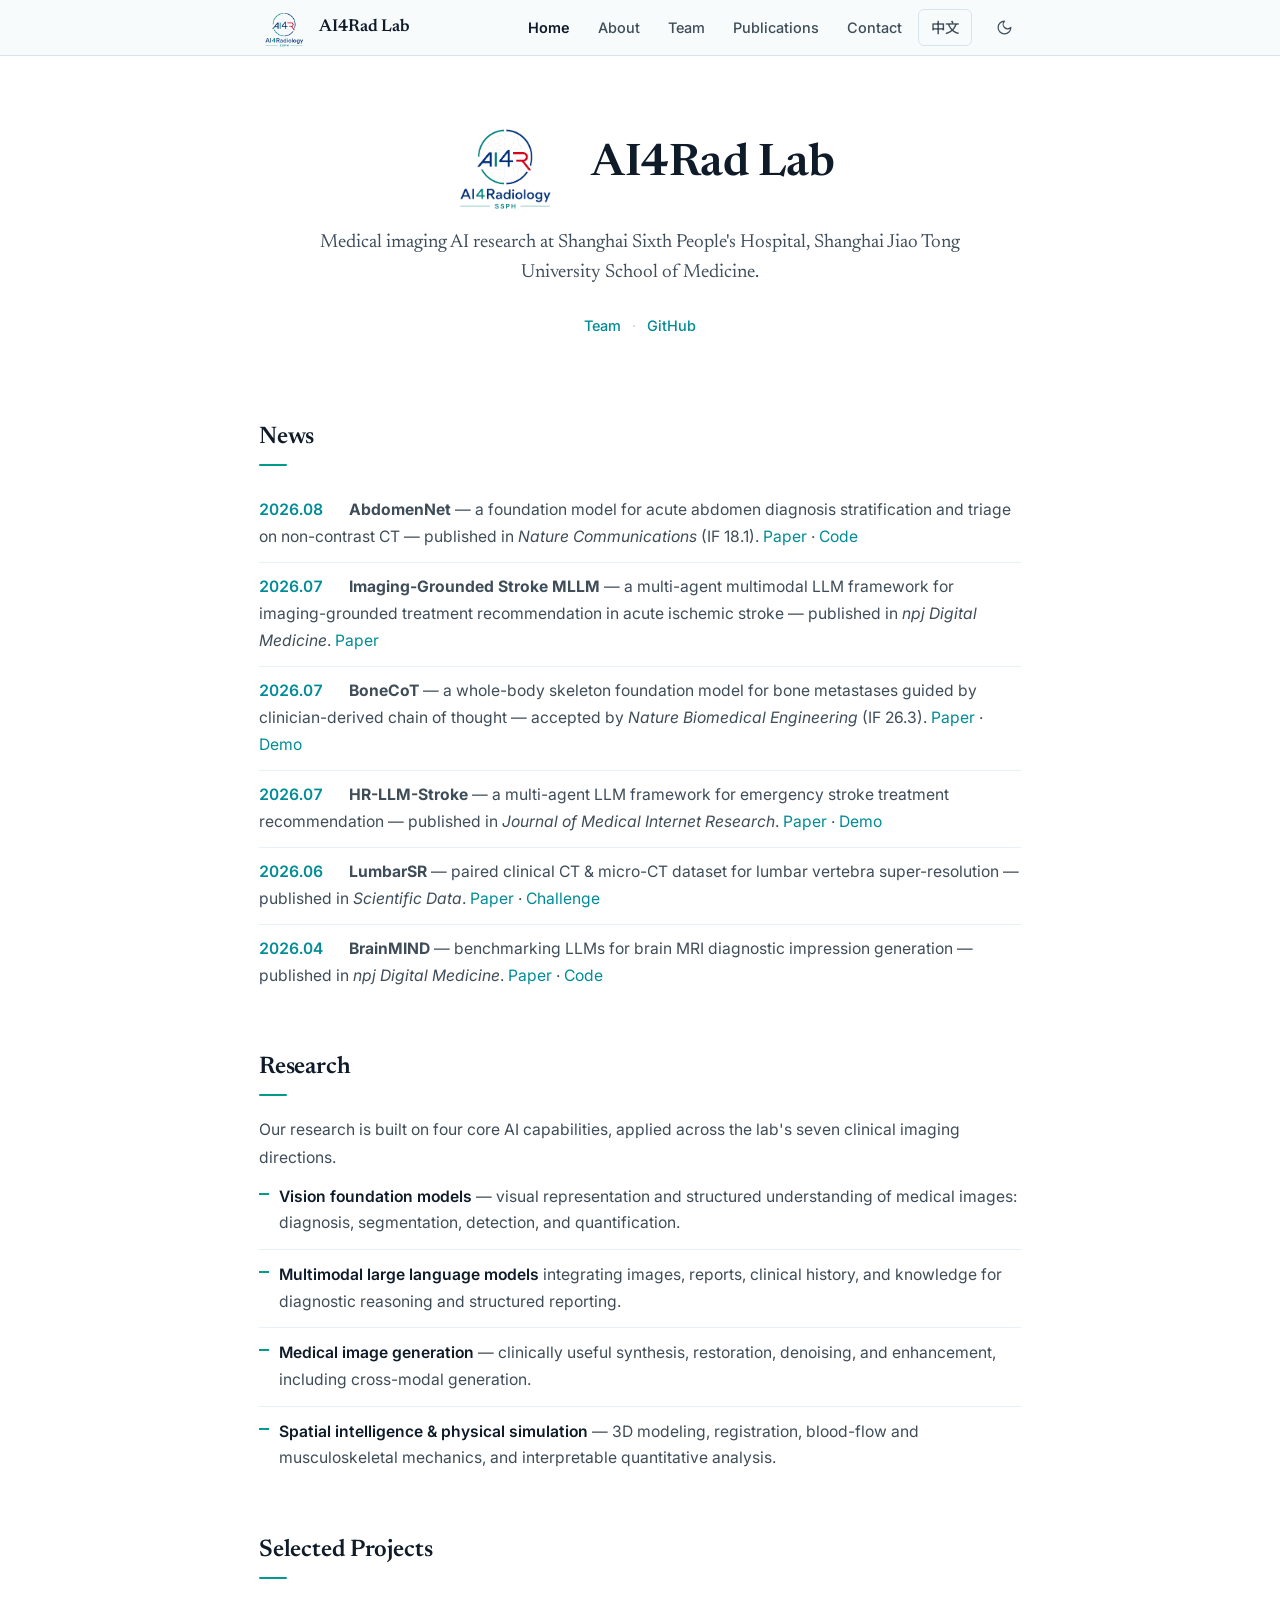
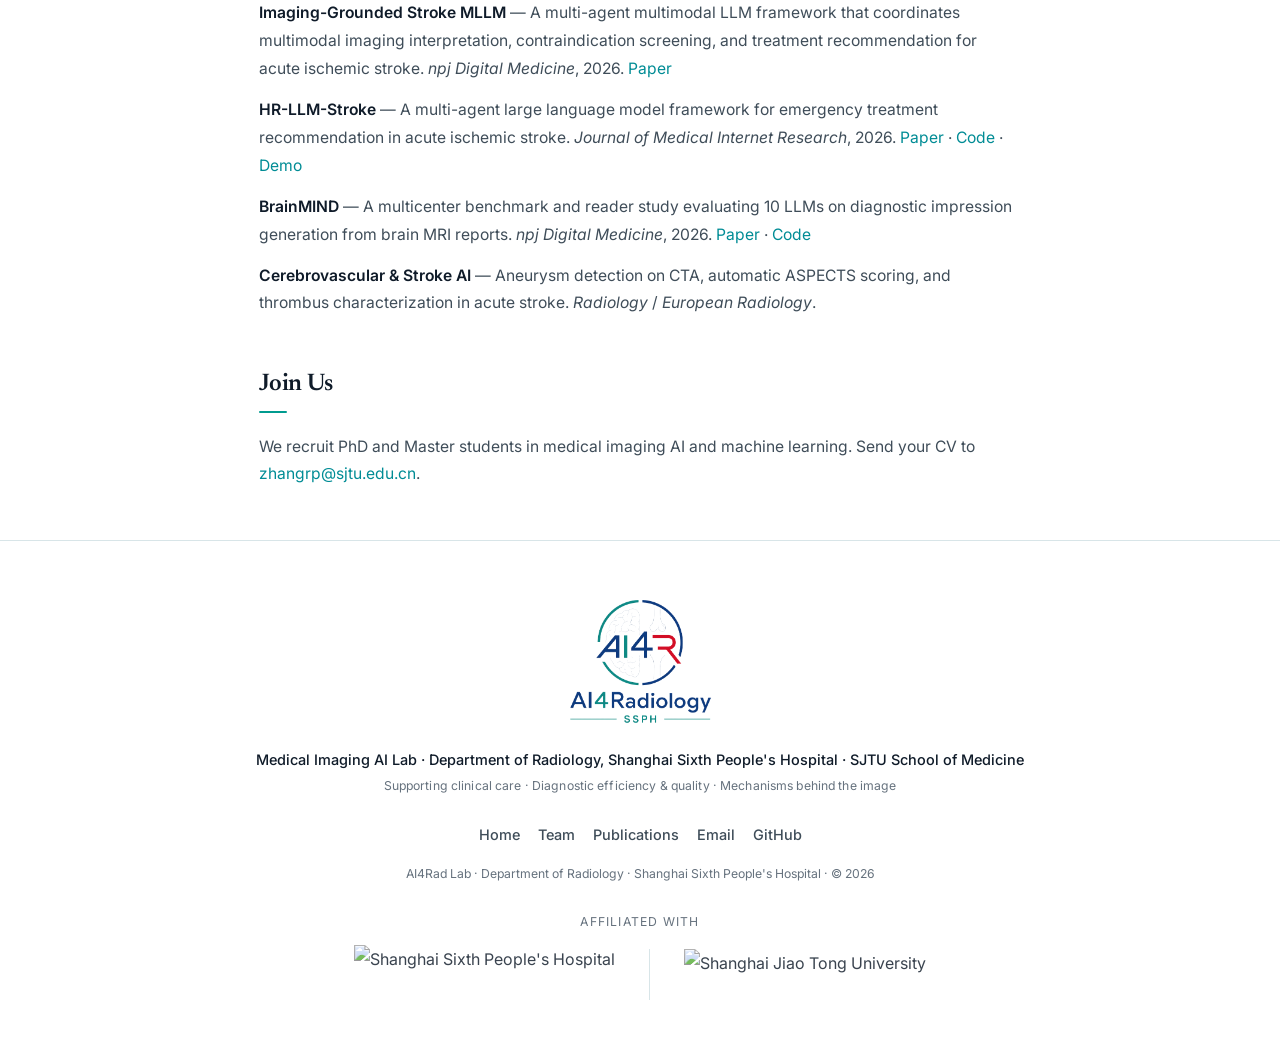
==== index.html @ 8f120c8c "Fix Nature Communications impact factor and homepage news entry The IF 15.7 figure was the outdated " ====
<!DOCTYPE html>
<html lang="en" data-theme="light">
<head>
  <meta charset="UTF-8">
  <meta name="viewport" content="width=device-width, initial-scale=1">
  <meta name="description" content="AI4Rad Lab — Medical Imaging AI research at Shanghai Sixth People's Hospital, Shanghai Jiao Tong University School of Medicine.">
  <title>AI4Rad Lab · Medical Imaging AI</title>
  <link rel="preconnect" href="https://fonts.googleapis.com">
  <link rel="preconnect" href="https://fonts.gstatic.com" crossorigin>
  <link href="https://fonts.googleapis.com/css2?family=Newsreader:opsz,wght@6..72,400;6..72,500;6..72,600&family=Inter:wght@400;500;600&family=Noto+Sans+SC:wght@400;500;600&family=Noto+Serif+SC:wght@500;600;700&display=swap" rel="stylesheet">
  <link rel="icon" href="images/brand/team-logo.png">
  <link rel="stylesheet" href="css/style.css">
</head>
<body>
  <nav class="nav">
    <div class="nav__inner">
      <a href="./" class="nav__brand">
        <img src="images/brand/team-logo.png" alt="AI4Rad" class="nav__brand-logo">
        <span class="nav__brand-text">AI4Rad Lab</span>
      </a>
      <div class="nav__links">
        <a href="./" class="nav__link active">Home</a>
        <a href="./about.html" class="nav__link">About</a>
        <a href="./team.html" class="nav__link">Team</a>
        <a href="./publications.html" class="nav__link">Publications</a>
        <a href="./contact.html" class="nav__link">Contact</a>
        <a href="./index_ch.html" class="nav__link--lang">中文</a>
      </div>
      <button class="nav__theme-btn" id="themeToggle" aria-label="Toggle dark mode" title="Toggle dark mode"></button>
    </div>
  </nav>

  <main class="wrapper">
    <section class="hero reveal">
      <div class="hero__brandrow">
        <img class="hero__emblem" src="images/brand/team-logo.png" alt="AI4Rad">
        <h1 class="hero__title">AI4Rad Lab</h1>
      </div>
      <p class="hero__subtitle">Medical imaging AI research at Shanghai Sixth People's Hospital, Shanghai Jiao Tong University School of Medicine.</p>
      <p class="hero__links">
        <a href="./team.html">Team</a>
        <span class="hero__sep">·</span>
        <a href="https://github.com/AI4Rad-SSPH" target="_blank" rel="noopener">GitHub</a>
      </p>
    </section>

    <section class="reveal">
      <h2 class="section-title">News</h2>
      <ul class="news-list-plain">
        <li><span class="news-date">2026.08</span> <strong>AbdomenNet</strong> — a foundation model for acute abdomen diagnosis stratification and triage on non-contrast CT — published in <em>Nature Communications</em> (IF 18.1). <a href="https://doi.org/10.1038/s41467-026-76634-w" target="_blank" rel="noopener">Paper</a> · <a href="https://github.com/FrankZhangRp/Acute_abdomen" target="_blank" rel="noopener">Code</a></li>
        <li><span class="news-date">2026.07</span> <strong>Imaging-Grounded Stroke MLLM</strong> — a multi-agent multimodal LLM framework for imaging-grounded treatment recommendation in acute ischemic stroke — published in <em>npj Digital Medicine</em>. <a href="https://www.nature.com/articles/s41746-026-03066-7" target="_blank" rel="noopener">Paper</a></li>
        <li><span class="news-date">2026.07</span> <strong>BoneCoT</strong> — a whole-body skeleton foundation model for bone metastases guided by clinician-derived chain of thought — accepted by <em>Nature Biomedical Engineering</em> (IF 26.3). <a href="https://doi.org/10.1038/s41551-026-01736-1" target="_blank" rel="noopener">Paper</a> · <a href="https://frankzhangrp.github.io/BoneCoT/" target="_blank" rel="noopener">Demo</a></li>
        <li><span class="news-date">2026.07</span> <strong>HR-LLM-Stroke</strong> — a multi-agent LLM framework for emergency stroke treatment recommendation — published in <em>Journal of Medical Internet Research</em>. <a href="https://www.jmir.org/2026/1/e96304" target="_blank" rel="noopener">Paper</a> · <a href="https://frankzhangrp.github.io/HR-LLM-Stroke/" target="_blank" rel="noopener">Demo</a></li>
        <li><span class="news-date">2026.06</span> <strong>LumbarSR</strong> — paired clinical CT &amp; micro-CT dataset for lumbar vertebra super-resolution — published in <em>Scientific Data</em>. <a href="https://www.nature.com/articles/s41597-026-07748-5" target="_blank" rel="noopener">Paper</a> · <a href="https://github.com/FrankZhangRp/LumbarSR-Challenge" target="_blank" rel="noopener">Challenge</a></li>
        <li><span class="news-date">2026.04</span> <strong>BrainMIND</strong> — benchmarking LLMs for brain MRI diagnostic impression generation — published in <em>npj Digital Medicine</em>. <a href="https://www.nature.com/articles/s41746-026-02380-4" target="_blank" rel="noopener">Paper</a> · <a href="https://github.com/FrankZhangRp/BrainMIND" target="_blank" rel="noopener">Code</a></li>
      </ul>
    </section>

    <section class="reveal">
      <h2 class="section-title">Research</h2>
      <p class="text-body">Our research is built on four core AI capabilities, applied across the lab's seven clinical imaging directions.</p>
      <ul class="text-list">
        <li><strong>Vision foundation models</strong> — visual representation and structured understanding of medical images: diagnosis, segmentation, detection, and quantification.</li>
        <li><strong>Multimodal large language models</strong> integrating images, reports, clinical history, and knowledge for diagnostic reasoning and structured reporting.</li>
        <li><strong>Medical image generation</strong> — clinically useful synthesis, restoration, denoising, and enhancement, including cross-modal generation.</li>
        <li><strong>Spatial intelligence &amp; physical simulation</strong> — 3D modeling, registration, blood-flow and musculoskeletal mechanics, and interpretable quantitative analysis.</li>
      </ul>
    </section>

    <section class="reveal">
      <h2 class="section-title">Selected Projects</h2>
      <div class="text-list">
        <p><strong>Imaging-Grounded Stroke MLLM</strong> — A multi-agent multimodal LLM framework that coordinates multimodal imaging interpretation, contraindication screening, and treatment recommendation for acute ischemic stroke. <em>npj Digital Medicine</em>, 2026. <a href="https://www.nature.com/articles/s41746-026-03066-7" target="_blank" rel="noopener">Paper</a></p>
        <p><strong>HR-LLM-Stroke</strong> — A multi-agent large language model framework for emergency treatment recommendation in acute ischemic stroke. <em>Journal of Medical Internet Research</em>, 2026. <a href="https://www.jmir.org/2026/1/e96304" target="_blank" rel="noopener">Paper</a> · <a href="https://github.com/FrankZhangRp/HR-LLM-Stroke" target="_blank" rel="noopener">Code</a> · <a href="https://frankzhangrp.github.io/HR-LLM-Stroke/" target="_blank" rel="noopener">Demo</a></p>
        <p><strong>BrainMIND</strong> — A multicenter benchmark and reader study evaluating 10 LLMs on diagnostic impression generation from brain MRI reports. <em>npj Digital Medicine</em>, 2026. <a href="https://www.nature.com/articles/s41746-026-02380-4" target="_blank" rel="noopener">Paper</a> · <a href="https://github.com/FrankZhangRp/BrainMIND" target="_blank" rel="noopener">Code</a></p>
        <p><strong>Cerebrovascular &amp; Stroke AI</strong> — Aneurysm detection on CTA, automatic ASPECTS scoring, and thrombus characterization in acute stroke. <em>Radiology</em> / <em>European Radiology</em>.</p>
      </div>
    </section>

    <section class="reveal">
      <h2 class="section-title">Join Us</h2>
      <p class="text-body">We recruit PhD and Master students in medical imaging AI and machine learning. Send your CV to <a href="mailto:zhangrp@sjtu.edu.cn">zhangrp@sjtu.edu.cn</a>.</p>
    </section>
  </main>

  <footer class="footer">
    <div class="footer__brand">
      <img src="images/brand/team-logo.png" alt="AI4Rad Lab" class="footer__brandlogo">
      <p class="footer__brand-cap"><span class="footer__brand-intro">Medical Imaging AI Lab · Department of Radiology, Shanghai Sixth People's Hospital · SJTU School of Medicine</span><span class="footer__brand-vision">Supporting clinical care · Diagnostic efficiency &amp; quality · Mechanisms behind the image</span></p>
    </div>
    <div class="footer__links">
      <a href="./">Home</a>
      <a href="./team.html">Team</a>
      <a href="https://scholar.google.com/citations?user=zj4WqewAAAAJ" target="_blank" rel="noopener">Publications</a>
      <a href="mailto:zhangrp@sjtu.edu.cn">Email</a>
      <a href="https://github.com/AI4Rad-SSPH" target="_blank" rel="noopener">GitHub</a>
    </div>
    <p class="footer__meta">AI4Rad Lab · Department of Radiology · Shanghai Sixth People's Hospital · &copy; 2026</p>
    <div class="footer__affil">
      <span class="footer__affil-cap">Affiliated with</span>
      <div class="footer__affil-logos">
        <img src="images/brand/ssph-med-logo.svg" alt="Shanghai Sixth People's Hospital" class="a-ssph">
        <span class="footer__affil-sep" aria-hidden="true"></span>
        <img src="images/brand/sjtu-logo-en.svg" alt="Shanghai Jiao Tong University" class="a-sjtu">
      </div>
    </div>
  </footer>

  <script src="js/main.js"></script>
</body>
</html>
---- css/style.css ----
:root {
  /* AI4Rad restrained identity — reduced palette */
  --ai4rad-teal: #009b8f; --ai4rad-teal-dark: #008c95; --ai4rad-teal-soft: #e3f3f1;
  --ai4rad-blue: #00529b; --ai4rad-blue-dark: #003f88;
  --ai4rad-red: #c9102e; --ai4rad-ink: #0f1b29; --ai4rad-paper: #ffffff;
  --text-primary: var(--ai4rad-ink);
  --text-secondary: #3f4d59;
  --text-muted: #66727e;
  --bg-page: var(--ai4rad-paper);
  --bg-card: #ffffff;
  --border: #d8e5e8;
  --border-light: #e8f2f4;
  --radius-sm: 6px; --radius-md: 10px; --radius-lg: 14px;
  --shadow-sm: 0 1px 2px rgba(17,32,51,0.04);
  --shadow-md: 0 4px 10px rgba(17,32,51,0.05);
  --nav-height: 56px;
  --content-max: 720px;
  /* Typography: serif display (Newsreader) for headings — editorial, academic feel;
     neutral sans (Inter) for body; Noto Sans/Serif SC paired for consistent CJK. */
  --font-body: 'Inter', 'Noto Sans SC', 'PingFang SC', 'Hiragino Sans GB', 'Microsoft YaHei', sans-serif;
  --font-display: 'Newsreader', 'Noto Serif SC', 'Songti SC', serif;
  --font-serif: 'Newsreader', 'Noto Serif SC', 'Songti SC', serif;
  --nav-bg: rgba(247,251,252,0.96);

  /* ── Fluid type scale ─────────────────────────────────────────────
     One source of truth for every text size. Each token fluidly scales
     from a phone-portrait floor to a 4K ceiling via clamp(min, vw, max),
     so phone → 1080p → 2K → 4K share ONE logic with no per-selector or
     per-page breakpoint overrides. Anchors: floor ≈ 375px, ceiling ≈ 2560px.
        token        phone → desktop → 2K → 4K (approx px)
        --fs-hero     29 → 51 → 56 → 67     hero / page titles
        --fs-h1       30 → 39 → 45 → 50     profile name
        --fs-h2       18 → 24 → 30 → 37     section titles
        --fs-h3       16 → 18 → 20 → 25     card / group titles
        --fs-lead     15 → 18 → 22 → 27     hero subtitle / lead text
        --fs-body     16 → 16 → 19 → 22     base reading size
        --fs-copy     14 → 16 → 18 → 21     body copy in lists
        --fs-meta     13 → 14 → 16 → 18     meta / caption lines
        --fs-micro    12 → 12 → 14 → 15     tiny labels / chips         */
  --fs-hero:  clamp(1.8rem, 1.40rem + 1.75vw, 4.2rem);
  --fs-h1:    clamp(1.9rem, 1.55rem + 1.45vw, 3.1rem);
  --fs-h2:    clamp(1.15rem, 0.70rem + 1.00vw, 2.3rem);
  --fs-h3:    clamp(1rem, 0.78rem + 0.42vw, 1.55rem);
  --fs-lead:  clamp(0.95rem, 0.66rem + 0.66vw, 1.66rem);
  --fs-body:  clamp(1rem, 0.62rem + 0.47vw, 1.375rem);
  --fs-copy:  clamp(0.9rem, 0.66rem + 0.40vw, 1.3rem);
  --fs-meta:  clamp(0.84rem, 0.72rem + 0.23vw, 1.1rem);
  --fs-micro: clamp(0.72rem, 0.62rem + 0.18vw, 0.95rem);

  /* Fluid spacing — vertical rhythm + gutters scale with the viewport too. */
  --space-section: clamp(40px, 1.6rem + 2.0vw, 96px);
  --gutter: clamp(20px, 1rem + 1vw, 40px);
}

[data-theme="dark"] {
  --text-primary: #e8f4f2;
  --text-secondary: #9aaba6;
  --text-muted: #6e807b;
  --bg-page: #0b1418;
  --bg-card: #141f23;
  --border: #233439;
  --border-light: #1a272b;
  --shadow-sm: 0 1px 2px rgba(0,0,0,0.3);
  --shadow-md: 0 4px 10px rgba(0,0,0,0.3);
  --nav-bg: rgba(11,20,24,0.96);
}

*, *::before, *::after { box-sizing: border-box; margin: 0; padding: 0; }
html { scroll-behavior: smooth; scroll-padding-top: calc(var(--nav-height) + 24px); }
body {
  font-family: var(--font-body); font-size: var(--fs-body); line-height: 1.78; color: var(--text-primary);
  background: var(--bg-page); -webkit-font-smoothing: antialiased; text-rendering: optimizeLegibility;
  padding-top: var(--nav-height);
}

a { color: var(--ai4rad-teal-dark); text-decoration: none; transition: color 0.2s; }
[data-theme="dark"] a { color: #4ad4c8; }
a:hover { color: var(--ai4rad-blue); }
[data-theme="dark"] a:hover { color: #6ee4da; }

::selection { background: rgba(0,142,155,0.16); }

/* Navigation — minimal */
.nav {
  position: fixed; top: 0; left: 0; right: 0; height: var(--nav-height);
  background: var(--nav-bg); border-bottom: 1px solid var(--border);
  z-index: 1000; display: flex; align-items: center; justify-content: center;
}
.nav__inner { display: flex; align-items: center; gap: 12px; max-width: var(--content-max); width: 100%; padding: 0 var(--gutter); }
.nav__brand { margin-right: auto; display: flex; align-items: center; gap: 10px; }
/* team-logo.png is a pure icon (no wordmark), so keep it compact and show the
   lab name as a text label next to it. */
.nav__brand-logo { height: 30px; width: auto; flex-shrink: 0; }
.nav__brand-text { font-family: var(--font-display); font-size: clamp(0.95rem, 0.88rem + 0.25vw, 1.35rem); font-weight: 600; color: var(--text-primary); letter-spacing: -0.01em; white-space: nowrap; }
.nav__links { display: flex; align-items: center; gap: 4px; }
.nav__link { padding: 5px 12px; font-size: var(--fs-meta); font-weight: 500; color: var(--text-secondary); border-radius: var(--radius-sm); transition: color 0.2s; white-space: nowrap; }
.nav__link:hover { color: var(--text-primary); background: transparent; }
.nav__link.active { color: var(--text-primary); font-weight: 600; }
.nav__link--lang { padding: 5px 12px; font-size: var(--fs-meta); font-weight: 500; color: var(--text-secondary); border-radius: var(--radius-sm); border: 1px solid var(--border); transition: all 0.2s; white-space: nowrap; }
.nav__link--lang:hover { color: var(--text-primary); border-color: var(--text-secondary); background: transparent; }
.nav__theme-btn { background: none; border: none; cursor: pointer; font-size: 1.1rem; padding: 4px 8px; border-radius: var(--radius-sm); transition: background 0.2s; line-height: 1; margin-left: 4px; color: var(--text-secondary); }
.nav__theme-btn:hover { background: var(--border-light); }

.wrapper { max-width: var(--content-max); margin: 0 auto; padding: 0 var(--gutter); }

/* Unified vertical rhythm: every section after the hero shares one scalable gap. */
.wrapper > section + section { margin-top: var(--space-section); }

/* Hero — minimal */
.hero { padding: clamp(40px, 5vw, 104px) 0 clamp(20px, 2.5vw, 52px); text-align: center; }
.hero__brandrow { display: flex; align-items: center; justify-content: center; gap: clamp(16px, 2.5vw, 26px); margin-bottom: 18px; }
.hero__emblem { height: clamp(64px, 7vw, 160px); width: auto; flex-shrink: 0; }
.hero__title { font-family: var(--font-display); font-size: var(--fs-hero); font-weight: 600; line-height: 1.1; letter-spacing: -0.01em; color: var(--text-primary); text-align: left; }
.hero__subtitle { font-family: var(--font-serif); font-size: var(--fs-lead); color: var(--text-secondary); max-width: 36em; margin: 0 auto; line-height: 1.62; font-weight: 400; }
.hero__links { margin-top: 24px; font-size: var(--fs-meta); color: var(--text-muted); display: flex; flex-wrap: wrap; justify-content: center; gap: 11px; }
.hero__links a { font-weight: 500; }
.hero__sep { color: #c2cfd3; }

/* Section titles — minimal */
.section-title { font-family: var(--font-display); font-size: var(--fs-h2); font-weight: 600; color: var(--text-primary); margin-bottom: 20px; letter-spacing: -0.005em; line-height: 1.25; }
.section-title::after { content: ''; display: block; width: 28px; height: 2px; background: var(--ai4rad-teal); border-radius: 2px; margin-top: 12px; }

.text-body { color: var(--text-secondary); font-size: var(--fs-copy); line-height: 1.78; }

/* Text lists */
.text-list { list-style: none; padding: 0; margin: 0; }
.text-list li { position: relative; padding: 12px 0 12px 20px; color: var(--text-secondary); font-size: var(--fs-copy); line-height: 1.7; border-bottom: 1px solid var(--border-light); }
.text-list li:last-child { border-bottom: none; }
.text-list li::before { content: ''; position: absolute; left: 0; top: 21px; width: 10px; height: 2px; background: var(--ai4rad-teal); }
.text-list p { color: var(--text-secondary); font-size: var(--fs-copy); line-height: 1.78; margin: 0 0 13px; }
.text-list p:last-child { margin-bottom: 0; }
.text-list strong, .text-list p strong { color: var(--text-primary); font-weight: 600; }

.news-list-plain { list-style: none; padding: 0; margin: 0; }
.news-list-plain li { padding: 11px 0; color: var(--text-secondary); font-size: var(--fs-copy); line-height: 1.72; border-bottom: 1px solid var(--border-light); }
.news-list-plain li:last-child { border-bottom: none; }
.news-date { display: inline-block; min-width: 72px; font-weight: 600; color: var(--ai4rad-teal-dark); margin-right: 14px; font-feature-settings: 'tnum'; }

/* Footer — minimal */
.footer { margin-top: var(--space-section); padding: clamp(44px, 3vw, 68px) 0 clamp(52px, 3.4vw, 68px); border-top: 1px solid var(--border); text-align: center; background: var(--bg-page); }
.footer__brand { margin-bottom: 26px; }
.footer__brandlogo { height: clamp(96px, 11vw, 280px); width: auto; max-width: 100%; opacity: 0.95; }
.footer__brand-cap { margin-top: 14px; line-height: 1.6; color: var(--text-secondary); }
.footer__brand-cap strong { color: var(--text-primary); font-weight: 600; }
/* Two-line lockup: institution intro on top, smaller keyword vision below. */
.footer__brand-intro { display: block; font-size: var(--fs-meta); font-weight: 500; color: var(--text-primary); }
.footer__brand-vision { display: block; margin-top: 5px; font-size: var(--fs-micro); color: var(--text-muted); letter-spacing: 0.01em; }
.footer__links { display: flex; justify-content: center; gap: 18px; margin-bottom: 16px; flex-wrap: wrap; }
.footer__links a { font-size: var(--fs-meta); color: var(--text-secondary); font-weight: 500; }
.footer__links a:hover { color: var(--text-primary); }
.footer__meta { font-size: var(--fs-micro); color: var(--text-muted); margin-bottom: 26px; }
/* Affiliations: row layout, logos scaled by their native aspect ratio so the
   wide SSPH wordmark and the SJTU lockup sit on a shared baseline. */
.footer__affil { display: flex; flex-direction: column; align-items: center; gap: 12px; }
.footer__affil-cap { font-size: var(--fs-micro); text-transform: uppercase; letter-spacing: 0.1em; color: var(--text-muted); }
.footer__affil-logos { display: flex; align-items: center; justify-content: center; flex-wrap: wrap; gap: clamp(20px, 3vw, 34px); }
.footer__affil img { width: auto; opacity: 0.82; display: block; }
/* SSPH wordmark is very wide (~4:1) — cap by height so it reads; SJTU lockup
   is wider than tall — keep it a touch shorter to balance the SSPH wordmark. */
.footer__affil .a-ssph { height: clamp(46px, 4.6vw, 88px); }
.footer__affil .a-sjtu { height: clamp(40px, 4.0vw, 74px); }
.footer__affil-sep { width: 1px; height: clamp(46px, 4vw, 76px); background: var(--border); flex-shrink: 0; }
[data-theme="dark"] .footer__brandlogo { filter: brightness(1.1); }
[data-theme="dark"] .footer__affil img { opacity: 0.75; }

/* Reveal on scroll */
.reveal { opacity: 0; transform: translateY(14px); transition: opacity 0.5s ease, transform 0.5s ease; }
.reveal.visible { opacity: 1; transform: translateY(0); }

/* =============== Team roster (rendered by js/main.js renderTeam) =============== */

.section-label { display: flex; align-items: center; gap: 14px; margin-bottom: 22px; }
.section-label__text { font-family: var(--font-display); font-size: var(--fs-h2); font-weight: 600; color: var(--text-primary); white-space: nowrap; letter-spacing: -0.01em; }
.section-label__line { flex: 1; height: 1px; background: var(--border); }

.leader-card { display: flex; align-items: center; gap: 26px; padding: 22px 0; border-bottom: 1px solid var(--border-light); }
.leader-card:last-of-type { border-bottom: none; }
.leader-card__avatar { width: clamp(96px, 8vw, 132px); aspect-ratio: 1; border-radius: 50%; overflow: hidden; background: var(--border-light); flex-shrink: 0; }
.leader-card__avatar img { width: 100%; height: 100%; object-fit: cover; }
.leader-card__name { font-family: var(--font-display); font-size: var(--fs-h1); font-weight: 600; color: var(--text-primary); line-height: 1.2; }
.leader-card__name-en { font-weight: 400; font-size: var(--fs-lead); color: var(--text-secondary); margin-left: 8px; font-family: var(--font-body); }
.leader-card__tags { display: none; }
.leader-card__meta { font-size: var(--fs-copy); color: var(--text-secondary); line-height: 1.65; margin-top: 6px; }

.pi-card { display: flex; align-items: center; gap: 20px; padding: 18px 0; border-bottom: 1px solid var(--border-light); }
.pi-card:last-of-type { border-bottom: none; }
.pi-card__avatar { width: clamp(76px, 6.4vw, 108px); aspect-ratio: 1; border-radius: 50%; overflow: hidden; background: var(--border-light); flex-shrink: 0; }
.pi-card__avatar img { width: 100%; height: 100%; object-fit: cover; transition: opacity 0.2s; }
.pi-card__avatar a:hover img { opacity: 0.85; }
.pi-card__name { font-family: var(--font-display); font-size: var(--fs-h2); font-weight: 600; color: var(--text-primary); }
.pi-card__name-en, .pi-card__name-cn { font-weight: 400; font-size: var(--fs-copy); color: var(--text-secondary); margin-left: 8px; font-family: var(--font-body); }
.pi-card__meta { font-size: var(--fs-meta); color: var(--text-muted); margin-top: 4px; line-height: 1.6; }

.member-card { display: flex; align-items: center; gap: 14px; padding: 13px 0; border-bottom: 1px solid var(--border-light); background: transparent; border-radius: 0; }
.member-card:last-of-type { border-bottom: none; }
.member-card:hover { border-color: var(--border-light); box-shadow: none; }
.member-card__avatar { width: clamp(52px, 4.4vw, 76px); aspect-ratio: 1; border-radius: 50%; overflow: hidden; background: var(--border-light); flex-shrink: 0; }
.member-card__avatar img { width: 100%; height: 100%; object-fit: cover; }
.member-card__avatar a:hover img { opacity: 0.85; }
.member-card__info { flex: 1; min-width: 0; }
.member-card__name { font-weight: 600; font-size: var(--fs-h3); color: var(--text-primary); }
.member-card__name-en, .member-card__name-cn { font-weight: 400; font-size: var(--fs-meta); color: var(--text-secondary); }
.member-card__meta { font-size: var(--fs-meta); color: var(--text-muted); margin-top: 3px; line-height: 1.55; }

.member-grid { display: grid; grid-template-columns: repeat(auto-fill, minmax(300px, 1fr)); gap: 12px; }

.student-category { margin-top: var(--space-section); }
.student-category__sub { margin-bottom: 22px; }
.student-category__sub-label { font-size: var(--fs-meta); font-weight: 600; color: var(--text-muted); text-transform: uppercase; letter-spacing: 0.06em; margin-bottom: 12px; padding-left: 4px; }

.alumni-section .member-card { background: var(--bg-card); }
.alumni-section .member-card__avatar { opacity: 0.9; }

/* The member profile page (members/index.html) owns its own .mp-* styles inline,
   co-located with the only template that renders them. */

/* ============ Publication cards (shared by publications page + member page) ============ */
.pub-list { list-style: none; padding: 0; margin: 0; }
.pub-list--cards { display: grid; grid-template-columns: repeat(auto-fill, minmax(320px, 1fr)); gap: 18px; }
.pub-card { display: flex; flex-direction: column; gap: 10px; padding: 18px; background: var(--bg-card); border: 1px solid var(--border-light); border-radius: var(--radius-lg); transition: box-shadow 0.2s, border-color 0.2s; }
.pub-card:hover { box-shadow: var(--shadow-md); border-color: var(--border); }
.pub-card__media { width: 100%; aspect-ratio: 16/9; border-radius: var(--radius-md); overflow: hidden; background: var(--ai4rad-teal-soft); }
.pub-card__media img { width: 100%; height: 100%; object-fit: cover; display: block; }
.pub-card__body { display: flex; flex-direction: column; gap: 5px; flex: 1; }
.pub-title { font-size: var(--fs-copy); font-weight: 600; line-height: 1.45; color: var(--text-primary); }
.pub-title a { color: inherit; }
.pub-title a:hover { color: var(--ai4rad-teal-dark); }
.pub-authors { font-size: var(--fs-meta); color: var(--text-secondary); line-height: 1.55; }
.pub-author { color: inherit; border-bottom: 1px dotted var(--text-muted); text-decoration: none; }
.pub-author:hover { color: var(--ai4rad-teal-dark); border-bottom-color: var(--ai4rad-teal); }
.pub-author--me { font-weight: 700; color: var(--ai4rad-teal-dark); border-bottom: none; }
.pub-venue { font-size: var(--fs-meta); font-style: italic; color: var(--text-muted); }
.pub-featured { background: var(--ai4rad-teal-soft); padding: 1px 7px; border-radius: var(--radius-sm); font-weight: 600; font-size: 0.65rem; margin-right: 6px; color: var(--ai4rad-teal-dark); vertical-align: 1px; }
[data-theme="dark"] .pub-featured { background: #142327; color: #4ad4c8; }
.pub-tags { display: flex; flex-wrap: wrap; gap: 6px; margin-top: 8px; }
.pub-tag { display: inline-flex; align-items: center; min-height: 22px; padding: 2px 9px; border-radius: var(--radius-sm); border: 1px solid var(--border-light); color: var(--text-secondary); font-size: var(--fs-micro); font-weight: 700; line-height: 1.3; letter-spacing: 0.01em; }
.pub-tag--jcr { color: #b4470b; background: #fff1e1; border-color: transparent; }       /* Q1/Q2 — amber */
.pub-tag--if { color: #0f766e; background: #d3f3ee; border-color: transparent; }         /* IF — teal */
.pub-tag--cas { color: #0f766e; background: #d3f3ee; border-color: transparent; }
.pub-tag--ccf { color: var(--ai4rad-blue-dark); background: #e7f0fb; border-color: transparent; }
.pub-tag--award { color: var(--ai4rad-red); background: #fff0f3; border-color: transparent; }
.pub-tag--type { color: #6b5b95; background: #efebf7; border-color: transparent; }        /* Dataset/Review — purple */
[data-theme="dark"] .pub-tag { border-color: var(--border); }
[data-theme="dark"] .pub-tag--jcr { color: #ffb27a; background: #3a2410; }
[data-theme="dark"] .pub-tag--if, [data-theme="dark"] .pub-tag--cas { color: #4ad4c8; background: #102321; }
[data-theme="dark"] .pub-tag--ccf { color: #7db8ff; background: #102033; }
[data-theme="dark"] .pub-tag--award { color: #ff8fa3; background: #2b1118; }
[data-theme="dark"] .pub-tag--type { color: #c4b6e8; background: #221a33; }
.pub-links { display: flex; flex-wrap: wrap; gap: 8px 14px; margin-top: 8px; padding-top: 8px; border-top: 1px solid var(--border-light); }
.pub-link { font-size: var(--fs-meta); font-weight: 700; color: var(--ai4rad-teal-dark); padding: 2px 0; text-transform: uppercase; letter-spacing: 0.04em; }
.pub-link::before { content: ''; display: inline-block; width: 0.5em; }
.pub-link:hover { color: var(--text-primary); text-decoration: underline; }
.pub-abstract { font-size: var(--fs-meta); color: var(--text-secondary); line-height: 1.6; margin-top: 8px; padding-top: 8px; border-top: 1px solid var(--border-light); }
.pub-empty { text-align: center; color: var(--text-muted); padding: 60px 0; list-style: none; }

/* ============ Filters ============ */
.filters { display: flex; flex-direction: column; gap: 10px; margin: 8px 0 18px; }
.filter-row { display: flex; flex-wrap: wrap; align-items: center; gap: 6px; }
.filter-label { font-size: var(--fs-micro); font-weight: 600; color: var(--text-muted); text-transform: uppercase; letter-spacing: 0.06em; width: 56px; flex-shrink: 0; }
.chip { font-family: var(--font-body); font-size: var(--fs-meta); font-weight: 500; color: var(--text-secondary); background: var(--bg-card); border: 1px solid var(--border); padding: 4px 12px; border-radius: 999px; cursor: pointer; transition: all 0.15s; }
.chip:hover { border-color: var(--ai4rad-teal); color: var(--text-primary); }
.chip--active { background: var(--ai4rad-teal-dark); border-color: var(--ai4rad-teal-dark); color: #fff; }
[data-theme="dark"] .chip--active { background: #009b8f; border-color: #009b8f; }
.filter-search { flex: 1; min-width: 180px; font-family: var(--font-body); font-size: var(--fs-meta); padding: 7px 14px; border: 1px solid var(--border); border-radius: 999px; color: var(--text-primary); background: var(--bg-card); }
.filter-search:focus { outline: none; border-color: var(--ai4rad-teal); }
.filter-count { font-size: var(--fs-meta); color: var(--text-muted); margin: 0 0 14px; }

/* Avatar placeholder */
.avatar-ph { display: flex; align-items: center; justify-content: center; width: 100%; height: 100%; background: var(--ai4rad-teal-soft); color: var(--ai4rad-teal-dark); font-family: var(--font-display); font-weight: 600; letter-spacing: 0.01em; }
[data-theme="dark"] .avatar-ph { background: #142327; color: #4ad4c8; }
.member-card__avatar .avatar-ph { font-size: clamp(0.85rem, 0.7rem + 0.3vw, 1.2rem); }
.pi-card__avatar .avatar-ph { font-size: clamp(1.2rem, 0.9rem + 0.6vw, 1.7rem); }
.leader-card__avatar .avatar-ph { font-size: clamp(1.5rem, 1.1rem + 0.8vw, 2.2rem); }

/* Monochrome line-icon system */
.ic { display: inline-block; width: 1.2rem; height: 1.2rem; background-color: currentColor; -webkit-mask: var(--ic) center / contain no-repeat; mask: var(--ic) center / contain no-repeat; flex-shrink: 0; vertical-align: -0.18em; }
.ic--team { --ic: url("data:image/svg+xml,<svg xmlns='http://www.w3.org/2000/svg' viewBox='0 0 24 24' fill='none' stroke='%23000' stroke-width='1.7' stroke-linecap='round' stroke-linejoin='round'><path d='M16 21v-2a4 4 0 0 0-4-4H6a4 4 0 0 0-4 4v2'/><circle cx='9' cy='7' r='4'/><path d='M22 21v-2a4 4 0 0 0-3-3.87'/><path d='M16 3.13a4 4 0 0 1 0 7.75'/></svg>"); }
.ic--flask { --ic: url("data:image/svg+xml,<svg xmlns='http://www.w3.org/2000/svg' viewBox='0 0 24 24' fill='none' stroke='%23000' stroke-width='1.7' stroke-linecap='round' stroke-linejoin='round'><path d='M10 2v7.31'/><path d='M14 9.3V2'/><path d='M8.5 2h7'/><path d='M14 9.3a6.5 6.5 0 1 1-4 0'/><path d='M5.52 16h12.96'/></svg>"); }
.ic--play { --ic: url("data:image/svg+xml,<svg xmlns='http://www.w3.org/2000/svg' viewBox='0 0 24 24' fill='none' stroke='%23000' stroke-width='1.7' stroke-linecap='round' stroke-linejoin='round'><circle cx='12' cy='12' r='10'/><polygon points='10 8 16 12 10 16 10 8'/></svg>"); }
.ic--layers { --ic: url("data:image/svg+xml,<svg xmlns='http://www.w3.org/2000/svg' viewBox='0 0 24 24' fill='none' stroke='%23000' stroke-width='1.7' stroke-linecap='round' stroke-linejoin='round'><path d='M12.83 2.18a2 2 0 0 0-1.66 0L2.6 6.08a1 1 0 0 0 0 1.83l8.57 3.91a2 2 0 0 0 1.66 0l8.58-3.9a1 1 0 0 0 0-1.83Z'/><path d='m22 17.65-9.17 4.16a2 2 0 0 1-1.66 0L2 17.65'/><path d='m22 12.65-9.17 4.16a2 2 0 0 1-1.66 0L2 12.65'/></svg>"); }
.ic--eye { --ic: url("data:image/svg+xml,<svg xmlns='http://www.w3.org/2000/svg' viewBox='0 0 24 24' fill='none' stroke='%23000' stroke-width='1.7' stroke-linecap='round' stroke-linejoin='round'><path d='M2 12s3-7 10-7 10 7 10 7-3 7-10 7-10-7-10-7Z'/><circle cx='12' cy='12' r='3'/></svg>"); }
.ic--chat { --ic: url("data:image/svg+xml,<svg xmlns='http://www.w3.org/2000/svg' viewBox='0 0 24 24' fill='none' stroke='%23000' stroke-width='1.7' stroke-linecap='round' stroke-linejoin='round'><path d='M21 15a2 2 0 0 1-2 2H7l-4 4V5a2 2 0 0 1 2-2h14a2 2 0 0 1 2 2z'/></svg>"); }
.ic--spark { --ic: url("data:image/svg+xml,<svg xmlns='http://www.w3.org/2000/svg' viewBox='0 0 24 24' fill='none' stroke='%23000' stroke-width='1.7' stroke-linecap='round' stroke-linejoin='round'><path d='M9.94 14.5A2 2 0 0 0 8.5 13.06l-5.6-1.44a.5.5 0 0 1 0-.97L8.5 9.2a2 2 0 0 0 1.44-1.44l1.44-5.6a.5.5 0 0 1 .97 0l1.44 5.6A2 2 0 0 0 15.2 9.2l5.6 1.44a.5.5 0 0 1 0 .97l-5.6 1.44a2 2 0 0 0-1.44 1.44l-1.44 5.6a.5.5 0 0 1-.97 0z'/><path d='M20 3v4'/><path d='M22 5h-4'/></svg>"); }
.ic--cube { --ic: url("data:image/svg+xml,<svg xmlns='http://www.w3.org/2000/svg' viewBox='0 0 24 24' fill='none' stroke='%23000' stroke-width='1.7' stroke-linecap='round' stroke-linejoin='round'><path d='M21 8a2 2 0 0 0-1-1.73l-7-4a2 2 0 0 0-2 0l-7 4A2 2 0 0 0 3 8v8a2 2 0 0 0 1 1.73l7 4a2 2 0 0 0 2 0l7-4A2 2 0 0 0 21 16Z'/><path d='m3.3 7 8.7 5 8.7-5'/><path d='M12 22V12'/></svg>"); }
.ic--pulse { --ic: url("data:image/svg+xml,<svg xmlns='http://www.w3.org/2000/svg' viewBox='0 0 24 24' fill='none' stroke='%23000' stroke-width='1.7' stroke-linecap='round' stroke-linejoin='round'><path d='M22 12h-4l-3 9L9 3l-3 9H2'/></svg>"); }
.ic--github { --ic: url("data:image/svg+xml,<svg xmlns='http://www.w3.org/2000/svg' viewBox='0 0 24 24' fill='none' stroke='%23000' stroke-width='1.7' stroke-linecap='round' stroke-linejoin='round'><path d='M9 19c-5 1.5-5-2.5-7-3m14 6v-3.87a3.37 3.37 0 0 0-.94-2.61c3.14-.35 6.44-1.54 6.44-7A5.44 5.44 0 0 0 20 4.77 5.07 5.07 0 0 0 19.91 1S18.73.65 16 2.48a13.38 13.38 0 0 0-7 0C6.27.65 5.09 1 5.09 1A5.07 5.07 0 0 0 5 4.77a5.44 5.44 0 0 0-1.5 3.78c0 5.42 3.3 6.61 6.44 7A3.37 3.37 0 0 0 9 18.13V22'/></svg>"); }
.ic--cap { --ic: url("data:image/svg+xml,<svg xmlns='http://www.w3.org/2000/svg' viewBox='0 0 24 24' fill='none' stroke='%23000' stroke-width='1.7' stroke-linecap='round' stroke-linejoin='round'><path d='M21.42 10.92a1 1 0 0 0-.02-1.84L12.83 5.18a2 2 0 0 0-1.66 0L2.6 9.08a1 1 0 0 0 0 1.83l8.57 3.91a2 2 0 0 0 1.66 0z'/><path d='M22 10v6'/><path d='M6 12.5V16a6 3 0 0 0 12 0v-3.5'/></svg>"); }
.ic--mail { --ic: url("data:image/svg+xml,<svg xmlns='http://www.w3.org/2000/svg' viewBox='0 0 24 24' fill='none' stroke='%23000' stroke-width='1.7' stroke-linecap='round' stroke-linejoin='round'><rect width='20' height='16' x='2' y='4' rx='2'/><path d='m22 7-8.97 5.7a1.94 1.94 0 0 1-2.06 0L2 7'/></svg>"); }
.ic--brain { --ic: url("data:image/svg+xml,<svg xmlns='http://www.w3.org/2000/svg' viewBox='0 0 24 24' fill='none' stroke='%23000' stroke-width='1.7' stroke-linecap='round' stroke-linejoin='round'><path d='M9.5 2A2.5 2.5 0 0 1 12 4.5v15a2.5 2.5 0 0 1-4.96.44 2.5 2.5 0 0 1-2.96-3.08 3 3 0 0 1-.34-5.58 2.5 2.5 0 0 1 1.32-4.24 2.5 2.5 0 0 1 1.98-3A2.5 2.5 0 0 1 9.5 2Z'/><path d='M14.5 2A2.5 2.5 0 0 0 12 4.5v15a2.5 2.5 0 0 0 4.96.44 2.5 2.5 0 0 0 2.96-3.08 3 3 0 0 0 .34-5.58 2.5 2.5 0 0 0-1.32-4.24 2.5 2.5 0 0 0-1.98-3A2.5 2.5 0 0 0 14.5 2Z'/></svg>"); }
.ic--external { --ic: url("data:image/svg+xml,<svg xmlns='http://www.w3.org/2000/svg' viewBox='0 0 24 24' fill='none' stroke='%23000' stroke-width='1.7' stroke-linecap='round' stroke-linejoin='round'><path d='M18 13v6a2 2 0 0 1-2 2H5a2 2 0 0 1-2-2V8a2 2 0 0 1 2-2h6'/><polyline points='15 3 21 3 21 9'/><line x1='10' y1='14' x2='21' y2='3'/></svg>"); }
.ic--calendar { --ic: url("data:image/svg+xml,<svg xmlns='http://www.w3.org/2000/svg' viewBox='0 0 24 24' fill='none' stroke='%23000' stroke-width='1.7' stroke-linecap='round' stroke-linejoin='round'><rect width='18' height='18' x='3' y='4' rx='2'/><line x1='16' x2='16' y1='2' y2='6'/><line x1='8' x2='8' y1='2' y2='6'/><line x1='3' x2='21' y1='10' y2='10'/></svg>"); }
.ic--document { --ic: url("data:image/svg+xml,<svg xmlns='http://www.w3.org/2000/svg' viewBox='0 0 24 24' fill='none' stroke='%23000' stroke-width='1.7' stroke-linecap='round' stroke-linejoin='round'><path d='M14.5 2H6a2 2 0 0 0-2 2v16a2 2 0 0 0 2 2h12a2 2 0 0 0 2-2V7.5L14.5 2z'/><polyline points='14 2 14 8 20 8'/></svg>"); }
.ic--sun { --ic: url("data:image/svg+xml,<svg xmlns='http://www.w3.org/2000/svg' viewBox='0 0 24 24' fill='none' stroke='%23000' stroke-width='1.7' stroke-linecap='round' stroke-linejoin='round'><circle cx='12' cy='12' r='5'/><path d='M12 1v2'/><path d='M12 21v2'/><path d='M4.22 4.22l1.42 1.42'/><path d='M18.36 18.36l1.42 1.42'/><path d='M1 12h2'/><path d='M21 12h2'/><path d='M4.22 19.78l1.42-1.42'/><path d='M18.36 5.64l1.42-1.42'/></svg>"); }
.ic--moon { --ic: url("data:image/svg+xml,<svg xmlns='http://www.w3.org/2000/svg' viewBox='0 0 24 24' fill='none' stroke='%23000' stroke-width='1.7' stroke-linecap='round' stroke-linejoin='round'><path d='M12 3a6 6 0 0 0 9 9 9 9 0 1 1-9-9Z'/></svg>"); }

/* Theme toggle icon */
.nav__theme-icon { display: inline-block; width: 1.1rem; height: 1.1rem; color: var(--text-secondary); }

/* ============== Responsive layout ==============
   Type and most spacing scale fluidly through the clamp() tokens in :root, so
   these breakpoints carry LAYOUT only: the reading measure (--content-max),
   grid column counts, and how the nav / cards reflow on small screens. One
   ladder, no per-selector font sizing — phone → 1080p → 2K → 4K share it.
     ≤768      phone portrait     full-bleed, single column, compact nav
     769–1023  portrait tablet
     1024–1279 laptop             (default 720px measure)
     1280–1919 desktop / 1080p    wider measure
     1920–2559 2K (QHD)           wider measure + taller nav
     ≥2560     4K                 measure capped so lines stay readable    */

@media (max-width: 768px) {
  :root { --nav-height: 52px; --content-max: 100%; }
  /* Compact nav: the circular emblem already carries the wordmark, so drop the
     text label and let all four links + lang + theme fit the bar without
     wrapping (the wrap was overflowing the fixed-height nav onto the page). */
  .nav__brand-text { display: none; }
  .nav__brand-logo { height: 28px; max-width: 150px; }
  .nav__inner { gap: 5px; }
  .nav__link, .nav__link--lang { font-size: 0.7rem; padding: 4px 4px; }
  .nav__link--lang { padding: 4px 6px; }
  /* Links scroll horizontally if they can't all fit; the fade hints there's
     more (e.g. the 中文 toggle) just off the right edge. */
  .nav__links { gap: 2px; overflow-x: auto; -webkit-overflow-scrolling: touch; scrollbar-width: none; -webkit-mask-image: linear-gradient(90deg, #000 90%, transparent 100%); mask-image: linear-gradient(90deg, #000 90%, transparent 100%); }
  .nav__links::-webkit-scrollbar { display: none; }
  .leader-card, .pi-card { flex-direction: column; gap: 12px; text-align: center; }
  .leader-card__avatar, .pi-card__avatar { margin: 0 auto; }
  .member-grid { grid-template-columns: 1fr; }
  /* Keep footer marks modest on phones (the clamp floors are tuned for desktop). */
  .footer__brandlogo { height: 64px; }
  .footer__affil .a-ssph { height: 34px; }
  .footer__affil .a-sjtu { height: 28px; }
  .footer__affil-logos { gap: 20px; }
  .footer__affil-sep { height: 28px; }
}

/* Portrait tablet / small laptop (portrait iPad, Surface, etc.) */
@media (min-width: 769px) and (max-width: 1023px) {
  :root { --content-max: 680px; }
}

/* Desktop / 1080p — widen the reading measure */
@media (min-width: 1280px) {
  :root { --content-max: 820px; }
  .nav__brand-logo { height: 38px; }
}

/* 2K (QHD) — wider measure, taller nav */
@media (min-width: 1920px) {
  :root { --content-max: 940px; --nav-height: 66px; }
  .nav__brand-logo { height: 44px; }
}

/* 4K — cap the measure so line length stays readable */
@media (min-width: 2560px) {
  :root { --content-max: 1080px; }
  .nav__brand-logo { height: 52px; }
}

@media print { body { background: #fff; padding-top: 0; } .nav { display: none; } .reveal { opacity: 1; transform: none; } }
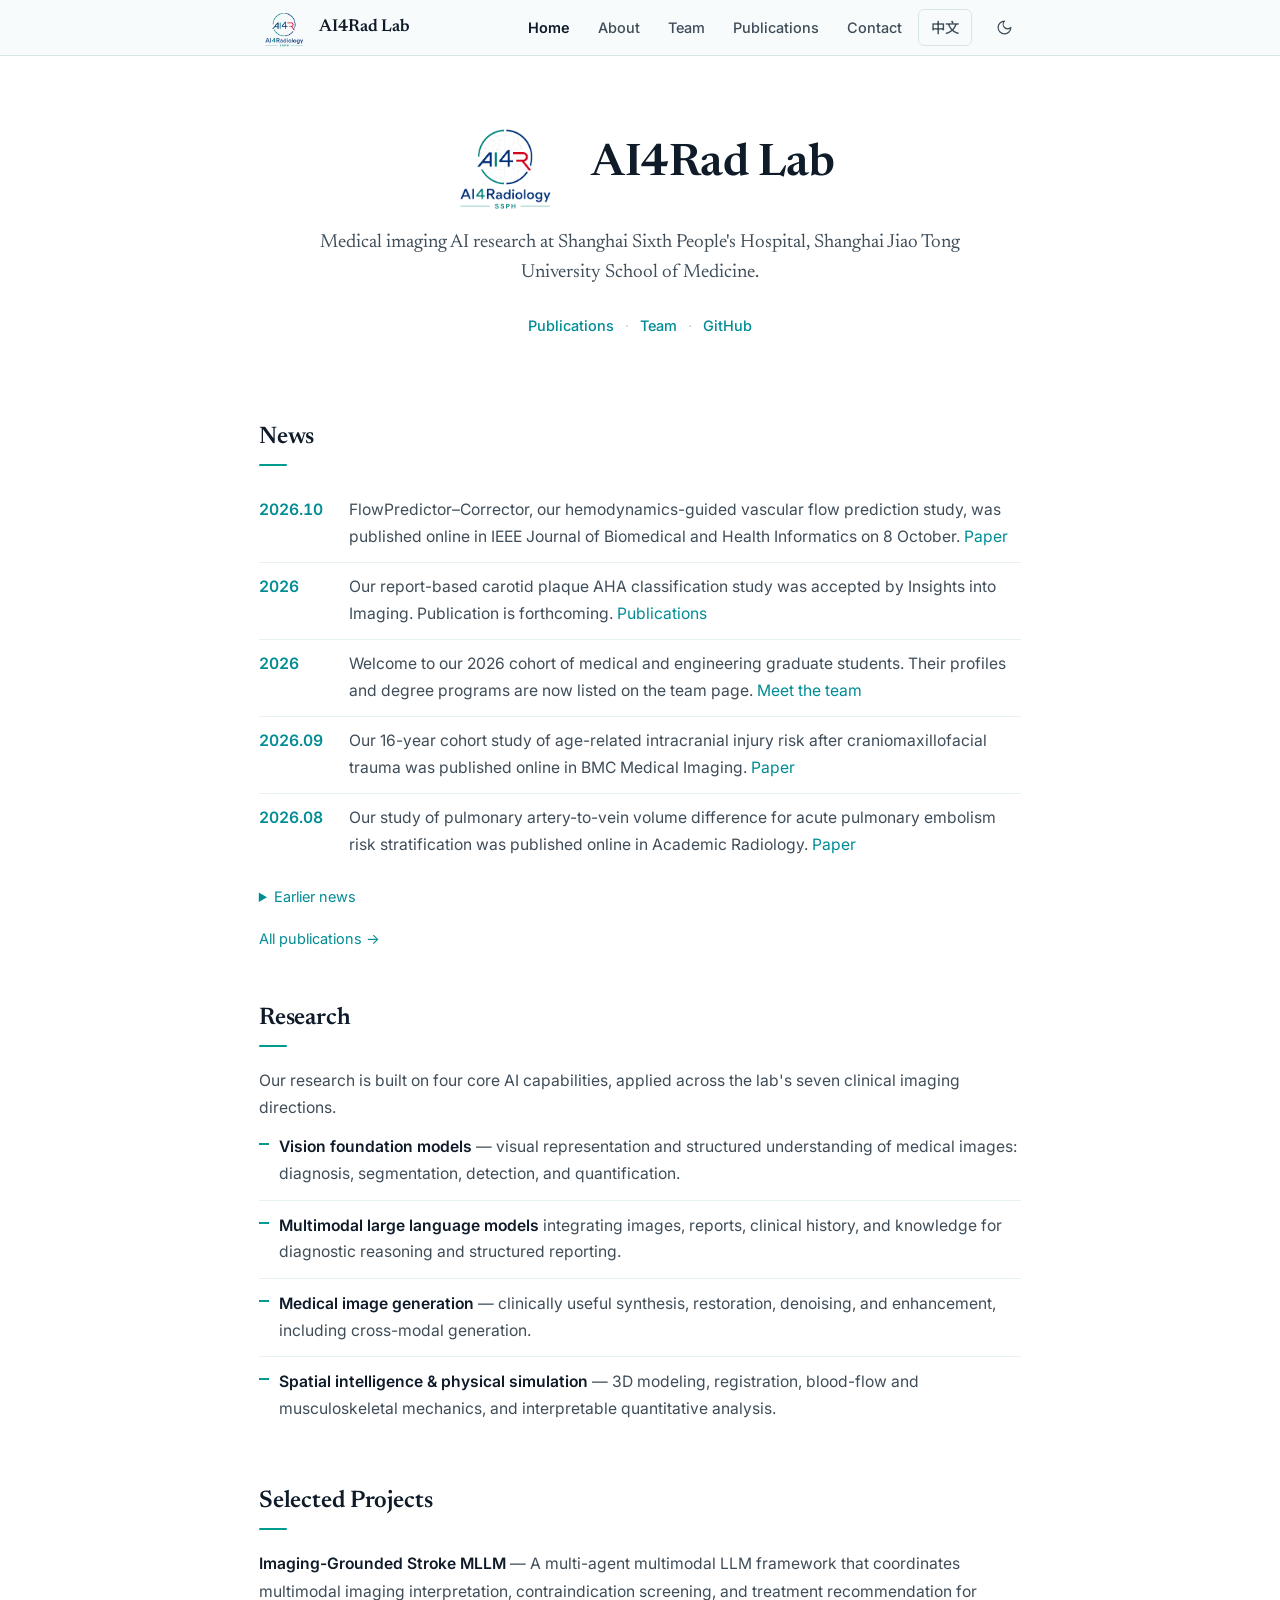
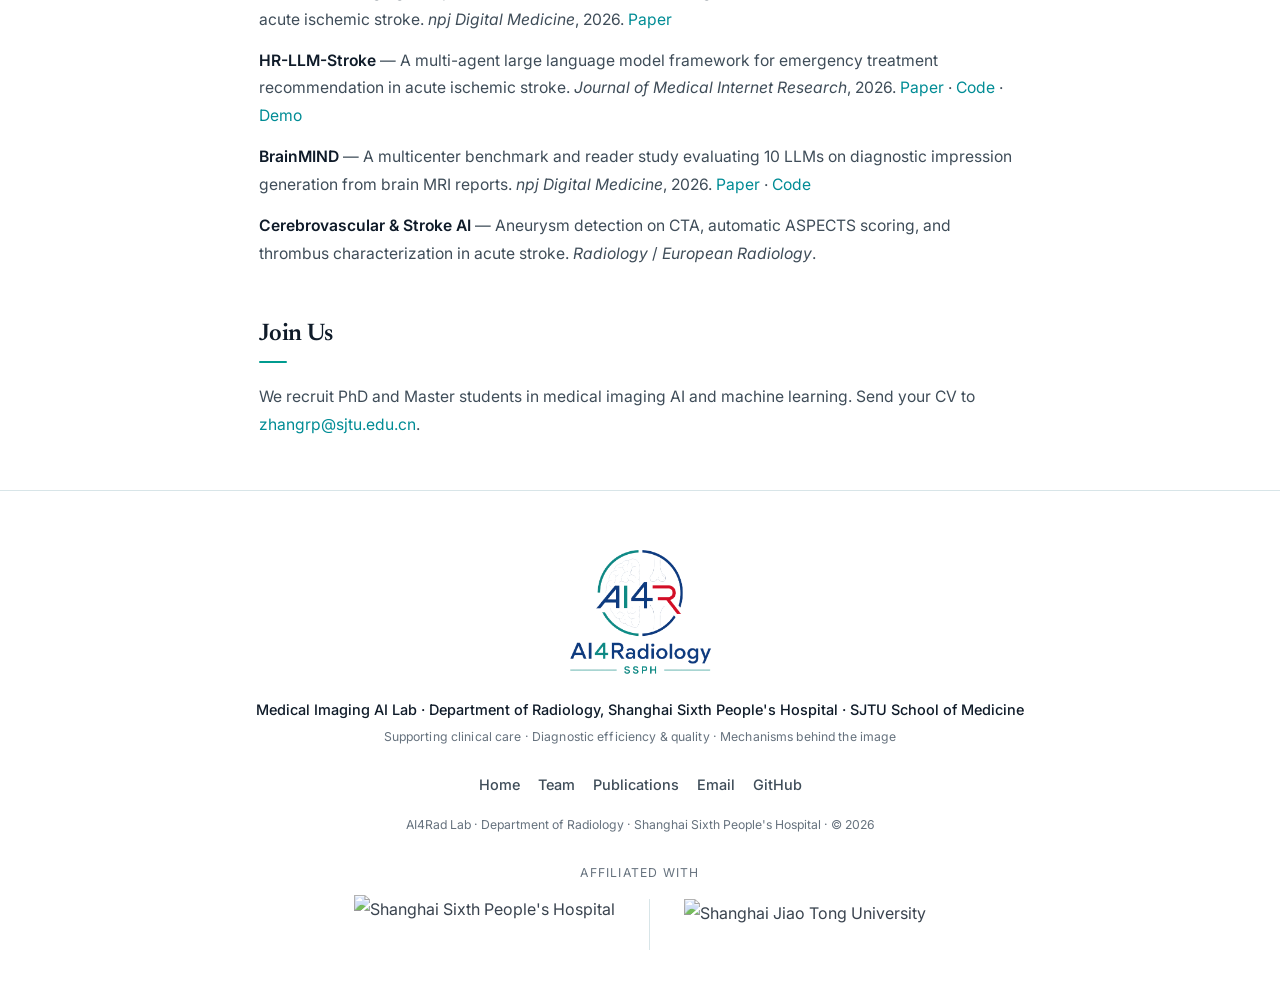
==== commit d074d555: "Keep the lab website current as the 2026 cohort joins and new studies appear Synchronize the admitte" ====
--- a/index.html
+++ b/index.html
@@ -9,7 +9,7 @@
   <link rel="preconnect" href="https://fonts.gstatic.com" crossorigin>
   <link href="https://fonts.googleapis.com/css2?family=Newsreader:opsz,wght@6..72,400;6..72,500;6..72,600&family=Inter:wght@400;500;600&family=Noto+Sans+SC:wght@400;500;600&family=Noto+Serif+SC:wght@500;600;700&display=swap" rel="stylesheet">
   <link rel="icon" href="images/brand/team-logo.png">
-  <link rel="stylesheet" href="css/style.css">
+  <link rel="stylesheet" href="css/style.css?v=20261009">
 </head>
 <body>
   <nav class="nav">
@@ -38,6 +38,8 @@
       </div>
       <p class="hero__subtitle">Medical imaging AI research at Shanghai Sixth People's Hospital, Shanghai Jiao Tong University School of Medicine.</p>
       <p class="hero__links">
+        <a href="./publications.html">Publications</a>
+        <span class="hero__sep">·</span>
         <a href="./team.html">Team</a>
         <span class="hero__sep">·</span>
         <a href="https://github.com/AI4Rad-SSPH" target="_blank" rel="noopener">GitHub</a>
@@ -46,14 +48,8 @@
 
     <section class="reveal">
       <h2 class="section-title">News</h2>
-      <ul class="news-list-plain">
-        <li><span class="news-date">2026.08</span> <strong>AbdomenNet</strong> — a foundation model for acute abdomen diagnosis stratification and triage on non-contrast CT — published in <em>Nature Communications</em> (IF 18.1). <a href="https://doi.org/10.1038/s41467-026-76634-w" target="_blank" rel="noopener">Paper</a> · <a href="https://github.com/FrankZhangRp/Acute_abdomen" target="_blank" rel="noopener">Code</a></li>
-        <li><span class="news-date">2026.07</span> <strong>Imaging-Grounded Stroke MLLM</strong> — a multi-agent multimodal LLM framework for imaging-grounded treatment recommendation in acute ischemic stroke — published in <em>npj Digital Medicine</em>. <a href="https://www.nature.com/articles/s41746-026-03066-7" target="_blank" rel="noopener">Paper</a></li>
-        <li><span class="news-date">2026.07</span> <strong>BoneCoT</strong> — a whole-body skeleton foundation model for bone metastases guided by clinician-derived chain of thought — accepted by <em>Nature Biomedical Engineering</em> (IF 26.3). <a href="https://doi.org/10.1038/s41551-026-01736-1" target="_blank" rel="noopener">Paper</a> · <a href="https://frankzhangrp.github.io/BoneCoT/" target="_blank" rel="noopener">Demo</a></li>
-        <li><span class="news-date">2026.07</span> <strong>HR-LLM-Stroke</strong> — a multi-agent LLM framework for emergency stroke treatment recommendation — published in <em>Journal of Medical Internet Research</em>. <a href="https://www.jmir.org/2026/1/e96304" target="_blank" rel="noopener">Paper</a> · <a href="https://frankzhangrp.github.io/HR-LLM-Stroke/" target="_blank" rel="noopener">Demo</a></li>
-        <li><span class="news-date">2026.06</span> <strong>LumbarSR</strong> — paired clinical CT &amp; micro-CT dataset for lumbar vertebra super-resolution — published in <em>Scientific Data</em>. <a href="https://www.nature.com/articles/s41597-026-07748-5" target="_blank" rel="noopener">Paper</a> · <a href="https://github.com/FrankZhangRp/LumbarSR-Challenge" target="_blank" rel="noopener">Challenge</a></li>
-        <li><span class="news-date">2026.04</span> <strong>BrainMIND</strong> — benchmarking LLMs for brain MRI diagnostic impression generation — published in <em>npj Digital Medicine</em>. <a href="https://www.nature.com/articles/s41746-026-02380-4" target="_blank" rel="noopener">Paper</a> · <a href="https://github.com/FrankZhangRp/BrainMIND" target="_blank" rel="noopener">Code</a></li>
-      </ul>
+      <div id="home-news"><p class="text-body">Loading the latest news…</p></div>
+      <p class="news-more"><a href="./publications.html">All publications →</a></p>
     </section>
 
     <section class="reveal">
@@ -91,7 +87,7 @@
     <div class="footer__links">
       <a href="./">Home</a>
       <a href="./team.html">Team</a>
-      <a href="https://scholar.google.com/citations?user=zj4WqewAAAAJ" target="_blank" rel="noopener">Publications</a>
+      <a href="./publications.html">Publications</a>
       <a href="mailto:zhangrp@sjtu.edu.cn">Email</a>
       <a href="https://github.com/AI4Rad-SSPH" target="_blank" rel="noopener">GitHub</a>
     </div>
@@ -106,6 +102,7 @@
     </div>
   </footer>
 
-  <script src="js/main.js"></script>
+  <script src="js/main.js?v=20261009"></script>
+  <script src="js/home.js?v=20261009"></script>
 </body>
 </html>
--- a/css/style.css
+++ b/css/style.css
@@ -132,9 +132,13 @@
 .text-list strong, .text-list p strong { color: var(--text-primary); font-weight: 600; }
 
 .news-list-plain { list-style: none; padding: 0; margin: 0; }
-.news-list-plain li { padding: 11px 0; color: var(--text-secondary); font-size: var(--fs-copy); line-height: 1.72; border-bottom: 1px solid var(--border-light); }
+.news-list-plain li { display: grid; grid-template-columns: 76px minmax(0, 1fr); gap: 14px; padding: 11px 0; color: var(--text-secondary); font-size: var(--fs-copy); line-height: 1.72; border-bottom: 1px solid var(--border-light); }
 .news-list-plain li:last-child { border-bottom: none; }
 .news-date { display: inline-block; min-width: 72px; font-weight: 600; color: var(--ai4rad-teal-dark); margin-right: 14px; font-feature-settings: 'tnum'; }
+.news-archive { margin-top: 14px; }
+.news-archive summary { cursor: pointer; color: var(--ai4rad-teal-dark); font-size: var(--fs-meta); }
+.news-more { margin-top: 16px; font-size: var(--fs-meta); }
+[data-theme="dark"] .news-date, [data-theme="dark"] .news-archive summary { color: #4ad4c8; }
 
 /* Footer — minimal */
 .footer { margin-top: var(--space-section); padding: clamp(44px, 3vw, 68px) 0 clamp(52px, 3.4vw, 68px); border-top: 1px solid var(--border); text-align: center; background: var(--bg-page); }
@@ -216,7 +220,7 @@
 
 /* ============ Publication cards (shared by publications page + member page) ============ */
 .pub-list { list-style: none; padding: 0; margin: 0; }
-.pub-list--cards { display: grid; grid-template-columns: repeat(auto-fill, minmax(320px, 1fr)); gap: 18px; }
+.pub-list--cards { display: grid; grid-template-columns: repeat(auto-fill, minmax(min(100%, 320px), 1fr)); gap: 18px; }
 .pub-card { display: flex; flex-direction: column; gap: 10px; padding: 18px; background: var(--bg-card); border: 1px solid var(--border-light); border-radius: var(--radius-lg); transition: box-shadow 0.2s, border-color 0.2s; }
 .pub-card:hover { box-shadow: var(--shadow-md); border-color: var(--border); }
 .pub-card__media { width: 100%; aspect-ratio: 16/9; border-radius: var(--radius-md); overflow: hidden; background: var(--ai4rad-teal-soft); }
@@ -230,6 +234,8 @@
 .pub-author:hover { color: var(--ai4rad-teal-dark); border-bottom-color: var(--ai4rad-teal); }
 .pub-author--me { font-weight: 700; color: var(--ai4rad-teal-dark); border-bottom: none; }
 .pub-venue { font-size: var(--fs-meta); font-style: italic; color: var(--text-muted); }
+.pub-status { font-size: var(--fs-micro); font-weight: 600; color: var(--ai4rad-teal-dark); }
+[data-theme="dark"] .pub-status { color: #4ad4c8; }
 .pub-featured { background: var(--ai4rad-teal-soft); padding: 1px 7px; border-radius: var(--radius-sm); font-weight: 600; font-size: 0.65rem; margin-right: 6px; color: var(--ai4rad-teal-dark); vertical-align: 1px; }
 [data-theme="dark"] .pub-featured { background: #142327; color: #4ad4c8; }
 .pub-tags { display: flex; flex-wrap: wrap; gap: 6px; margin-top: 8px; }
@@ -256,6 +262,8 @@
 /* ============ Filters ============ */
 .filters { display: flex; flex-direction: column; gap: 10px; margin: 8px 0 18px; }
 .filter-row { display: flex; flex-wrap: wrap; align-items: center; gap: 6px; }
+.filter-advanced summary { cursor: pointer; font-size: var(--fs-meta); color: var(--text-secondary); }
+.filter-advanced .filter-row { margin-top: 10px; }
 .filter-label { font-size: var(--fs-micro); font-weight: 600; color: var(--text-muted); text-transform: uppercase; letter-spacing: 0.06em; width: 56px; flex-shrink: 0; }
 .chip { font-family: var(--font-body); font-size: var(--fs-meta); font-weight: 500; color: var(--text-secondary); background: var(--bg-card); border: 1px solid var(--border); padding: 4px 12px; border-radius: 999px; cursor: pointer; transition: all 0.15s; }
 .chip:hover { border-color: var(--ai4rad-teal); color: var(--text-primary); }
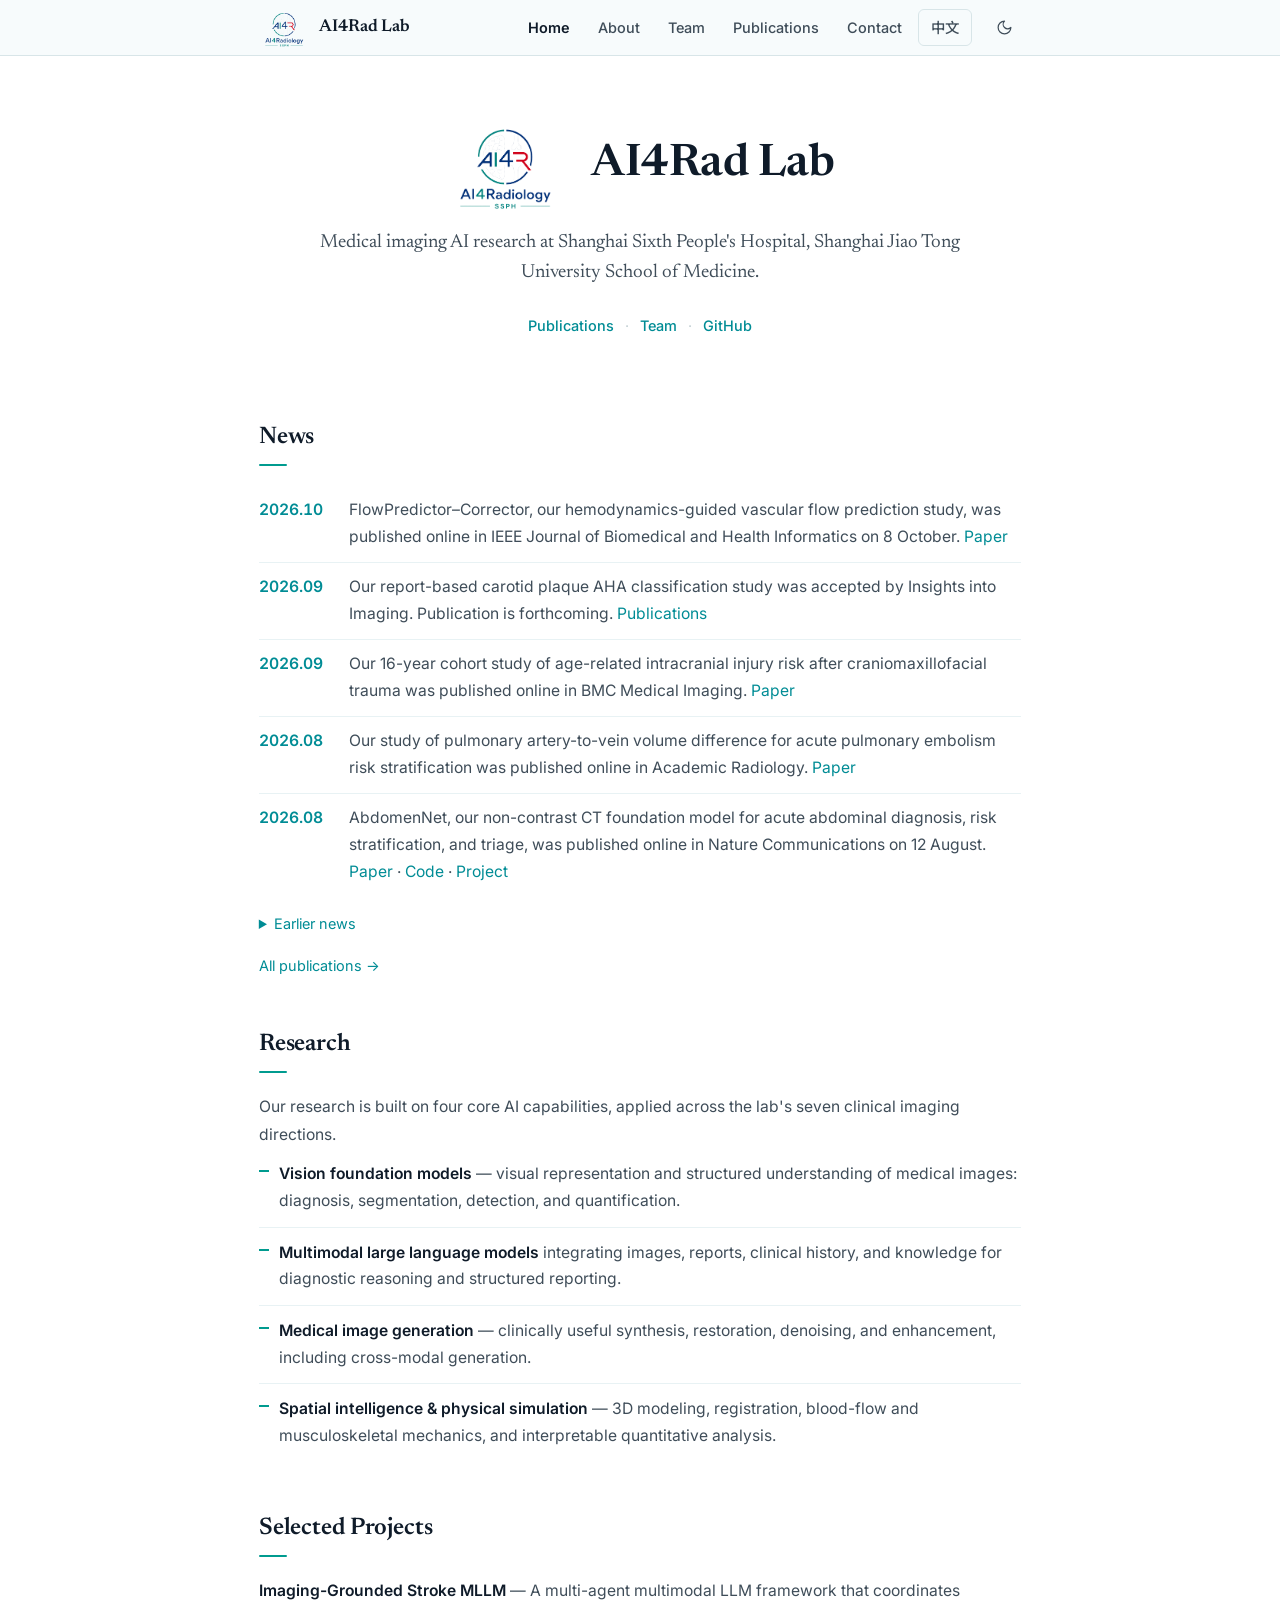
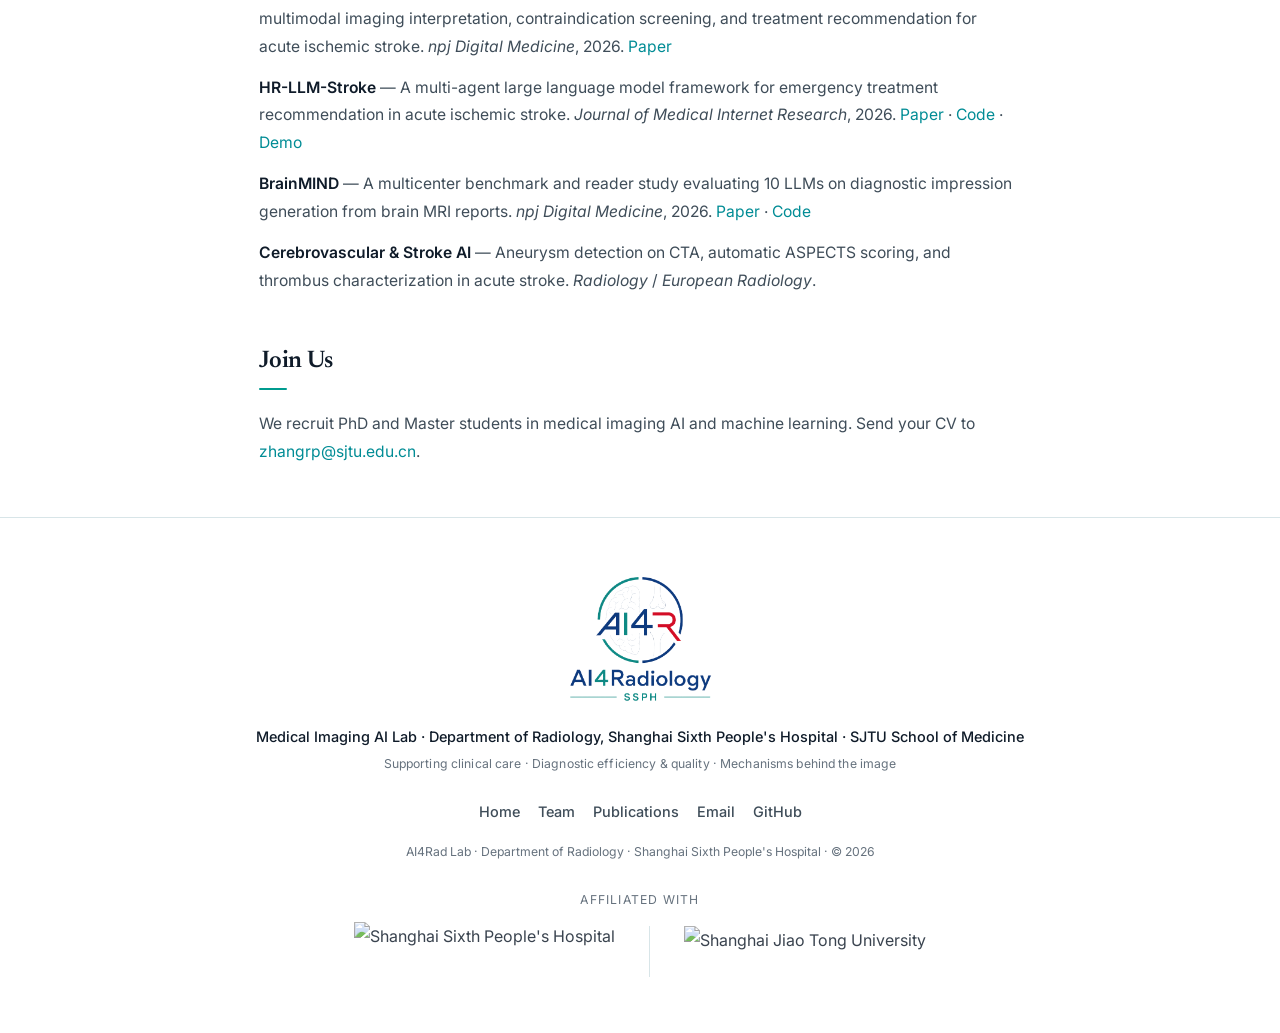
==== commit f96c4f5b: "Keep member research milestones current without crediting ordinary coauthors Join bilingual lab anno" ====
--- a/index.html
+++ b/index.html
@@ -103,6 +103,6 @@
   </footer>
 
   <script src="js/main.js?v=20261009"></script>
-  <script src="js/home.js?v=20261009"></script>
+  <script src="js/home.js?v=20261009-news"></script>
 </body>
 </html>
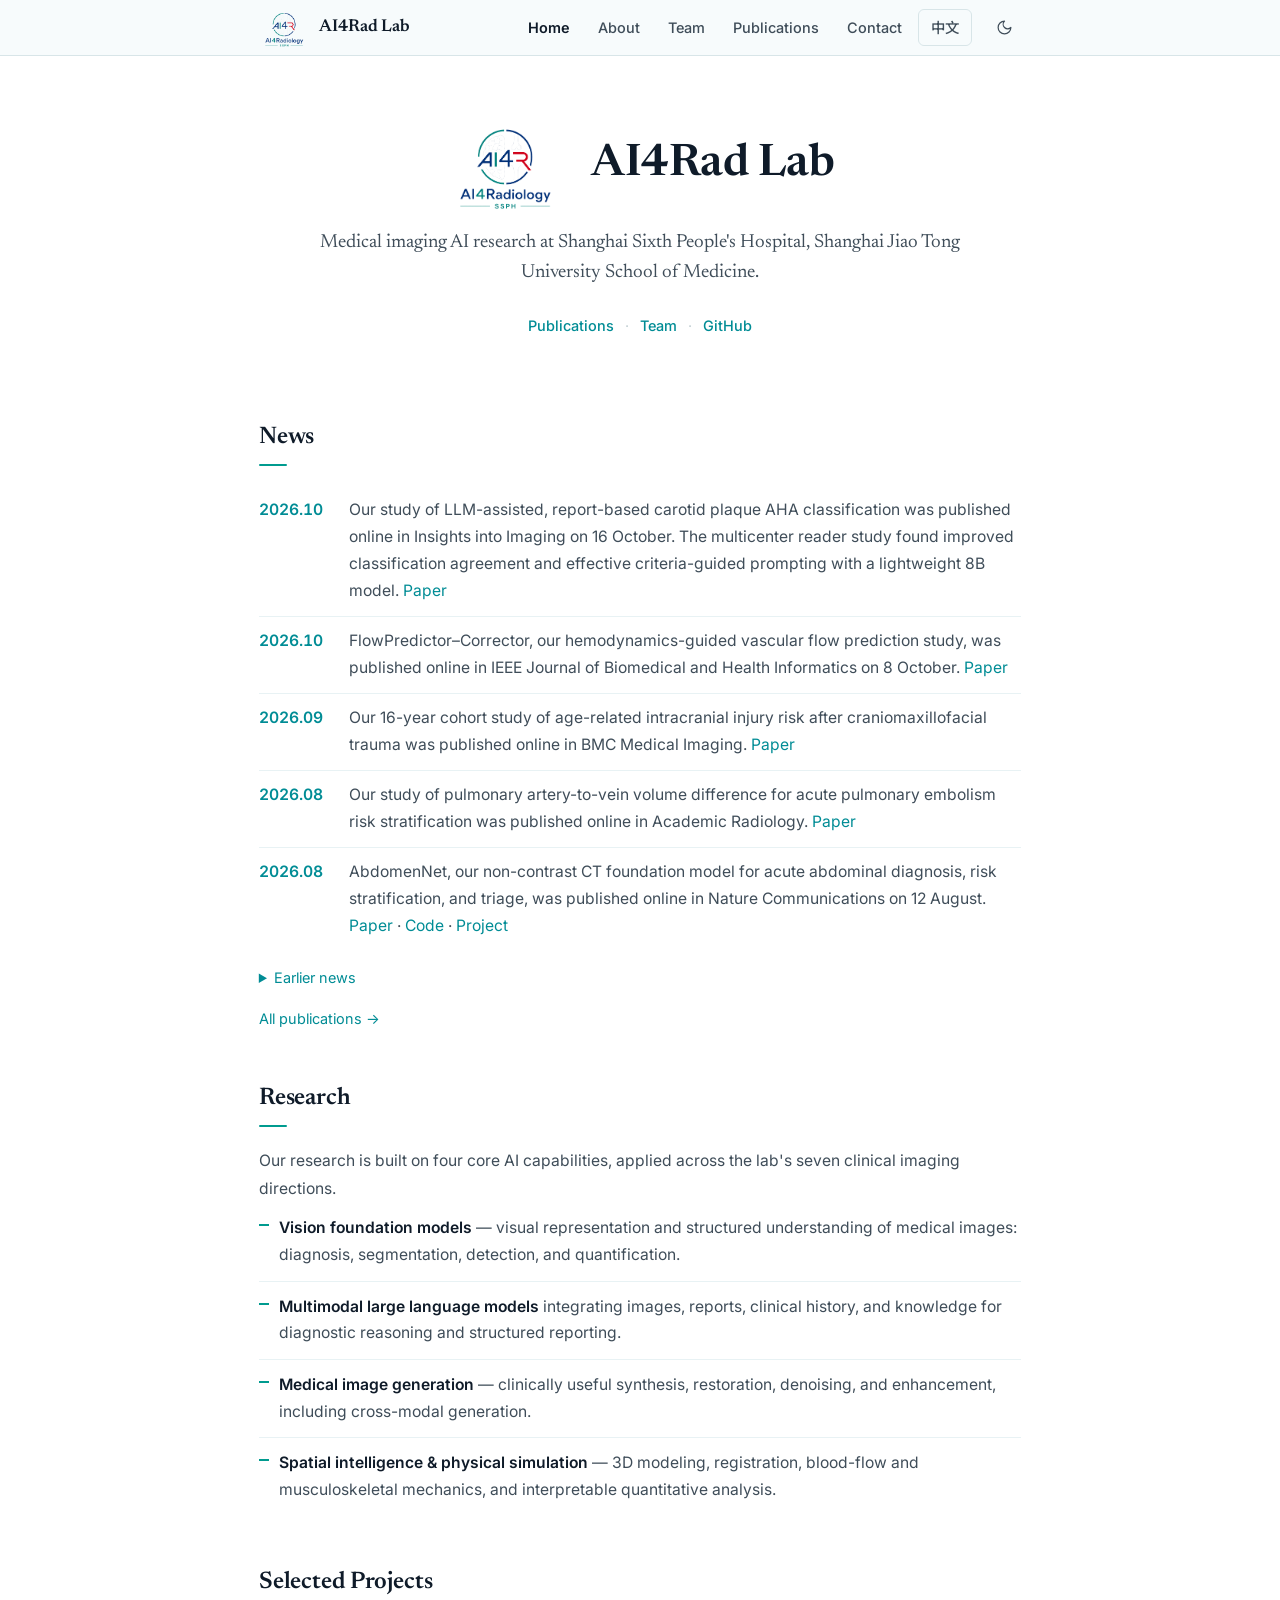
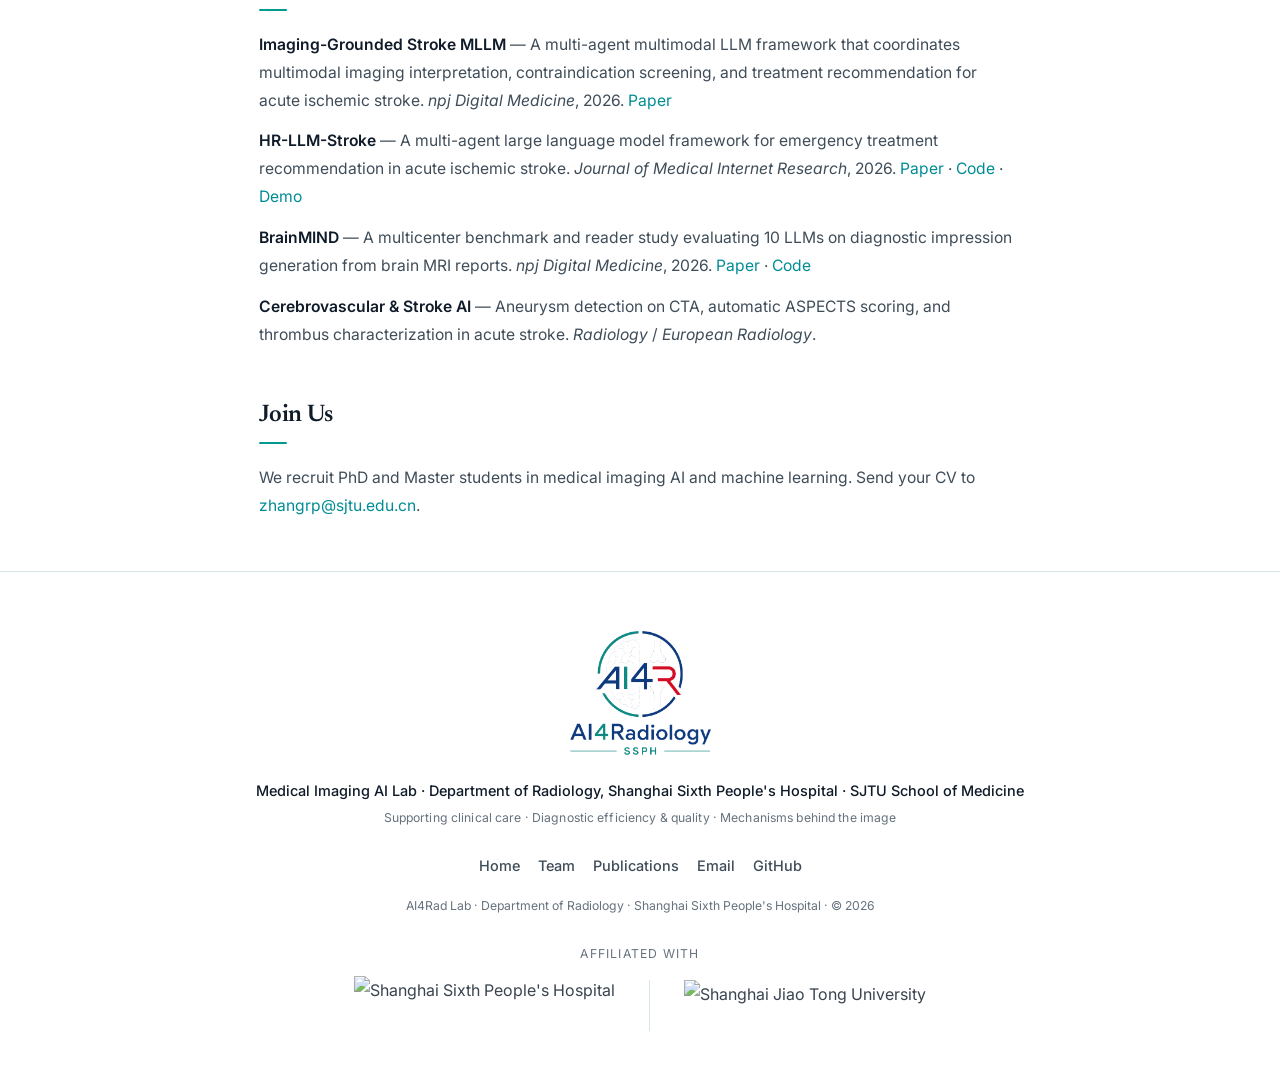
==== commit fab8a878: "Keep the carotid-plaque study current as the final article becomes available Replace the acceptance " ====
--- a/index.html
+++ b/index.html
@@ -103,6 +103,6 @@
   </footer>
 
   <script src="js/main.js?v=20261009"></script>
-  <script src="js/home.js?v=20261009-news"></script>
+  <script src="js/home.js?v=20261017-insights"></script>
 </body>
 </html>
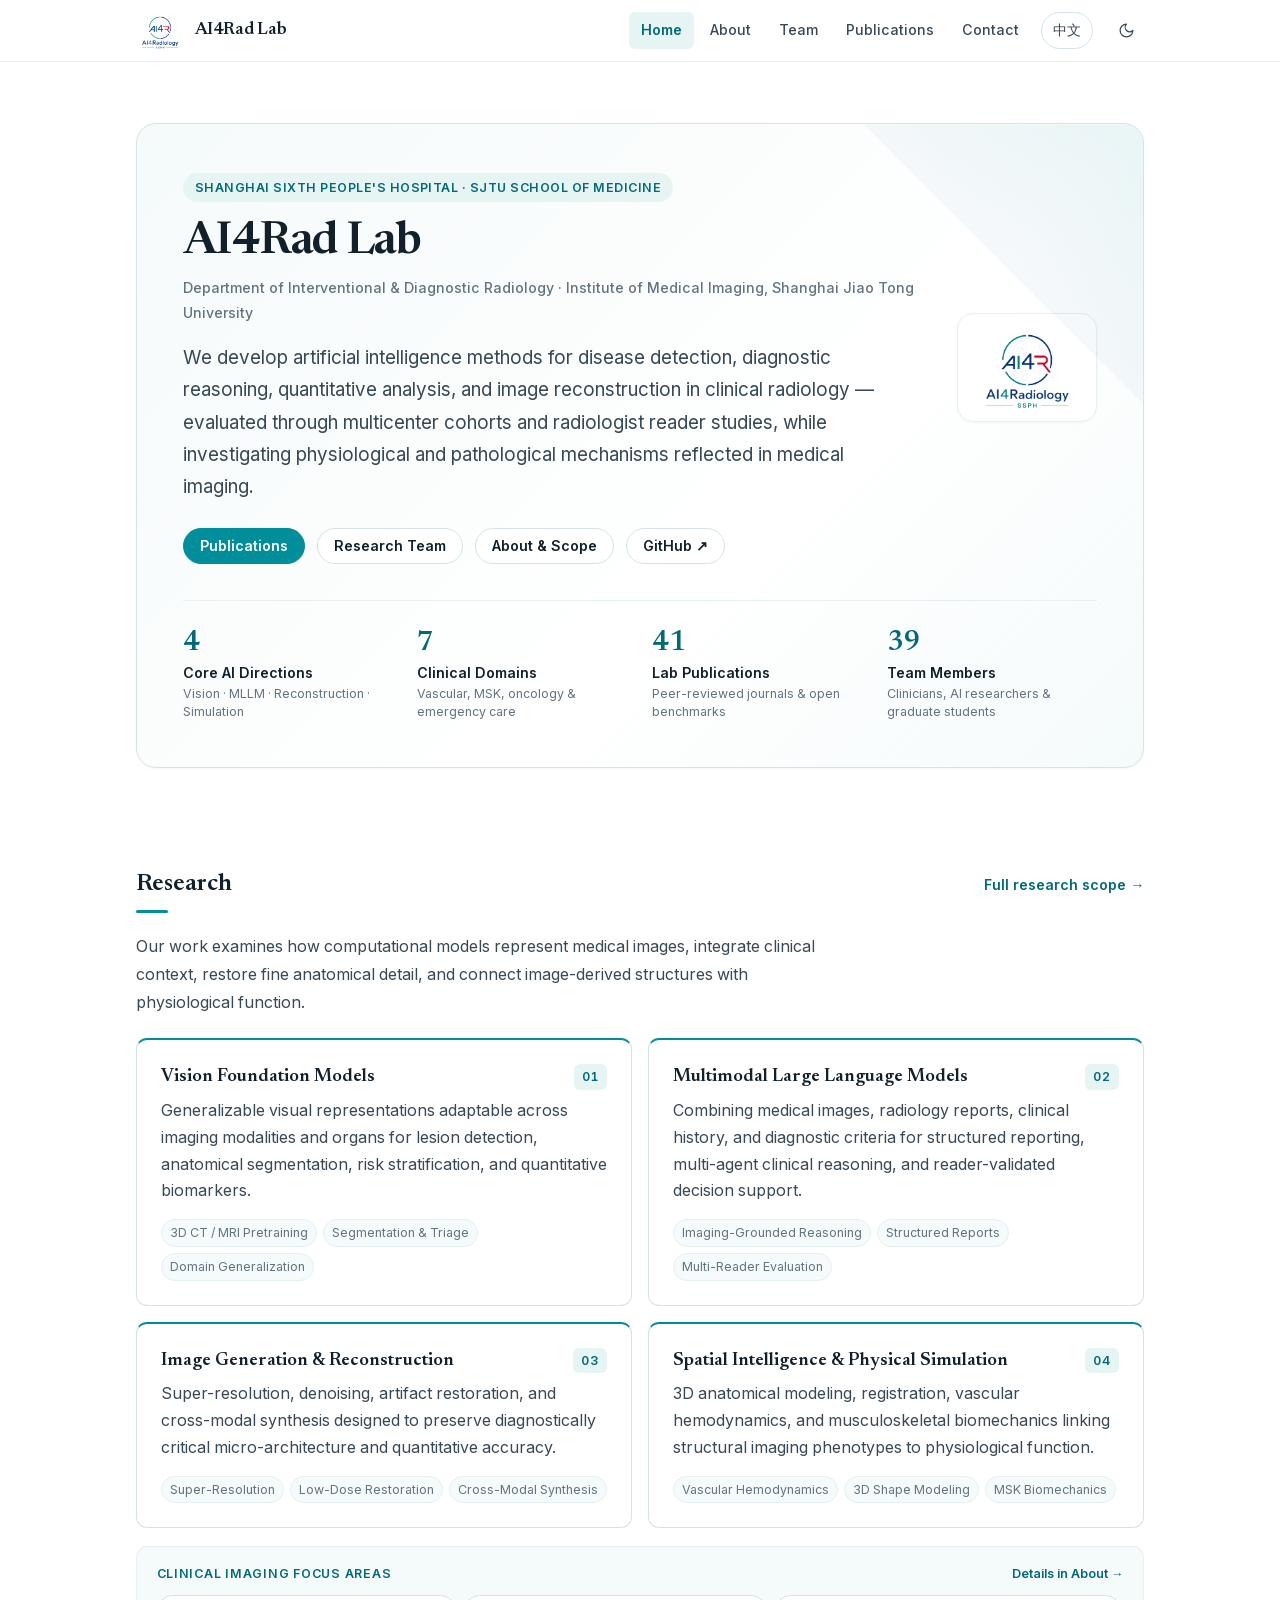
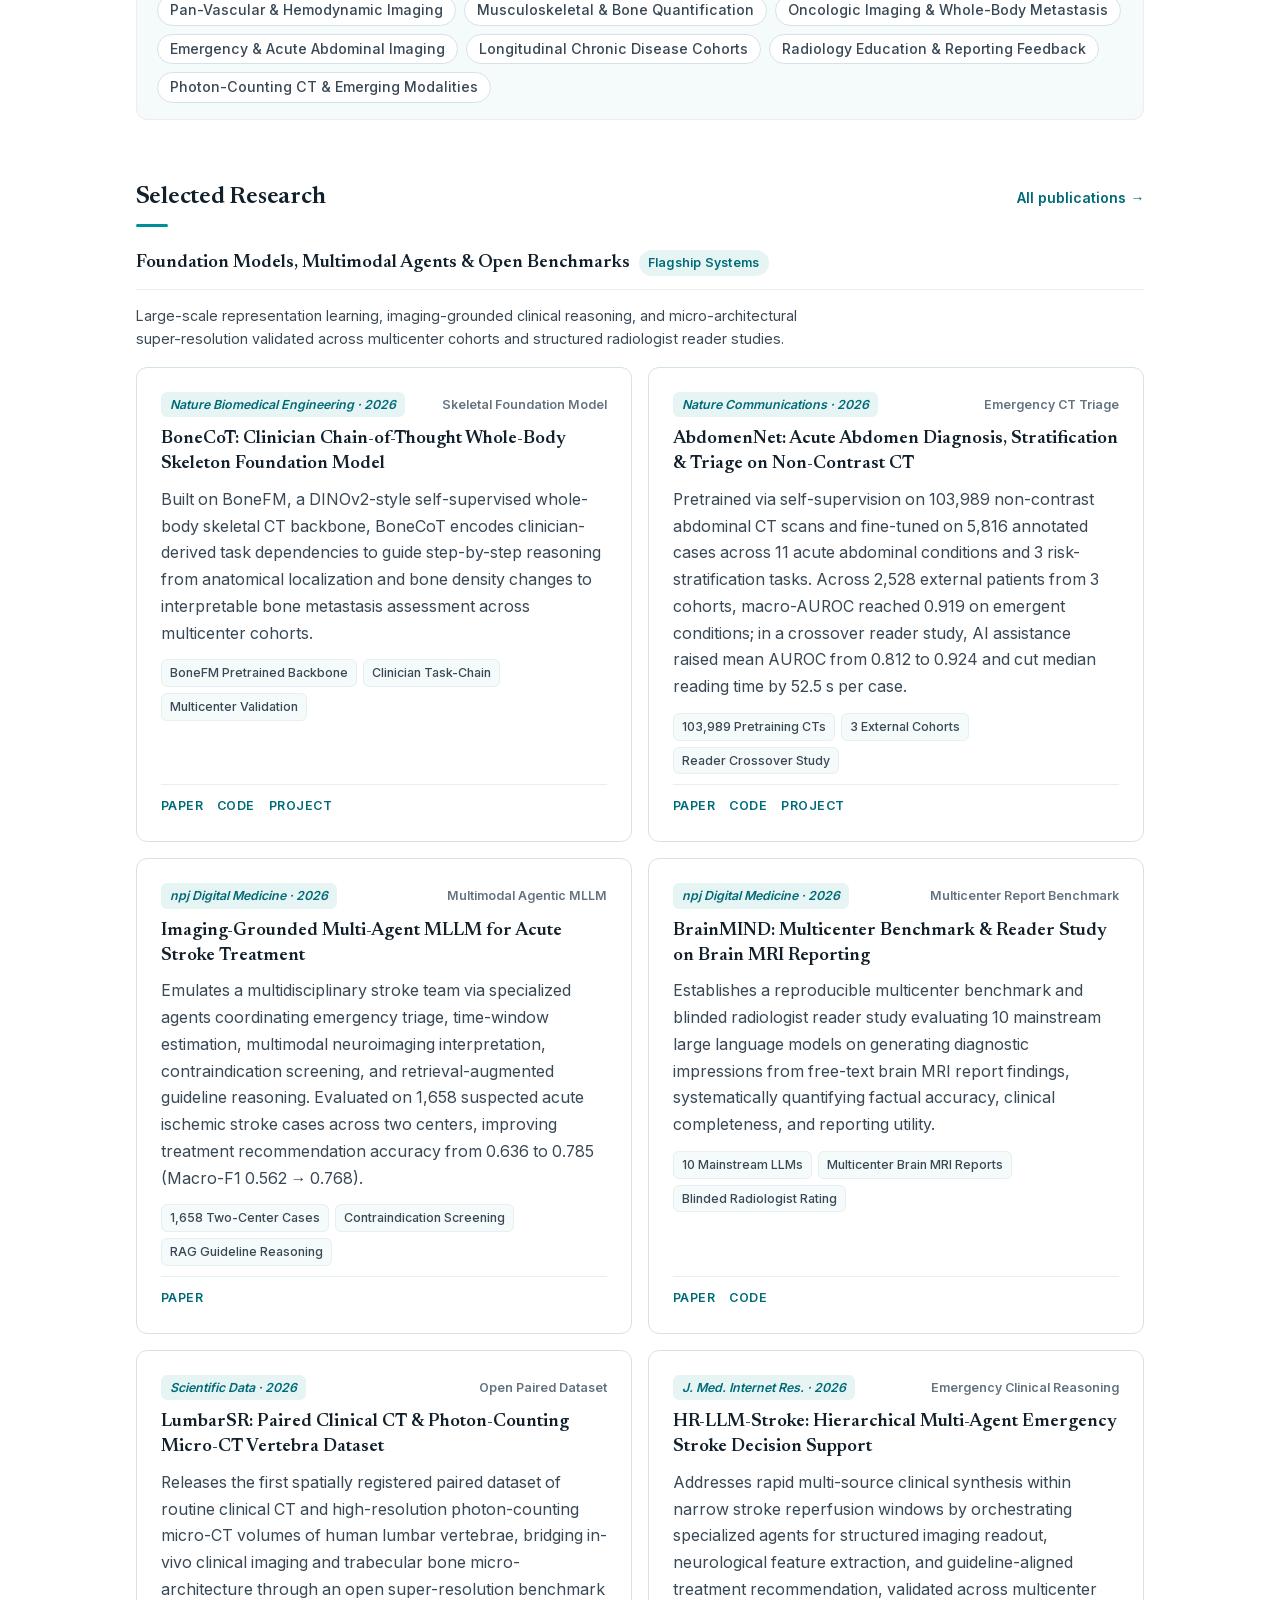
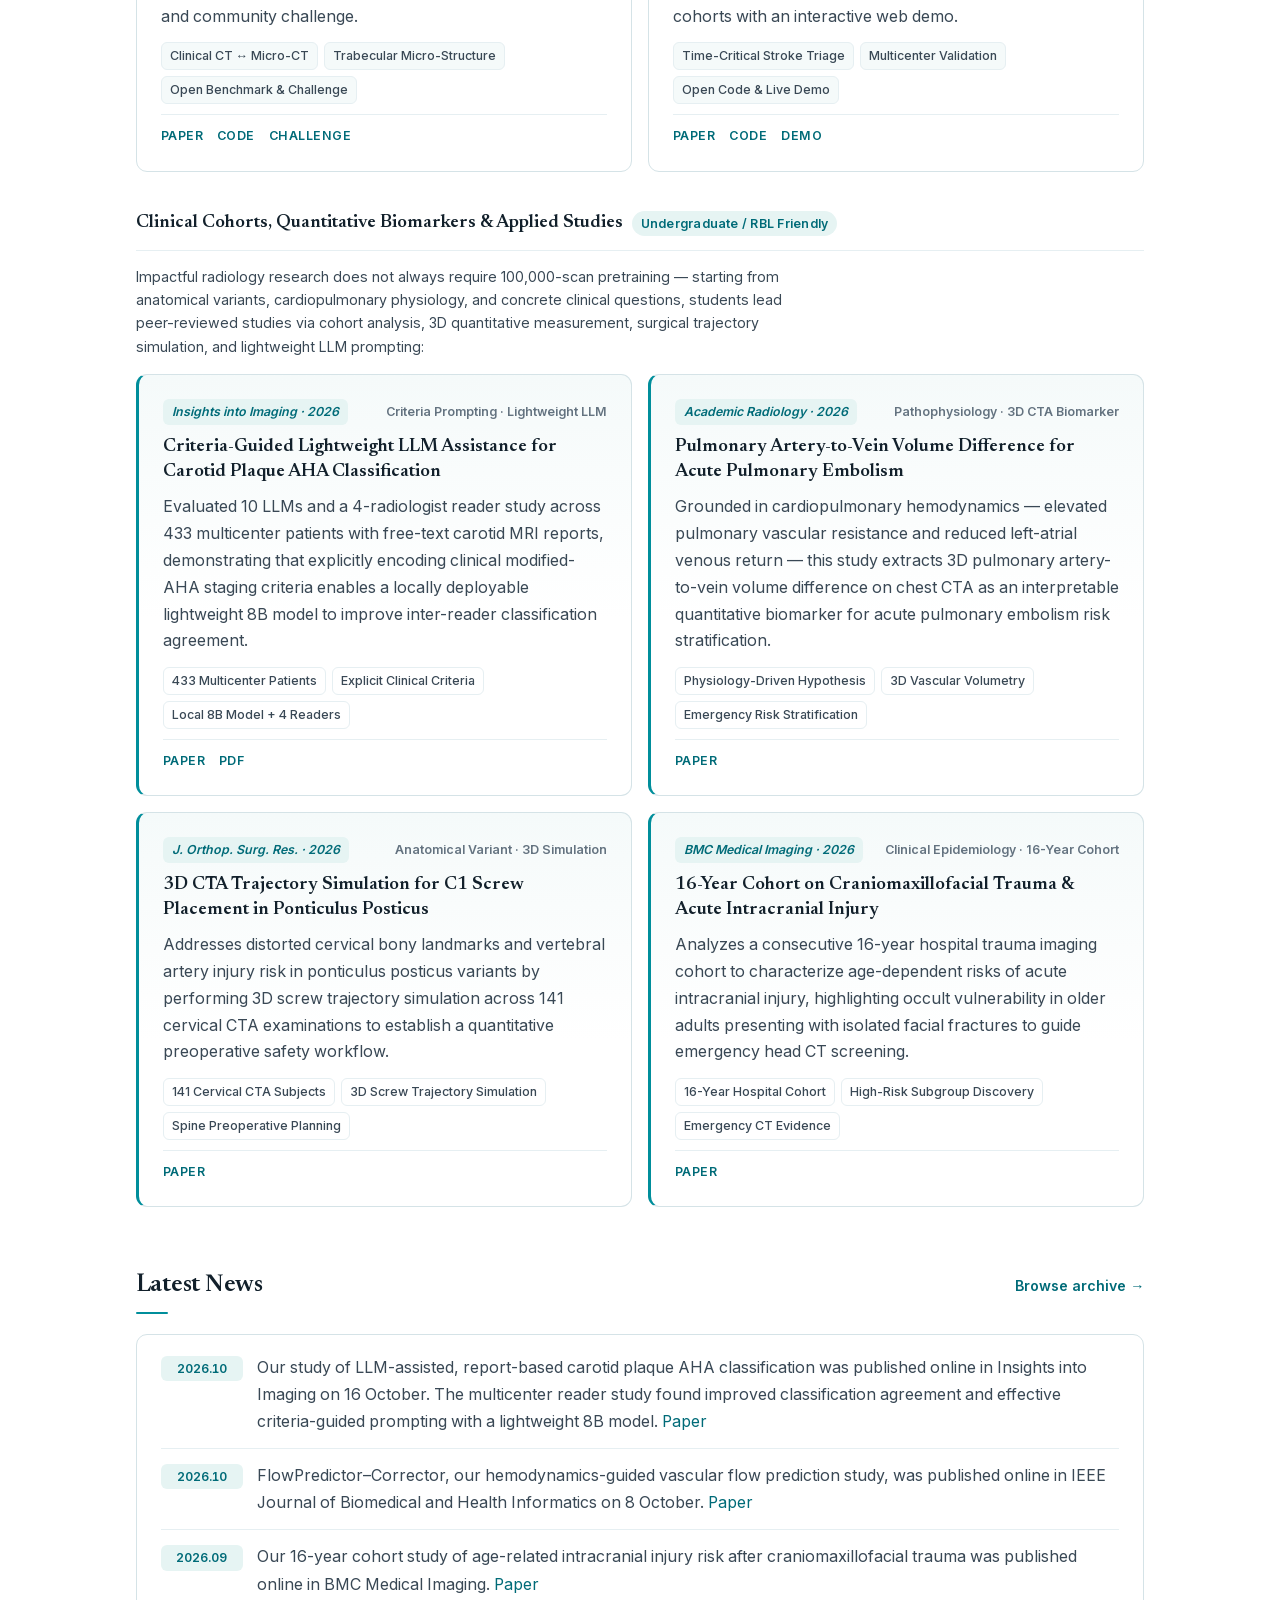
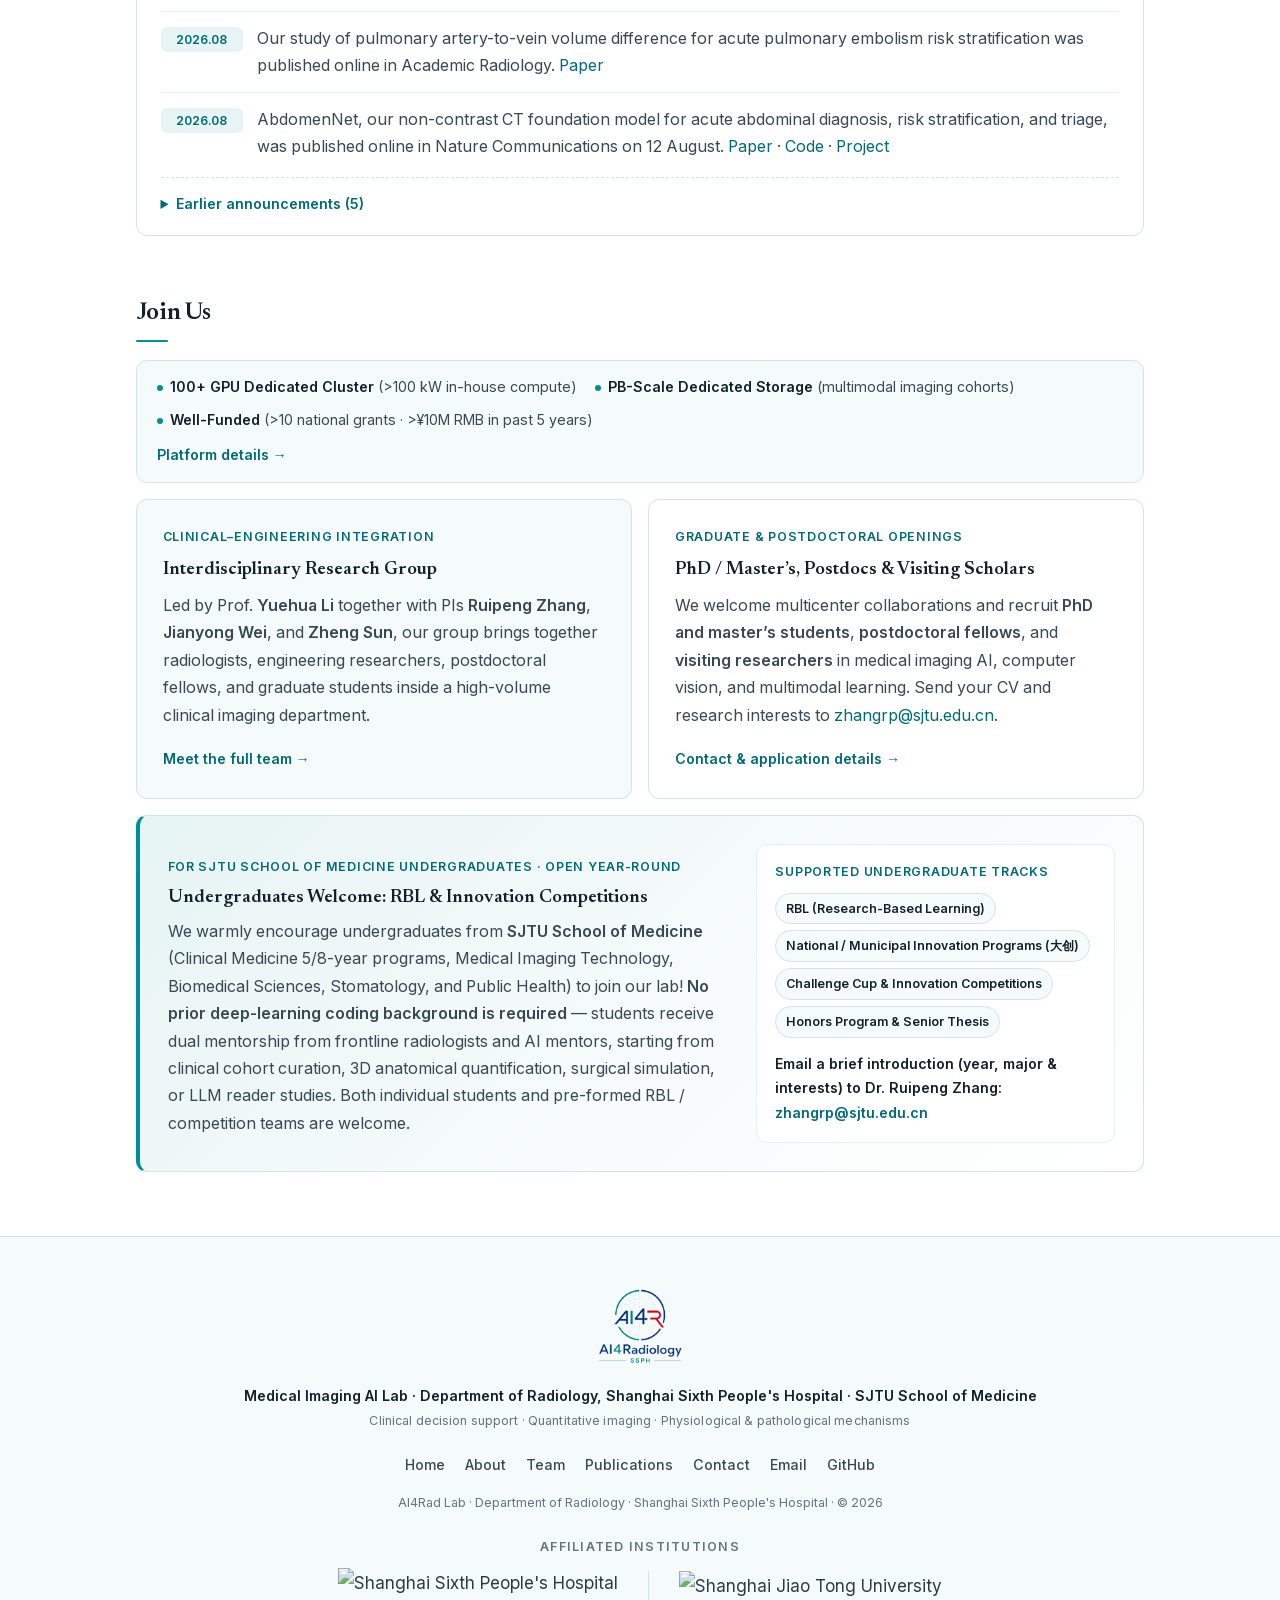
==== commit 37dbb91d: "Refresh site layout, enrich research & platform overview, standardize roster, and self-host fonts" ====
--- a/index.html
+++ b/index.html
@@ -3,13 +3,10 @@
 <head>
   <meta charset="UTF-8">
   <meta name="viewport" content="width=device-width, initial-scale=1">
-  <meta name="description" content="AI4Rad Lab — Medical Imaging AI research at Shanghai Sixth People's Hospital, Shanghai Jiao Tong University School of Medicine.">
+  <meta name="description" content="AI4Rad Lab — Medical imaging AI research in the Department of Radiology at Shanghai Sixth People's Hospital, Shanghai Jiao Tong University School of Medicine.">
   <title>AI4Rad Lab · Medical Imaging AI</title>
-  <link rel="preconnect" href="https://fonts.googleapis.com">
-  <link rel="preconnect" href="https://fonts.gstatic.com" crossorigin>
-  <link href="https://fonts.googleapis.com/css2?family=Newsreader:opsz,wght@6..72,400;6..72,500;6..72,600&family=Inter:wght@400;500;600&family=Noto+Sans+SC:wght@400;500;600&family=Noto+Serif+SC:wght@500;600;700&display=swap" rel="stylesheet">
   <link rel="icon" href="images/brand/team-logo.png">
-  <link rel="stylesheet" href="css/style.css?v=20261009">
+  <link rel="stylesheet" href="css/style.css?v=20261121">
 </head>
 <body>
   <nav class="nav">
@@ -31,69 +28,407 @@
   </nav>
 
   <main class="wrapper">
-    <section class="hero reveal">
-      <div class="hero__brandrow">
-        <img class="hero__emblem" src="images/brand/team-logo.png" alt="AI4Rad">
-        <h1 class="hero__title">AI4Rad Lab</h1>
-      </div>
-      <p class="hero__subtitle">Medical imaging AI research at Shanghai Sixth People's Hospital, Shanghai Jiao Tong University School of Medicine.</p>
-      <p class="hero__links">
-        <a href="./publications.html">Publications</a>
-        <span class="hero__sep">·</span>
-        <a href="./team.html">Team</a>
-        <span class="hero__sep">·</span>
-        <a href="https://github.com/AI4Rad-SSPH" target="_blank" rel="noopener">GitHub</a>
-      </p>
+    <section class="hero hero--home reveal">
+      <div class="hero--home__panel">
+        <div class="hero--home__top">
+          <div>
+            <span class="hero__eyebrow">Shanghai Sixth People's Hospital · SJTU School of Medicine</span>
+            <h1 class="hero__title">AI4Rad Lab</h1>
+            <p class="hero__affil-line">Department of Interventional &amp; Diagnostic Radiology · Institute of Medical Imaging, Shanghai Jiao Tong University</p>
+            <p class="hero__lead">We develop artificial intelligence methods for disease detection, diagnostic reasoning, quantitative analysis, and image reconstruction in clinical radiology — evaluated through multicenter cohorts and radiologist reader studies, while investigating physiological and pathological mechanisms reflected in medical imaging.</p>
+            <div class="hero__actions">
+              <a href="./publications.html" class="btn btn--primary">Publications</a>
+              <a href="./team.html" class="btn btn--secondary">Research Team</a>
+              <a href="./about.html" class="btn btn--secondary">About &amp; Scope</a>
+              <a href="https://github.com/AI4Rad-SSPH" target="_blank" rel="noopener" class="btn btn--secondary">GitHub ↗</a>
+            </div>
+          </div>
+          <div class="hero__brand-badge">
+            <img class="hero__emblem" src="images/brand/team-logo.png" alt="AI4Rad Lab">
+          </div>
+        </div>
+
+        <div class="stats-strip" aria-label="Lab overview">
+          <div class="stat-item">
+            <span class="stat-item__num">4</span>
+            <span class="stat-item__label">Core AI Directions</span>
+            <span class="stat-item__note">Vision · MLLM · Reconstruction · Simulation</span>
+          </div>
+          <div class="stat-item">
+            <span class="stat-item__num">7</span>
+            <span class="stat-item__label">Clinical Domains</span>
+            <span class="stat-item__note">Vascular, MSK, oncology &amp; emergency care</span>
+          </div>
+          <div class="stat-item">
+            <span class="stat-item__num" id="stat-pubs">41</span>
+            <span class="stat-item__label">Lab Publications</span>
+            <span class="stat-item__note">Peer-reviewed journals &amp; open benchmarks</span>
+          </div>
+          <div class="stat-item">
+            <span class="stat-item__num" id="stat-members">39</span>
+            <span class="stat-item__label">Team Members</span>
+            <span class="stat-item__note">Clinicians, AI researchers &amp; graduate students</span>
+          </div>
+        </div>
+      </div>
     </section>
 
     <section class="reveal">
-      <h2 class="section-title">News</h2>
-      <div id="home-news"><p class="text-body">Loading the latest news…</p></div>
-      <p class="news-more"><a href="./publications.html">All publications →</a></p>
+      <div class="section-head">
+        <h2 class="section-title">Research</h2>
+        <a href="./about.html#clinical-domains" class="section-more">Full research scope →</a>
+      </div>
+      <p class="section-lead">Our work examines how computational models represent medical images, integrate clinical context, restore fine anatomical detail, and connect image-derived structures with physiological function.</p>
+
+      <div class="pillar-grid">
+        <article class="pillar-card">
+          <div class="pillar-card__head">
+            <h3 class="pillar-card__title">Vision Foundation Models</h3>
+            <span class="pillar-card__idx">01</span>
+          </div>
+          <p class="pillar-card__desc">Generalizable visual representations adaptable across imaging modalities and organs for lesion detection, anatomical segmentation, risk stratification, and quantitative biomarkers.</p>
+          <div class="pillar-card__tags">
+            <span class="pillar-card__tag">3D CT / MRI Pretraining</span>
+            <span class="pillar-card__tag">Segmentation &amp; Triage</span>
+            <span class="pillar-card__tag">Domain Generalization</span>
+          </div>
+        </article>
+
+        <article class="pillar-card">
+          <div class="pillar-card__head">
+            <h3 class="pillar-card__title">Multimodal Large Language Models</h3>
+            <span class="pillar-card__idx">02</span>
+          </div>
+          <p class="pillar-card__desc">Combining medical images, radiology reports, clinical history, and diagnostic criteria for structured reporting, multi-agent clinical reasoning, and reader-validated decision support.</p>
+          <div class="pillar-card__tags">
+            <span class="pillar-card__tag">Imaging-Grounded Reasoning</span>
+            <span class="pillar-card__tag">Structured Reports</span>
+            <span class="pillar-card__tag">Multi-Reader Evaluation</span>
+          </div>
+        </article>
+
+        <article class="pillar-card">
+          <div class="pillar-card__head">
+            <h3 class="pillar-card__title">Image Generation &amp; Reconstruction</h3>
+            <span class="pillar-card__idx">03</span>
+          </div>
+          <p class="pillar-card__desc">Super-resolution, denoising, artifact restoration, and cross-modal synthesis designed to preserve diagnostically critical micro-architecture and quantitative accuracy.</p>
+          <div class="pillar-card__tags">
+            <span class="pillar-card__tag">Super-Resolution</span>
+            <span class="pillar-card__tag">Low-Dose Restoration</span>
+            <span class="pillar-card__tag">Cross-Modal Synthesis</span>
+          </div>
+        </article>
+
+        <article class="pillar-card">
+          <div class="pillar-card__head">
+            <h3 class="pillar-card__title">Spatial Intelligence &amp; Physical Simulation</h3>
+            <span class="pillar-card__idx">04</span>
+          </div>
+          <p class="pillar-card__desc">3D anatomical modeling, registration, vascular hemodynamics, and musculoskeletal biomechanics linking structural imaging phenotypes to physiological function.</p>
+          <div class="pillar-card__tags">
+            <span class="pillar-card__tag">Vascular Hemodynamics</span>
+            <span class="pillar-card__tag">3D Shape Modeling</span>
+            <span class="pillar-card__tag">MSK Biomechanics</span>
+          </div>
+        </article>
+      </div>
+
+      <div class="clinical-band">
+        <div class="clinical-band__header">
+          <span class="clinical-band__label">Clinical Imaging Focus Areas</span>
+          <a href="./about.html#clinical-domains" class="clinical-band__link">Details in About →</a>
+        </div>
+        <ul class="clinical-pills">
+          <li>Pan-Vascular &amp; Hemodynamic Imaging</li>
+          <li>Musculoskeletal &amp; Bone Quantification</li>
+          <li>Oncologic Imaging &amp; Whole-Body Metastasis</li>
+          <li>Emergency &amp; Acute Abdominal Imaging</li>
+          <li>Longitudinal Chronic Disease Cohorts</li>
+          <li>Radiology Education &amp; Reporting Feedback</li>
+          <li>Photon-Counting CT &amp; Emerging Modalities</li>
+        </ul>
+      </div>
     </section>
 
     <section class="reveal">
-      <h2 class="section-title">Research</h2>
-      <p class="text-body">Our research is built on four core AI capabilities, applied across the lab's seven clinical imaging directions.</p>
-      <ul class="text-list">
-        <li><strong>Vision foundation models</strong> — visual representation and structured understanding of medical images: diagnosis, segmentation, detection, and quantification.</li>
-        <li><strong>Multimodal large language models</strong> integrating images, reports, clinical history, and knowledge for diagnostic reasoning and structured reporting.</li>
-        <li><strong>Medical image generation</strong> — clinically useful synthesis, restoration, denoising, and enhancement, including cross-modal generation.</li>
-        <li><strong>Spatial intelligence &amp; physical simulation</strong> — 3D modeling, registration, blood-flow and musculoskeletal mechanics, and interpretable quantitative analysis.</li>
-      </ul>
+      <div class="section-head">
+        <h2 class="section-title">Selected Research</h2>
+        <a href="./publications.html" class="section-more">All publications →</a>
+      </div>
+
+      <div class="subsec-block">
+        <div class="subsec-head">
+          <h3 class="subsec-title">Foundation Models, Multimodal Agents &amp; Open Benchmarks <span class="subsec-badge">Flagship Systems</span></h3>
+        </div>
+        <p class="subsec-desc">Large-scale representation learning, imaging-grounded clinical reasoning, and micro-architectural super-resolution validated across multicenter cohorts and structured radiologist reader studies.</p>
+
+        <div class="project-grid">
+          <article class="project-card">
+            <div class="project-card__meta">
+              <span class="project-card__venue">Nature Biomedical Engineering · 2026</span>
+              <span class="project-card__domain">Skeletal Foundation Model</span>
+            </div>
+            <h4 class="project-card__title"><a href="https://doi.org/10.1038/s41551-026-01736-1" target="_blank" rel="noopener">BoneCoT: Clinician Chain-of-Thought Whole-Body Skeleton Foundation Model</a></h4>
+            <p class="project-card__desc">Built on BoneFM, a DINOv2-style self-supervised whole-body skeletal CT backbone, BoneCoT encodes clinician-derived task dependencies to guide step-by-step reasoning from anatomical localization and bone density changes to interpretable bone metastasis assessment across multicenter cohorts.</p>
+            <div class="project-card__highlights">
+              <span class="project-card__chip">BoneFM Pretrained Backbone</span>
+              <span class="project-card__chip">Clinician Task-Chain</span>
+              <span class="project-card__chip">Multicenter Validation</span>
+            </div>
+            <div class="project-card__links">
+              <a href="https://doi.org/10.1038/s41551-026-01736-1" target="_blank" rel="noopener">Paper</a>
+              <a href="https://github.com/FrankZhangRp/BoneCoT" target="_blank" rel="noopener">Code</a>
+              <a href="https://frankzhangrp.github.io/BoneCoT/" target="_blank" rel="noopener">Project</a>
+            </div>
+          </article>
+
+          <article class="project-card">
+            <div class="project-card__meta">
+              <span class="project-card__venue">Nature Communications · 2026</span>
+              <span class="project-card__domain">Emergency CT Triage</span>
+            </div>
+            <h4 class="project-card__title"><a href="https://www.nature.com/articles/s41467-026-76634-w" target="_blank" rel="noopener">AbdomenNet: Acute Abdomen Diagnosis, Stratification &amp; Triage on Non-Contrast CT</a></h4>
+            <p class="project-card__desc">Pretrained via self-supervision on 103,989 non-contrast abdominal CT scans and fine-tuned on 5,816 annotated cases across 11 acute abdominal conditions and 3 risk-stratification tasks. Across 2,528 external patients from 3 cohorts, macro-AUROC reached 0.919 on emergent conditions; in a crossover reader study, AI assistance raised mean AUROC from 0.812 to 0.924 and cut median reading time by 52.5 s per case.</p>
+            <div class="project-card__highlights">
+              <span class="project-card__chip">103,989 Pretraining CTs</span>
+              <span class="project-card__chip">3 External Cohorts</span>
+              <span class="project-card__chip">Reader Crossover Study</span>
+            </div>
+            <div class="project-card__links">
+              <a href="https://www.nature.com/articles/s41467-026-76634-w" target="_blank" rel="noopener">Paper</a>
+              <a href="https://github.com/FrankZhangRp/Acute_abdomen" target="_blank" rel="noopener">Code</a>
+              <a href="https://frankzhangrp.github.io/Acute_abdomen/" target="_blank" rel="noopener">Project</a>
+            </div>
+          </article>
+
+          <article class="project-card">
+            <div class="project-card__meta">
+              <span class="project-card__venue">npj Digital Medicine · 2026</span>
+              <span class="project-card__domain">Multimodal Agentic MLLM</span>
+            </div>
+            <h4 class="project-card__title"><a href="https://www.nature.com/articles/s41746-026-03066-7" target="_blank" rel="noopener">Imaging-Grounded Multi-Agent MLLM for Acute Stroke Treatment</a></h4>
+            <p class="project-card__desc">Emulates a multidisciplinary stroke team via specialized agents coordinating emergency triage, time-window estimation, multimodal neuroimaging interpretation, contraindication screening, and retrieval-augmented guideline reasoning. Evaluated on 1,658 suspected acute ischemic stroke cases across two centers, improving treatment recommendation accuracy from 0.636 to 0.785 (Macro-F1 0.562 → 0.768).</p>
+            <div class="project-card__highlights">
+              <span class="project-card__chip">1,658 Two-Center Cases</span>
+              <span class="project-card__chip">Contraindication Screening</span>
+              <span class="project-card__chip">RAG Guideline Reasoning</span>
+            </div>
+            <div class="project-card__links">
+              <a href="https://www.nature.com/articles/s41746-026-03066-7" target="_blank" rel="noopener">Paper</a>
+            </div>
+          </article>
+
+          <article class="project-card">
+            <div class="project-card__meta">
+              <span class="project-card__venue">npj Digital Medicine · 2026</span>
+              <span class="project-card__domain">Multicenter Report Benchmark</span>
+            </div>
+            <h4 class="project-card__title"><a href="https://www.nature.com/articles/s41746-026-02380-4" target="_blank" rel="noopener">BrainMIND: Multicenter Benchmark &amp; Reader Study on Brain MRI Reporting</a></h4>
+            <p class="project-card__desc">Establishes a reproducible multicenter benchmark and blinded radiologist reader study evaluating 10 mainstream large language models on generating diagnostic impressions from free-text brain MRI report findings, systematically quantifying factual accuracy, clinical completeness, and reporting utility.</p>
+            <div class="project-card__highlights">
+              <span class="project-card__chip">10 Mainstream LLMs</span>
+              <span class="project-card__chip">Multicenter Brain MRI Reports</span>
+              <span class="project-card__chip">Blinded Radiologist Rating</span>
+            </div>
+            <div class="project-card__links">
+              <a href="https://www.nature.com/articles/s41746-026-02380-4" target="_blank" rel="noopener">Paper</a>
+              <a href="https://github.com/FrankZhangRp/BrainMIND" target="_blank" rel="noopener">Code</a>
+            </div>
+          </article>
+
+          <article class="project-card">
+            <div class="project-card__meta">
+              <span class="project-card__venue">Scientific Data · 2026</span>
+              <span class="project-card__domain">Open Paired Dataset</span>
+            </div>
+            <h4 class="project-card__title"><a href="https://www.nature.com/articles/s41597-026-07748-5" target="_blank" rel="noopener">LumbarSR: Paired Clinical CT &amp; Photon-Counting Micro-CT Vertebra Dataset</a></h4>
+            <p class="project-card__desc">Releases the first spatially registered paired dataset of routine clinical CT and high-resolution photon-counting micro-CT volumes of human lumbar vertebrae, bridging in-vivo clinical imaging and trabecular bone micro-architecture through an open super-resolution benchmark and community challenge.</p>
+            <div class="project-card__highlights">
+              <span class="project-card__chip">Clinical CT ↔ Micro-CT</span>
+              <span class="project-card__chip">Trabecular Micro-Structure</span>
+              <span class="project-card__chip">Open Benchmark &amp; Challenge</span>
+            </div>
+            <div class="project-card__links">
+              <a href="https://www.nature.com/articles/s41597-026-07748-5" target="_blank" rel="noopener">Paper</a>
+              <a href="https://github.com/FrankZhangRp/LumbarSR-Challenge" target="_blank" rel="noopener">Code</a>
+              <a href="https://frankzhangrp.github.io/LumbarSR-Challenge/" target="_blank" rel="noopener">Challenge</a>
+            </div>
+          </article>
+
+          <article class="project-card">
+            <div class="project-card__meta">
+              <span class="project-card__venue">J. Med. Internet Res. · 2026</span>
+              <span class="project-card__domain">Emergency Clinical Reasoning</span>
+            </div>
+            <h4 class="project-card__title"><a href="https://www.jmir.org/2026/1/e96304" target="_blank" rel="noopener">HR-LLM-Stroke: Hierarchical Multi-Agent Emergency Stroke Decision Support</a></h4>
+            <p class="project-card__desc">Addresses rapid multi-source clinical synthesis within narrow stroke reperfusion windows by orchestrating specialized agents for structured imaging readout, neurological feature extraction, and guideline-aligned treatment recommendation, validated across multicenter cohorts with an interactive web demo.</p>
+            <div class="project-card__highlights">
+              <span class="project-card__chip">Time-Critical Stroke Triage</span>
+              <span class="project-card__chip">Multicenter Validation</span>
+              <span class="project-card__chip">Open Code &amp; Live Demo</span>
+            </div>
+            <div class="project-card__links">
+              <a href="https://www.jmir.org/2026/1/e96304" target="_blank" rel="noopener">Paper</a>
+              <a href="https://github.com/FrankZhangRp/HR-LLM-Stroke" target="_blank" rel="noopener">Code</a>
+              <a href="https://frankzhangrp.github.io/HR-LLM-Stroke/" target="_blank" rel="noopener">Demo</a>
+            </div>
+          </article>
+        </div>
+      </div>
+
+      <div class="subsec-block">
+        <div class="subsec-head">
+          <h3 class="subsec-title">Clinical Cohorts, Quantitative Biomarkers &amp; Applied Studies <span class="subsec-badge">Undergraduate / RBL Friendly</span></h3>
+        </div>
+        <p class="subsec-desc">Impactful radiology research does not always require 100,000-scan pretraining — starting from anatomical variants, cardiopulmonary physiology, and concrete clinical questions, students lead peer-reviewed studies via cohort analysis, 3D quantitative measurement, surgical trajectory simulation, and lightweight LLM prompting:</p>
+
+        <div class="project-grid">
+          <article class="project-card project-card--foundational">
+            <div class="project-card__meta">
+              <span class="project-card__venue">Insights into Imaging · 2026</span>
+              <span class="project-card__domain">Criteria Prompting · Lightweight LLM</span>
+            </div>
+            <h4 class="project-card__title"><a href="https://link.springer.com/article/10.1186/s13244-026-02421-2" target="_blank" rel="noopener">Criteria-Guided Lightweight LLM Assistance for Carotid Plaque AHA Classification</a></h4>
+            <p class="project-card__desc">Evaluated 10 LLMs and a 4-radiologist reader study across 433 multicenter patients with free-text carotid MRI reports, demonstrating that explicitly encoding clinical modified-AHA staging criteria enables a locally deployable lightweight 8B model to improve inter-reader classification agreement.</p>
+            <div class="project-card__highlights">
+              <span class="project-card__chip">433 Multicenter Patients</span>
+              <span class="project-card__chip">Explicit Clinical Criteria</span>
+              <span class="project-card__chip">Local 8B Model + 4 Readers</span>
+            </div>
+            <div class="project-card__links">
+              <a href="https://link.springer.com/article/10.1186/s13244-026-02421-2" target="_blank" rel="noopener">Paper</a>
+              <a href="https://link.springer.com/content/pdf/10.1186/s13244-026-02421-2.pdf" target="_blank" rel="noopener">PDF</a>
+            </div>
+          </article>
+
+          <article class="project-card project-card--foundational">
+            <div class="project-card__meta">
+              <span class="project-card__venue">Academic Radiology · 2026</span>
+              <span class="project-card__domain">Pathophysiology · 3D CTA Biomarker</span>
+            </div>
+            <h4 class="project-card__title"><a href="https://www.sciencedirect.com/science/article/pii/S1076633226005945" target="_blank" rel="noopener">Pulmonary Artery-to-Vein Volume Difference for Acute Pulmonary Embolism</a></h4>
+            <p class="project-card__desc">Grounded in cardiopulmonary hemodynamics — elevated pulmonary vascular resistance and reduced left-atrial venous return — this study extracts 3D pulmonary artery-to-vein volume difference on chest CTA as an interpretable quantitative biomarker for acute pulmonary embolism risk stratification.</p>
+            <div class="project-card__highlights">
+              <span class="project-card__chip">Physiology-Driven Hypothesis</span>
+              <span class="project-card__chip">3D Vascular Volumetry</span>
+              <span class="project-card__chip">Emergency Risk Stratification</span>
+            </div>
+            <div class="project-card__links">
+              <a href="https://www.sciencedirect.com/science/article/pii/S1076633226005945" target="_blank" rel="noopener">Paper</a>
+            </div>
+          </article>
+
+          <article class="project-card project-card--foundational">
+            <div class="project-card__meta">
+              <span class="project-card__venue">J. Orthop. Surg. Res. · 2026</span>
+              <span class="project-card__domain">Anatomical Variant · 3D Simulation</span>
+            </div>
+            <h4 class="project-card__title"><a href="https://doi.org/10.1186/s13018-026-07046-1" target="_blank" rel="noopener">3D CTA Trajectory Simulation for C1 Screw Placement in Ponticulus Posticus</a></h4>
+            <p class="project-card__desc">Addresses distorted cervical bony landmarks and vertebral artery injury risk in ponticulus posticus variants by performing 3D screw trajectory simulation across 141 cervical CTA examinations to establish a quantitative preoperative safety workflow.</p>
+            <div class="project-card__highlights">
+              <span class="project-card__chip">141 Cervical CTA Subjects</span>
+              <span class="project-card__chip">3D Screw Trajectory Simulation</span>
+              <span class="project-card__chip">Spine Preoperative Planning</span>
+            </div>
+            <div class="project-card__links">
+              <a href="https://doi.org/10.1186/s13018-026-07046-1" target="_blank" rel="noopener">Paper</a>
+            </div>
+          </article>
+
+          <article class="project-card project-card--foundational">
+            <div class="project-card__meta">
+              <span class="project-card__venue">BMC Medical Imaging · 2026</span>
+              <span class="project-card__domain">Clinical Epidemiology · 16-Year Cohort</span>
+            </div>
+            <h4 class="project-card__title"><a href="https://link.springer.com/article/10.1186/s12880-026-02801-6" target="_blank" rel="noopener">16-Year Cohort on Craniomaxillofacial Trauma &amp; Acute Intracranial Injury</a></h4>
+            <p class="project-card__desc">Analyzes a consecutive 16-year hospital trauma imaging cohort to characterize age-dependent risks of acute intracranial injury, highlighting occult vulnerability in older adults presenting with isolated facial fractures to guide emergency head CT screening.</p>
+            <div class="project-card__highlights">
+              <span class="project-card__chip">16-Year Hospital Cohort</span>
+              <span class="project-card__chip">High-Risk Subgroup Discovery</span>
+              <span class="project-card__chip">Emergency CT Evidence</span>
+            </div>
+            <div class="project-card__links">
+              <a href="https://link.springer.com/article/10.1186/s12880-026-02801-6" target="_blank" rel="noopener">Paper</a>
+            </div>
+          </article>
+        </div>
+      </div>
     </section>
 
     <section class="reveal">
-      <h2 class="section-title">Selected Projects</h2>
-      <div class="text-list">
-        <p><strong>Imaging-Grounded Stroke MLLM</strong> — A multi-agent multimodal LLM framework that coordinates multimodal imaging interpretation, contraindication screening, and treatment recommendation for acute ischemic stroke. <em>npj Digital Medicine</em>, 2026. <a href="https://www.nature.com/articles/s41746-026-03066-7" target="_blank" rel="noopener">Paper</a></p>
-        <p><strong>HR-LLM-Stroke</strong> — A multi-agent large language model framework for emergency treatment recommendation in acute ischemic stroke. <em>Journal of Medical Internet Research</em>, 2026. <a href="https://www.jmir.org/2026/1/e96304" target="_blank" rel="noopener">Paper</a> · <a href="https://github.com/FrankZhangRp/HR-LLM-Stroke" target="_blank" rel="noopener">Code</a> · <a href="https://frankzhangrp.github.io/HR-LLM-Stroke/" target="_blank" rel="noopener">Demo</a></p>
-        <p><strong>BrainMIND</strong> — A multicenter benchmark and reader study evaluating 10 LLMs on diagnostic impression generation from brain MRI reports. <em>npj Digital Medicine</em>, 2026. <a href="https://www.nature.com/articles/s41746-026-02380-4" target="_blank" rel="noopener">Paper</a> · <a href="https://github.com/FrankZhangRp/BrainMIND" target="_blank" rel="noopener">Code</a></p>
-        <p><strong>Cerebrovascular &amp; Stroke AI</strong> — Aneurysm detection on CTA, automatic ASPECTS scoring, and thrombus characterization in acute stroke. <em>Radiology</em> / <em>European Radiology</em>.</p>
+      <div class="section-head">
+        <h2 class="section-title">Latest News</h2>
+        <a href="./publications.html" class="section-more">Browse archive →</a>
+      </div>
+      <div class="news-panel" id="home-news">
+        <p class="text-body" style="padding:12px 0;">Loading the latest news…</p>
       </div>
     </section>
 
     <section class="reveal">
       <h2 class="section-title">Join Us</h2>
-      <p class="text-body">We recruit PhD and Master students in medical imaging AI and machine learning. Send your CV to <a href="mailto:zhangrp@sjtu.edu.cn">zhangrp@sjtu.edu.cn</a>.</p>
+      <div class="platform-strip">
+        <ul class="platform-strip__items">
+          <li><span class="platform-strip__dot"></span><strong>100+ GPU Dedicated Cluster</strong> (&gt;100 kW in-house compute)</li>
+          <li><span class="platform-strip__dot"></span><strong>PB-Scale Dedicated Storage</strong> (multimodal imaging cohorts)</li>
+          <li><span class="platform-strip__dot"></span><strong>Well-Funded</strong> (&gt;10 national grants · &gt;¥10M RMB in past 5 years)</li>
+        </ul>
+        <a href="./about.html#research-platform" class="section-more">Platform details →</a>
+      </div>
+      <div class="info-grid">
+        <div class="info-card info-card--subtle">
+          <span class="info-card__eyebrow">Clinical–Engineering Integration</span>
+          <h3 class="info-card__title">Interdisciplinary Research Group</h3>
+          <p class="info-card__body">Led by Prof. <strong>Yuehua Li</strong> together with PIs <strong>Ruipeng Zhang</strong>, <strong>Jianyong Wei</strong>, and <strong>Zheng Sun</strong>, our group brings together radiologists, engineering researchers, postdoctoral fellows, and graduate students inside a high-volume clinical imaging department.</p>
+          <div class="info-card__footer"><a href="./team.html">Meet the full team →</a></div>
+        </div>
+
+        <div class="info-card">
+          <span class="info-card__eyebrow">Graduate &amp; Postdoctoral Openings</span>
+          <h3 class="info-card__title">PhD / Master’s, Postdocs &amp; Visiting Scholars</h3>
+          <p class="info-card__body">We welcome multicenter collaborations and recruit <strong>PhD and master’s students</strong>, <strong>postdoctoral fellows</strong>, and <strong>visiting researchers</strong> in medical imaging AI, computer vision, and multimodal learning. Send your CV and research interests to <a href="mailto:zhangrp@sjtu.edu.cn">zhangrp@sjtu.edu.cn</a>.</p>
+          <div class="info-card__footer"><a href="./contact.html">Contact &amp; application details →</a></div>
+        </div>
+      </div>
+
+      <div class="ug-callout">
+        <div>
+          <span class="info-card__eyebrow">For SJTU School of Medicine Undergraduates · Open Year-Round</span>
+          <h3 class="ug-callout__title">Undergraduates Welcome: RBL &amp; Innovation Competitions</h3>
+          <p class="ug-callout__body">We warmly encourage undergraduates from <strong>SJTU School of Medicine</strong> (Clinical Medicine 5/8-year programs, Medical Imaging Technology, Biomedical Sciences, Stomatology, and Public Health) to join our lab! <strong>No prior deep-learning coding background is required</strong> — students receive dual mentorship from frontline radiologists and AI mentors, starting from clinical cohort curation, 3D anatomical quantification, surgical simulation, or LLM reader studies. Both individual students and pre-formed RBL / competition teams are welcome.</p>
+        </div>
+        <div class="ug-callout__side">
+          <span class="ug-callout__side-label">Supported Undergraduate Tracks</span>
+          <ul class="ug-tracks">
+            <li>RBL (Research-Based Learning)</li>
+            <li>National / Municipal Innovation Programs (大创)</li>
+            <li>Challenge Cup &amp; Innovation Competitions</li>
+            <li>Honors Program &amp; Senior Thesis</li>
+          </ul>
+          <p class="ug-callout__cta">Email a brief introduction (year, major &amp; interests) to Dr. Ruipeng Zhang: <a href="mailto:zhangrp@sjtu.edu.cn">zhangrp@sjtu.edu.cn</a></p>
+        </div>
+      </div>
     </section>
   </main>
 
   <footer class="footer">
     <div class="footer__brand">
       <img src="images/brand/team-logo.png" alt="AI4Rad Lab" class="footer__brandlogo">
-      <p class="footer__brand-cap"><span class="footer__brand-intro">Medical Imaging AI Lab · Department of Radiology, Shanghai Sixth People's Hospital · SJTU School of Medicine</span><span class="footer__brand-vision">Supporting clinical care · Diagnostic efficiency &amp; quality · Mechanisms behind the image</span></p>
+      <p class="footer__brand-cap"><span class="footer__brand-intro">Medical Imaging AI Lab · Department of Radiology, Shanghai Sixth People's Hospital · SJTU School of Medicine</span><span class="footer__brand-vision">Clinical decision support · Quantitative imaging · Physiological &amp; pathological mechanisms</span></p>
     </div>
     <div class="footer__links">
       <a href="./">Home</a>
+      <a href="./about.html">About</a>
       <a href="./team.html">Team</a>
       <a href="./publications.html">Publications</a>
+      <a href="./contact.html">Contact</a>
       <a href="mailto:zhangrp@sjtu.edu.cn">Email</a>
       <a href="https://github.com/AI4Rad-SSPH" target="_blank" rel="noopener">GitHub</a>
     </div>
     <p class="footer__meta">AI4Rad Lab · Department of Radiology · Shanghai Sixth People's Hospital · &copy; 2026</p>
     <div class="footer__affil">
-      <span class="footer__affil-cap">Affiliated with</span>
+      <span class="footer__affil-cap">Affiliated Institutions</span>
       <div class="footer__affil-logos">
         <img src="images/brand/ssph-med-logo.svg" alt="Shanghai Sixth People's Hospital" class="a-ssph">
         <span class="footer__affil-sep" aria-hidden="true"></span>
@@ -102,7 +437,7 @@
     </div>
   </footer>
 
-  <script src="js/main.js?v=20261009"></script>
-  <script src="js/home.js?v=20261017-insights"></script>
+  <script src="js/main.js?v=20261121"></script>
+  <script src="js/home.js?v=20261121"></script>
 </body>
 </html>
--- a/css/style.css
+++ b/css/style.css
@@ -1,231 +1,1323 @@
+/* ── Self-hosted Latin typography (zero Google Fonts blocking in Mainland China) ── */
+@font-face {
+  font-family: 'Inter';
+  font-style: normal;
+  font-weight: 400 600;
+  font-display: swap;
+  src: url('../fonts/inter-latin-ext.woff2') format('woff2');
+  unicode-range: U+0100-02BA, U+02BD-02C5, U+02C7-02CC, U+02CE-02D7, U+02DD-02FF, U+0304, U+0308, U+0329, U+1D00-1DBF, U+1E00-1E9F, U+1EF2-1EFF, U+2020, U+20A0-20AB, U+20AD-20C4, U+2113, U+2C60-2C7F, U+A720-A7FF;
+}
+@font-face {
+  font-family: 'Inter';
+  font-style: normal;
+  font-weight: 400 600;
+  font-display: swap;
+  src: url('../fonts/inter-latin.woff2') format('woff2');
+  unicode-range: U+0000-00FF, U+0131, U+0152-0153, U+02BB-02BC, U+02C6, U+02DA, U+02DC, U+0304, U+0308, U+0329, U+2000-206F, U+20AC, U+2122, U+2191, U+2193, U+2212, U+2215, U+FEFF, U+FFFD;
+}
+@font-face {
+  font-family: 'Newsreader';
+  font-style: normal;
+  font-weight: 400 600;
+  font-display: swap;
+  src: url('../fonts/newsreader-latin-ext.woff2') format('woff2');
+  unicode-range: U+0100-02BA, U+02BD-02C5, U+02C7-02CC, U+02CE-02D7, U+02DD-02FF, U+0304, U+0308, U+0329, U+1D00-1DBF, U+1E00-1E9F, U+1EF2-1EFF, U+2020, U+20A0-20AB, U+20AD-20C4, U+2113, U+2C60-2C7F, U+A720-A7FF;
+}
+@font-face {
+  font-family: 'Newsreader';
+  font-style: normal;
+  font-weight: 400 600;
+  font-display: swap;
+  src: url('../fonts/newsreader-latin.woff2') format('woff2');
+  unicode-range: U+0000-00FF, U+0131, U+0152-0153, U+02BB-02BC, U+02C6, U+02DA, U+02DC, U+0304, U+0308, U+0329, U+2000-206F, U+20AC, U+2122, U+2191, U+2193, U+2212, U+2215, U+FEFF, U+FFFD;
+}
+@font-face {
+  font-family: 'Newsreader';
+  font-style: italic;
+  font-weight: 400 600;
+  font-display: swap;
+  src: url('../fonts/newsreader-italic-latin-ext.woff2') format('woff2');
+  unicode-range: U+0100-02BA, U+02BD-02C5, U+02C7-02CC, U+02CE-02D7, U+02DD-02FF, U+0304, U+0308, U+0329, U+1D00-1DBF, U+1E00-1E9F, U+1EF2-1EFF, U+2020, U+20A0-20AB, U+20AD-20C4, U+2113, U+2C60-2C7F, U+A720-A7FF;
+}
+@font-face {
+  font-family: 'Newsreader';
+  font-style: italic;
+  font-weight: 400 600;
+  font-display: swap;
+  src: url('../fonts/newsreader-italic-latin.woff2') format('woff2');
+  unicode-range: U+0000-00FF, U+0131, U+0152-0153, U+02BB-02BC, U+02C6, U+02DA, U+02DC, U+0304, U+0308, U+0329, U+2000-206F, U+20AC, U+2122, U+2191, U+2193, U+2212, U+2215, U+FEFF, U+FFFD;
+}
+
 :root {
-  /* AI4Rad restrained identity — reduced palette */
-  --ai4rad-teal: #009b8f; --ai4rad-teal-dark: #008c95; --ai4rad-teal-soft: #e3f3f1;
-  --ai4rad-blue: #00529b; --ai4rad-blue-dark: #003f88;
-  --ai4rad-red: #c9102e; --ai4rad-ink: #0f1b29; --ai4rad-paper: #ffffff;
+  /* AI4Rad SSPH hospital-teal + academic ink palette */
+  --ai4rad-teal: #008e9b;
+  --ai4rad-teal-dark: #006b78;
+  --ai4rad-teal-soft: #e6f4f3;
+  --ai4rad-blue: #004b93;
+  --ai4rad-blue-dark: #003a75;
+  --ai4rad-red: #b81d33;
+  --ai4rad-ink: #12202b;
+  --ai4rad-paper: #ffffff;
+
   --text-primary: var(--ai4rad-ink);
-  --text-secondary: #3f4d59;
-  --text-muted: #66727e;
+  --text-secondary: #394855;
+  --text-muted: #647380;
+
   --bg-page: var(--ai4rad-paper);
+  --bg-subtle: #f5fafa;
   --bg-card: #ffffff;
-  --border: #d8e5e8;
-  --border-light: #e8f2f4;
-  --radius-sm: 6px; --radius-md: 10px; --radius-lg: 14px;
-  --shadow-sm: 0 1px 2px rgba(17,32,51,0.04);
-  --shadow-md: 0 4px 10px rgba(17,32,51,0.05);
-  --nav-height: 56px;
-  --content-max: 720px;
-  /* Typography: serif display (Newsreader) for headings — editorial, academic feel;
-     neutral sans (Inter) for body; Noto Sans/Serif SC paired for consistent CJK. */
-  --font-body: 'Inter', 'Noto Sans SC', 'PingFang SC', 'Hiragino Sans GB', 'Microsoft YaHei', sans-serif;
-  --font-display: 'Newsreader', 'Noto Serif SC', 'Songti SC', serif;
-  --font-serif: 'Newsreader', 'Noto Serif SC', 'Songti SC', serif;
-  --nav-bg: rgba(247,251,252,0.96);
-
-  /* ── Fluid type scale ─────────────────────────────────────────────
-     One source of truth for every text size. Each token fluidly scales
-     from a phone-portrait floor to a 4K ceiling via clamp(min, vw, max),
-     so phone → 1080p → 2K → 4K share ONE logic with no per-selector or
-     per-page breakpoint overrides. Anchors: floor ≈ 375px, ceiling ≈ 2560px.
-        token        phone → desktop → 2K → 4K (approx px)
-        --fs-hero     29 → 51 → 56 → 67     hero / page titles
-        --fs-h1       30 → 39 → 45 → 50     profile name
-        --fs-h2       18 → 24 → 30 → 37     section titles
-        --fs-h3       16 → 18 → 20 → 25     card / group titles
-        --fs-lead     15 → 18 → 22 → 27     hero subtitle / lead text
-        --fs-body     16 → 16 → 19 → 22     base reading size
-        --fs-copy     14 → 16 → 18 → 21     body copy in lists
-        --fs-meta     13 → 14 → 16 → 18     meta / caption lines
-        --fs-micro    12 → 12 → 14 → 15     tiny labels / chips         */
-  --fs-hero:  clamp(1.8rem, 1.40rem + 1.75vw, 4.2rem);
-  --fs-h1:    clamp(1.9rem, 1.55rem + 1.45vw, 3.1rem);
-  --fs-h2:    clamp(1.15rem, 0.70rem + 1.00vw, 2.3rem);
-  --fs-h3:    clamp(1rem, 0.78rem + 0.42vw, 1.55rem);
-  --fs-lead:  clamp(0.95rem, 0.66rem + 0.66vw, 1.66rem);
-  --fs-body:  clamp(1rem, 0.62rem + 0.47vw, 1.375rem);
-  --fs-copy:  clamp(0.9rem, 0.66rem + 0.40vw, 1.3rem);
-  --fs-meta:  clamp(0.84rem, 0.72rem + 0.23vw, 1.1rem);
-  --fs-micro: clamp(0.72rem, 0.62rem + 0.18vw, 0.95rem);
-
-  /* Fluid spacing — vertical rhythm + gutters scale with the viewport too. */
-  --space-section: clamp(40px, 1.6rem + 2.0vw, 96px);
-  --gutter: clamp(20px, 1rem + 1vw, 40px);
+  --bg-elevated: #fbfdfd;
+
+  --border: #d5e3e7;
+  --border-light: #e6eff2;
+  --radius-sm: 6px;
+  --radius-md: 11px;
+  --radius-lg: 16px;
+
+  --shadow-sm: 0 1px 3px rgba(15, 29, 44, 0.04);
+  --shadow-md: 0 8px 24px rgba(15, 29, 44, 0.06);
+
+  --nav-height: 62px;
+  --content-max: 980px;
+  --prose-max: 68ch;
+
+  /* Editorial serif display + crisp sans body + native CJK stacks */
+  --font-body: 'Inter', 'PingFang SC', 'Hiragino Sans GB', 'Noto Sans CJK SC', 'Source Han Sans SC', 'Microsoft YaHei', sans-serif;
+  --font-display: 'Newsreader', 'Songti SC', 'STSong', 'Noto Serif CJK SC', 'Source Han Serif SC', 'SimSun', serif;
+  --font-serif: 'Newsreader', 'Songti SC', 'STSong', 'Noto Serif CJK SC', 'Source Han Serif SC', serif;
+  --nav-bg: rgba(255, 255, 255, 0.88);
+
+  /* Fluid type scale (phone 375px → 4K 2560px) */
+  --fs-hero:  clamp(1.95rem, 1.48rem + 1.65vw, 3.85rem);
+  --fs-h1:    clamp(1.85rem, 1.50rem + 1.35vw, 3.00rem);
+  --fs-h2:    clamp(1.25rem, 0.96rem + 0.72vw, 2.05rem);
+  --fs-h3:    clamp(1.02rem, 0.88rem + 0.34vw, 1.40rem);
+  --fs-lead:  clamp(0.98rem, 0.84rem + 0.42vw, 1.38rem);
+  --fs-body:  clamp(0.98rem, 0.86rem + 0.26vw, 1.22rem);
+  --fs-copy:  clamp(0.92rem, 0.82rem + 0.22vw, 1.14rem);
+  --fs-meta:  clamp(0.82rem, 0.76rem + 0.16vw, 1.00rem);
+  --fs-micro: clamp(0.73rem, 0.68rem + 0.12vw, 0.88rem);
+
+  /* Generous, balanced vertical & horizontal spacing */
+  --space-section: clamp(48px, 2.2rem + 2.2vw, 88px);
+  --gutter: clamp(20px, 1.1rem + 1.4vw, 44px);
 }
 
 [data-theme="dark"] {
-  --text-primary: #e8f4f2;
-  --text-secondary: #9aaba6;
-  --text-muted: #6e807b;
+  --ai4rad-teal: #34c3b8;
+  --ai4rad-teal-dark: #4ad4c8;
+  --ai4rad-teal-soft: #13282b;
+  --text-primary: #eaf4f3;
+  --text-secondary: #a2b4b0;
+  --text-muted: #728581;
   --bg-page: #0b1418;
-  --bg-card: #141f23;
-  --border: #233439;
-  --border-light: #1a272b;
-  --shadow-sm: 0 1px 2px rgba(0,0,0,0.3);
-  --shadow-md: 0 4px 10px rgba(0,0,0,0.3);
-  --nav-bg: rgba(11,20,24,0.96);
+  --bg-subtle: #101c21;
+  --bg-card: #132026;
+  --bg-elevated: #16252c;
+  --border: #23363d;
+  --border-light: #1b2b31;
+  --shadow-sm: 0 1px 3px rgba(0, 0, 0, 0.32);
+  --shadow-md: 0 10px 26px rgba(0, 0, 0, 0.38);
+  --nav-bg: rgba(11, 20, 24, 0.88);
 }
 
 *, *::before, *::after { box-sizing: border-box; margin: 0; padding: 0; }
-html { scroll-behavior: smooth; scroll-padding-top: calc(var(--nav-height) + 24px); }
+html { scroll-behavior: smooth; scroll-padding-top: calc(var(--nav-height) + 28px); }
 body {
-  font-family: var(--font-body); font-size: var(--fs-body); line-height: 1.78; color: var(--text-primary);
-  background: var(--bg-page); -webkit-font-smoothing: antialiased; text-rendering: optimizeLegibility;
+  font-family: var(--font-body);
+  font-size: var(--fs-body);
+  line-height: 1.75;
+  color: var(--text-primary);
+  background: var(--bg-page);
+  -webkit-font-smoothing: antialiased;
+  text-rendering: optimizeLegibility;
   padding-top: var(--nav-height);
 }
 
-a { color: var(--ai4rad-teal-dark); text-decoration: none; transition: color 0.2s; }
-[data-theme="dark"] a { color: #4ad4c8; }
+a { color: var(--ai4rad-teal-dark); text-decoration: none; transition: color 0.18s ease, border-color 0.18s ease, background-color 0.18s ease; }
 a:hover { color: var(--ai4rad-blue); }
-[data-theme="dark"] a:hover { color: #6ee4da; }
-
-::selection { background: rgba(0,142,155,0.16); }
-
-/* Navigation — minimal */
+[data-theme="dark"] a:hover { color: #7ae9df; }
+
+::selection { background: rgba(0, 142, 155, 0.16); }
+
+/* ── Navigation ─────────────────────────────────────────────────── */
 .nav {
-  position: fixed; top: 0; left: 0; right: 0; height: var(--nav-height);
-  background: var(--nav-bg); border-bottom: 1px solid var(--border);
-  z-index: 1000; display: flex; align-items: center; justify-content: center;
-}
-.nav__inner { display: flex; align-items: center; gap: 12px; max-width: var(--content-max); width: 100%; padding: 0 var(--gutter); }
-.nav__brand { margin-right: auto; display: flex; align-items: center; gap: 10px; }
-/* team-logo.png is a pure icon (no wordmark), so keep it compact and show the
-   lab name as a text label next to it. */
-.nav__brand-logo { height: 30px; width: auto; flex-shrink: 0; }
-.nav__brand-text { font-family: var(--font-display); font-size: clamp(0.95rem, 0.88rem + 0.25vw, 1.35rem); font-weight: 600; color: var(--text-primary); letter-spacing: -0.01em; white-space: nowrap; }
+  position: fixed;
+  top: 0; left: 0; right: 0;
+  height: var(--nav-height);
+  background: var(--nav-bg);
+  backdrop-filter: blur(12px);
+  -webkit-backdrop-filter: blur(12px);
+  border-bottom: 1px solid var(--border-light);
+  z-index: 1000;
+  display: flex;
+  align-items: center;
+  justify-content: center;
+}
+.nav__inner {
+  display: flex;
+  align-items: center;
+  gap: 14px;
+  max-width: var(--content-max);
+  width: 100%;
+  padding: 0 var(--gutter);
+}
+.nav__brand {
+  margin-right: auto;
+  display: flex;
+  align-items: center;
+  gap: 11px;
+  color: var(--text-primary);
+}
+.nav__brand:hover { color: var(--text-primary); }
+.nav__brand-logo {
+  height: 34px;
+  width: auto;
+  flex-shrink: 0;
+  border-radius: 6px;
+}
+[data-theme="dark"] .nav__brand-logo {
+  background: rgba(255, 255, 255, 0.92);
+  padding: 2px 5px;
+}
+.nav__brand-text {
+  font-family: var(--font-display);
+  font-size: clamp(1rem, 0.92rem + 0.22vw, 1.3rem);
+  font-weight: 600;
+  color: var(--text-primary);
+  letter-spacing: -0.01em;
+  white-space: nowrap;
+}
 .nav__links { display: flex; align-items: center; gap: 4px; }
-.nav__link { padding: 5px 12px; font-size: var(--fs-meta); font-weight: 500; color: var(--text-secondary); border-radius: var(--radius-sm); transition: color 0.2s; white-space: nowrap; }
-.nav__link:hover { color: var(--text-primary); background: transparent; }
-.nav__link.active { color: var(--text-primary); font-weight: 600; }
-.nav__link--lang { padding: 5px 12px; font-size: var(--fs-meta); font-weight: 500; color: var(--text-secondary); border-radius: var(--radius-sm); border: 1px solid var(--border); transition: all 0.2s; white-space: nowrap; }
-.nav__link--lang:hover { color: var(--text-primary); border-color: var(--text-secondary); background: transparent; }
-.nav__theme-btn { background: none; border: none; cursor: pointer; font-size: 1.1rem; padding: 4px 8px; border-radius: var(--radius-sm); transition: background 0.2s; line-height: 1; margin-left: 4px; color: var(--text-secondary); }
-.nav__theme-btn:hover { background: var(--border-light); }
-
-.wrapper { max-width: var(--content-max); margin: 0 auto; padding: 0 var(--gutter); }
-
-/* Unified vertical rhythm: every section after the hero shares one scalable gap. */
-.wrapper > section + section { margin-top: var(--space-section); }
-
-/* Hero — minimal */
-.hero { padding: clamp(40px, 5vw, 104px) 0 clamp(20px, 2.5vw, 52px); text-align: center; }
-.hero__brandrow { display: flex; align-items: center; justify-content: center; gap: clamp(16px, 2.5vw, 26px); margin-bottom: 18px; }
-.hero__emblem { height: clamp(64px, 7vw, 160px); width: auto; flex-shrink: 0; }
-.hero__title { font-family: var(--font-display); font-size: var(--fs-hero); font-weight: 600; line-height: 1.1; letter-spacing: -0.01em; color: var(--text-primary); text-align: left; }
-.hero__subtitle { font-family: var(--font-serif); font-size: var(--fs-lead); color: var(--text-secondary); max-width: 36em; margin: 0 auto; line-height: 1.62; font-weight: 400; }
-.hero__links { margin-top: 24px; font-size: var(--fs-meta); color: var(--text-muted); display: flex; flex-wrap: wrap; justify-content: center; gap: 11px; }
-.hero__links a { font-weight: 500; }
-.hero__sep { color: #c2cfd3; }
-
-/* Section titles — minimal */
-.section-title { font-family: var(--font-display); font-size: var(--fs-h2); font-weight: 600; color: var(--text-primary); margin-bottom: 20px; letter-spacing: -0.005em; line-height: 1.25; }
-.section-title::after { content: ''; display: block; width: 28px; height: 2px; background: var(--ai4rad-teal); border-radius: 2px; margin-top: 12px; }
-
-.text-body { color: var(--text-secondary); font-size: var(--fs-copy); line-height: 1.78; }
-
-/* Text lists */
+.nav__link {
+  position: relative;
+  padding: 6px 12px;
+  font-size: var(--fs-meta);
+  font-weight: 500;
+  color: var(--text-secondary);
+  border-radius: var(--radius-sm);
+  white-space: nowrap;
+}
+.nav__link:hover { color: var(--text-primary); background: var(--bg-subtle); }
+.nav__link.active {
+  color: var(--ai4rad-teal-dark);
+  font-weight: 600;
+  background: var(--ai4rad-teal-soft);
+}
+.nav__link--lang {
+  margin-left: 6px;
+  padding: 5px 11px;
+  font-size: var(--fs-meta);
+  font-weight: 500;
+  color: var(--text-secondary);
+  border-radius: 999px;
+  border: 1px solid var(--border);
+  white-space: nowrap;
+}
+.nav__link--lang:hover {
+  color: var(--text-primary);
+  border-color: var(--ai4rad-teal);
+  background: var(--bg-subtle);
+}
+.nav__theme-btn {
+  background: none;
+  border: 1px solid transparent;
+  cursor: pointer;
+  font-size: 1.05rem;
+  padding: 6px 8px;
+  border-radius: 999px;
+  line-height: 1;
+  margin-left: 2px;
+  color: var(--text-secondary);
+  transition: background 0.18s, border-color 0.18s;
+}
+.nav__theme-btn:hover {
+  background: var(--bg-subtle);
+  border-color: var(--border-light);
+}
+
+/* ── Main Layout Container & Vertical Rhythm ────────────────────── */
+.wrapper {
+  max-width: var(--content-max);
+  margin: 0 auto;
+  padding: 0 var(--gutter);
+}
+.wrapper > section + section {
+  margin-top: var(--space-section);
+}
+
+/* ── Hero (Subpages & Home Editorial Header) ────────────────────── */
+.hero {
+  padding: clamp(36px, 4.2vw, 72px) 0 clamp(24px, 2.6vw, 40px);
+  border-bottom: 1px solid var(--border-light);
+}
+.hero__eyebrow {
+  display: inline-flex;
+  align-items: center;
+  gap: 8px;
+  font-size: var(--fs-micro);
+  font-weight: 600;
+  letter-spacing: 0.04em;
+  text-transform: uppercase;
+  color: var(--ai4rad-teal-dark);
+  background: var(--ai4rad-teal-soft);
+  padding: 4px 12px;
+  border-radius: 999px;
+  margin-bottom: 16px;
+}
+.hero__title {
+  font-family: var(--font-display);
+  font-size: var(--fs-hero);
+  font-weight: 600;
+  line-height: 1.12;
+  letter-spacing: -0.015em;
+  color: var(--text-primary);
+}
+.hero__subtitle {
+  font-size: var(--fs-lead);
+  color: var(--text-secondary);
+  max-width: 64ch;
+  margin-top: 14px;
+  line-height: 1.68;
+  font-weight: 400;
+}
+
+/* Home Hero — Spacious Two-Part Editorial Composition */
+.hero--home {
+  position: relative;
+  padding: clamp(40px, 4.8vw, 80px) 0 clamp(28px, 3vw, 48px);
+  border-bottom: none;
+}
+.hero--home__panel {
+  position: relative;
+  overflow: hidden;
+  background: linear-gradient(135deg, var(--bg-subtle) 0%, var(--bg-card) 62%, rgba(0, 142, 155, 0.04) 100%);
+  border: 1px solid var(--border);
+  border-radius: calc(var(--radius-lg) + 4px);
+  padding: clamp(26px, 3.6vw, 48px);
+  box-shadow: var(--shadow-sm);
+}
+.hero--home__panel::before {
+  content: '';
+  position: absolute;
+  top: 0; right: 0;
+  width: clamp(140px, 22vw, 280px);
+  height: clamp(140px, 22vw, 280px);
+  background: linear-gradient(225deg, rgba(0, 142, 155, 0.09) 0%, rgba(0, 75, 147, 0.03) 55%, transparent 72%);
+  clip-path: polygon(100% 0, 0 0, 100% 100%);
+  pointer-events: none;
+}
+.hero--home__top {
+  display: grid;
+  grid-template-columns: minmax(0, 1fr) auto;
+  gap: clamp(20px, 3vw, 40px);
+  align-items: center;
+}
+.hero__brand-badge {
+  width: clamp(104px, 11vw, 152px);
+  padding: 12px 14px;
+  background: #ffffff;
+  border: 1px solid var(--border-light);
+  border-radius: var(--radius-lg);
+  box-shadow: var(--shadow-sm);
+  display: flex;
+  align-items: center;
+  justify-content: center;
+  flex-shrink: 0;
+}
+[data-theme="dark"] .hero__brand-badge {
+  background: rgba(255, 255, 255, 0.95);
+  border-color: rgba(255, 255, 255, 0.15);
+}
+.hero__emblem {
+  width: 100%;
+  height: auto;
+  display: block;
+}
+.hero__affil-line {
+  font-size: var(--fs-meta);
+  font-weight: 500;
+  color: var(--text-muted);
+  margin-top: 8px;
+}
+.hero__lead {
+  font-size: var(--fs-lead);
+  color: var(--text-secondary);
+  line-height: 1.72;
+  max-width: 62ch;
+  margin-top: 16px;
+}
+.hero__actions {
+  margin-top: 24px;
+  display: flex;
+  flex-wrap: wrap;
+  align-items: center;
+  gap: 10px 12px;
+}
+.btn {
+  display: inline-flex;
+  align-items: center;
+  gap: 7px;
+  padding: 8px 16px;
+  border-radius: 999px;
+  font-size: var(--fs-meta);
+  font-weight: 600;
+  line-height: 1.3;
+  border: 1px solid transparent;
+  transition: all 0.18s ease;
+}
+.btn--primary {
+  background: var(--ai4rad-teal);
+  color: #ffffff;
+  border-color: var(--ai4rad-teal);
+}
+.btn--primary:hover {
+  background: var(--ai4rad-teal-dark);
+  border-color: var(--ai4rad-teal-dark);
+  color: #ffffff;
+}
+[data-theme="dark"] .btn--primary {
+  background: #009b8f;
+  border-color: #009b8f;
+  color: #ffffff;
+}
+[data-theme="dark"] .btn--primary:hover {
+  background: #0bb3a6;
+  border-color: #0bb3a6;
+}
+.btn--secondary {
+  background: var(--bg-card);
+  color: var(--text-primary);
+  border-color: var(--border);
+}
+.btn--secondary:hover {
+  border-color: var(--ai4rad-teal);
+  color: var(--ai4rad-teal-dark);
+  background: var(--bg-elevated);
+}
+
+/* Lab At-a-Glance Metrics Strip */
+.stats-strip {
+  margin-top: clamp(24px, 3vw, 36px);
+  padding-top: clamp(20px, 2.4vw, 28px);
+  border-top: 1px solid var(--border-light);
+  display: grid;
+  grid-template-columns: repeat(4, minmax(0, 1fr));
+  gap: 16px 24px;
+}
+.stat-item {
+  display: flex;
+  flex-direction: column;
+  gap: 3px;
+}
+.stat-item__num {
+  font-family: var(--font-display);
+  font-size: clamp(1.45rem, 1.2rem + 0.65vw, 2.1rem);
+  font-weight: 600;
+  line-height: 1.1;
+  color: var(--ai4rad-teal-dark);
+  font-variant-numeric: tabular-nums;
+}
+.stat-item__label {
+  font-size: var(--fs-meta);
+  font-weight: 600;
+  color: var(--text-primary);
+  line-height: 1.35;
+}
+.stat-item__note {
+  font-size: var(--fs-micro);
+  color: var(--text-muted);
+  line-height: 1.45;
+}
+
+/* ── Section Headers & Prose ────────────────────────────────────── */
+.section-head {
+  display: flex;
+  flex-wrap: wrap;
+  align-items: baseline;
+  justify-content: space-between;
+  gap: 8px 20px;
+  margin-bottom: 20px;
+}
+.section-head .section-title { margin-bottom: 0; }
+.section-more {
+  font-size: var(--fs-meta);
+  font-weight: 600;
+  color: var(--ai4rad-teal-dark);
+  white-space: nowrap;
+}
+.section-title {
+  font-family: var(--font-display);
+  font-size: var(--fs-h2);
+  font-weight: 600;
+  color: var(--text-primary);
+  margin-bottom: 18px;
+  letter-spacing: -0.01em;
+  line-height: 1.25;
+}
+.section-title::after {
+  content: '';
+  display: block;
+  width: 32px;
+  height: 2.5px;
+  background: var(--ai4rad-teal);
+  border-radius: 2px;
+  margin-top: 10px;
+}
+.section-lead {
+  color: var(--text-secondary);
+  font-size: var(--fs-copy);
+  line-height: 1.75;
+  max-width: var(--prose-max);
+  margin-bottom: 22px;
+}
+.text-body {
+  color: var(--text-secondary);
+  font-size: var(--fs-copy);
+  line-height: 1.78;
+  max-width: var(--prose-max);
+}
+.text-body + .text-body { margin-top: 14px; }
+
+/* ── Research Architecture: 4 Technical Pillars + 7 Clinical Domains ── */
+.pillar-grid {
+  display: grid;
+  grid-template-columns: repeat(2, minmax(0, 1fr));
+  gap: 16px;
+}
+.pillar-card {
+  background: var(--bg-card);
+  border: 1px solid var(--border);
+  border-top: 2.5px solid var(--ai4rad-teal);
+  border-radius: var(--radius-md);
+  padding: clamp(18px, 2vw, 24px);
+  display: flex;
+  flex-direction: column;
+  gap: 8px;
+  transition: box-shadow 0.2s ease, transform 0.2s ease, border-color 0.2s ease;
+}
+.pillar-card:hover {
+  box-shadow: var(--shadow-md);
+  transform: translateY(-1px);
+}
+.pillar-card__head {
+  display: flex;
+  align-items: center;
+  justify-content: space-between;
+  gap: 12px;
+}
+.pillar-card__idx {
+  font-size: var(--fs-micro);
+  font-weight: 700;
+  letter-spacing: 0.08em;
+  color: var(--ai4rad-teal-dark);
+  background: var(--ai4rad-teal-soft);
+  padding: 2px 8px;
+  border-radius: var(--radius-sm);
+  font-variant-numeric: tabular-nums;
+}
+.pillar-card__title {
+  font-family: var(--font-display);
+  font-size: var(--fs-h3);
+  font-weight: 600;
+  color: var(--text-primary);
+  line-height: 1.3;
+}
+.pillar-card__desc {
+  font-size: var(--fs-copy);
+  color: var(--text-secondary);
+  line-height: 1.68;
+}
+.pillar-card__tags {
+  display: flex;
+  flex-wrap: wrap;
+  gap: 6px;
+  margin-top: auto;
+  padding-top: 6px;
+}
+.pillar-card__tag {
+  font-size: var(--fs-micro);
+  color: var(--text-muted);
+  background: var(--bg-subtle);
+  border: 1px solid var(--border-light);
+  padding: 2px 8px;
+  border-radius: 999px;
+}
+
+.clinical-band {
+  margin-top: 18px;
+  background: var(--bg-subtle);
+  border: 1px solid var(--border-light);
+  border-radius: var(--radius-md);
+  padding: 16px 20px;
+  display: flex;
+  flex-direction: column;
+  gap: 10px;
+}
+.clinical-band__header {
+  display: flex;
+  flex-wrap: wrap;
+  align-items: baseline;
+  justify-content: space-between;
+  gap: 6px 16px;
+}
+.clinical-band__label {
+  font-size: var(--fs-micro);
+  font-weight: 700;
+  text-transform: uppercase;
+  letter-spacing: 0.06em;
+  color: var(--ai4rad-teal-dark);
+}
+.clinical-band__link {
+  font-size: var(--fs-micro);
+  font-weight: 600;
+}
+.clinical-pills {
+  display: flex;
+  flex-wrap: wrap;
+  gap: 8px;
+  list-style: none;
+}
+.clinical-pills li {
+  font-size: var(--fs-meta);
+  font-weight: 500;
+  color: var(--text-secondary);
+  background: var(--bg-card);
+  border: 1px solid var(--border);
+  padding: 4px 12px;
+  border-radius: 999px;
+  line-height: 1.45;
+}
+
+/* ── Selected Research / Flagship & Foundational Projects ───────── */
+.subsec-block + .subsec-block {
+  margin-top: clamp(28px, 2.8vw, 40px);
+}
+.subsec-head {
+  display: flex;
+  flex-wrap: wrap;
+  align-items: baseline;
+  justify-content: space-between;
+  gap: 6px 16px;
+  margin-bottom: 14px;
+  padding-bottom: 10px;
+  border-bottom: 1px solid var(--border-light);
+}
+.subsec-title {
+  display: inline-flex;
+  align-items: center;
+  gap: 9px;
+  font-family: var(--font-display);
+  font-size: var(--fs-h3);
+  font-weight: 600;
+  color: var(--text-primary);
+}
+.subsec-badge {
+  font-family: var(--font-body);
+  font-size: var(--fs-micro);
+  font-weight: 700;
+  color: var(--ai4rad-teal-dark);
+  background: var(--ai4rad-teal-soft);
+  padding: 2px 9px;
+  border-radius: 999px;
+  letter-spacing: 0.02em;
+}
+.subsec-desc {
+  font-size: var(--fs-meta);
+  color: var(--text-secondary);
+  line-height: 1.65;
+  margin-bottom: 16px;
+  max-width: 76ch;
+}
+
+.project-grid {
+  display: grid;
+  grid-template-columns: repeat(2, minmax(0, 1fr));
+  gap: 16px;
+}
+.project-card {
+  background: var(--bg-card);
+  border: 1px solid var(--border);
+  border-radius: var(--radius-md);
+  padding: clamp(18px, 2vw, 24px);
+  display: flex;
+  flex-direction: column;
+  gap: 10px;
+  transition: box-shadow 0.2s ease, border-color 0.2s ease, transform 0.2s ease;
+}
+.project-card--foundational {
+  background: linear-gradient(180deg, var(--bg-subtle) 0%, var(--bg-card) 58%);
+  border-left: 3px solid var(--ai4rad-teal);
+}
+.project-card:hover {
+  box-shadow: var(--shadow-md);
+  border-color: var(--ai4rad-teal);
+  transform: translateY(-1px);
+}
+.project-card__meta {
+  display: flex;
+  flex-wrap: wrap;
+  align-items: center;
+  justify-content: space-between;
+  gap: 6px 10px;
+}
+.project-card__venue {
+  font-size: var(--fs-micro);
+  font-weight: 600;
+  font-style: italic;
+  color: var(--ai4rad-teal-dark);
+  background: var(--ai4rad-teal-soft);
+  padding: 2px 9px;
+  border-radius: var(--radius-sm);
+}
+.project-card__domain {
+  font-size: var(--fs-micro);
+  color: var(--text-muted);
+  font-weight: 600;
+}
+.project-card__title {
+  font-family: var(--font-display);
+  font-size: var(--fs-h3);
+  font-weight: 600;
+  color: var(--text-primary);
+  line-height: 1.34;
+}
+.project-card__title a { color: inherit; }
+.project-card__title a:hover { color: var(--ai4rad-teal-dark); }
+.project-card__desc {
+  font-size: var(--fs-copy);
+  color: var(--text-secondary);
+  line-height: 1.68;
+}
+.project-card__highlights {
+  display: flex;
+  flex-wrap: wrap;
+  gap: 6px;
+  margin-top: 2px;
+}
+.project-card__chip {
+  font-size: var(--fs-micro);
+  font-weight: 500;
+  color: var(--text-secondary);
+  background: var(--bg-subtle);
+  border: 1px solid var(--border-light);
+  padding: 2px 8px;
+  border-radius: var(--radius-sm);
+}
+.project-card--foundational .project-card__chip {
+  background: var(--bg-card);
+}
+.project-card__links {
+  margin-top: auto;
+  padding-top: 10px;
+  border-top: 1px solid var(--border-light);
+  display: flex;
+  flex-wrap: wrap;
+  gap: 8px 14px;
+}
+.project-card__links a {
+  font-size: var(--fs-micro);
+  font-weight: 700;
+  text-transform: uppercase;
+  letter-spacing: 0.04em;
+  color: var(--ai4rad-teal-dark);
+}
+.project-card__links a:hover {
+  color: var(--ai4rad-blue);
+  text-decoration: underline;
+}
+
+/* ── Undergraduate RBL & Innovation Highlight Callout ───────────── */
+.ug-callout {
+  margin-top: 16px;
+  background: linear-gradient(135deg, var(--ai4rad-teal-soft) 0%, var(--bg-subtle) 48%, var(--bg-card) 100%);
+  border: 1px solid var(--border);
+  border-left: 4px solid var(--ai4rad-teal);
+  border-radius: var(--radius-md);
+  padding: clamp(20px, 2.4vw, 28px);
+  display: grid;
+  grid-template-columns: minmax(0, 1.55fr) minmax(0, 1fr);
+  gap: clamp(18px, 2.5vw, 32px);
+  align-items: center;
+}
+.ug-callout__title {
+  font-family: var(--font-display);
+  font-size: var(--fs-h3);
+  font-weight: 600;
+  color: var(--text-primary);
+  margin: 6px 0 8px;
+  line-height: 1.32;
+}
+.ug-callout__body {
+  font-size: var(--fs-copy);
+  color: var(--text-secondary);
+  line-height: 1.72;
+}
+.ug-callout__side {
+  background: var(--bg-card);
+  border: 1px solid var(--border-light);
+  border-radius: var(--radius-md);
+  padding: 16px 18px;
+  display: flex;
+  flex-direction: column;
+  gap: 10px;
+}
+.ug-callout__side-label {
+  font-size: var(--fs-micro);
+  font-weight: 700;
+  text-transform: uppercase;
+  letter-spacing: 0.06em;
+  color: var(--ai4rad-teal-dark);
+}
+.ug-tracks {
+  display: flex;
+  flex-wrap: wrap;
+  gap: 6px;
+  list-style: none;
+}
+.ug-tracks li {
+  font-size: var(--fs-micro);
+  font-weight: 600;
+  color: var(--text-primary);
+  background: var(--bg-subtle);
+  border: 1px solid var(--border);
+  padding: 4px 10px;
+  border-radius: 999px;
+}
+.ug-callout__cta {
+  font-size: var(--fs-meta);
+  font-weight: 600;
+  padding-top: 4px;
+}
+
+/* ── Research Platform & Funding Cards (About + Home Strip) ─────── */
+.platform-grid {
+  display: grid;
+  grid-template-columns: repeat(3, minmax(0, 1fr));
+  gap: 16px;
+}
+.platform-card {
+  background: linear-gradient(180deg, var(--bg-subtle) 0%, var(--bg-card) 65%);
+  border: 1px solid var(--border);
+  border-top: 3px solid var(--ai4rad-teal);
+  border-radius: var(--radius-md);
+  padding: clamp(20px, 2.2vw, 26px);
+  display: flex;
+  flex-direction: column;
+  gap: 10px;
+}
+.platform-card__kpi {
+  display: flex;
+  align-items: baseline;
+  flex-wrap: wrap;
+  gap: 8px;
+}
+.platform-card__num {
+  font-family: var(--font-display);
+  font-size: clamp(1.55rem, 1.25rem + 0.7vw, 2.2rem);
+  font-weight: 600;
+  line-height: 1.1;
+  color: var(--ai4rad-teal-dark);
+  font-variant-numeric: tabular-nums;
+}
+.platform-card__unit {
+  font-size: var(--fs-micro);
+  font-weight: 700;
+  color: var(--ai4rad-teal-dark);
+  background: var(--ai4rad-teal-soft);
+  padding: 2px 8px;
+  border-radius: 999px;
+}
+.platform-card__title {
+  font-family: var(--font-display);
+  font-size: var(--fs-h3);
+  font-weight: 600;
+  color: var(--text-primary);
+  line-height: 1.32;
+}
+.platform-card__body {
+  font-size: var(--fs-copy);
+  color: var(--text-secondary);
+  line-height: 1.7;
+}
+
+.platform-strip {
+  margin-bottom: 16px;
+  background: var(--bg-subtle);
+  border: 1px solid var(--border);
+  border-radius: var(--radius-md);
+  padding: 14px 20px;
+  display: flex;
+  flex-wrap: wrap;
+  align-items: center;
+  justify-content: space-between;
+  gap: 10px 18px;
+}
+.platform-strip__items {
+  display: flex;
+  flex-wrap: wrap;
+  align-items: center;
+  gap: 8px 18px;
+  list-style: none;
+  font-size: var(--fs-meta);
+  color: var(--text-secondary);
+}
+.platform-strip__items strong {
+  color: var(--text-primary);
+  font-weight: 600;
+}
+.platform-strip__dot {
+  display: inline-block;
+  width: 6px;
+  height: 6px;
+  border-radius: 50%;
+  background: var(--ai4rad-teal);
+  margin-right: 7px;
+  vertical-align: 1px;
+}
+
+/* ── Structured Info Cards (About / Contact / Home Callout) ─────── */
+.info-grid {
+  display: grid;
+  grid-template-columns: repeat(2, minmax(0, 1fr));
+  gap: 16px;
+}
+.info-grid--3 {
+  grid-template-columns: repeat(3, minmax(0, 1fr));
+}
+.info-card {
+  background: var(--bg-card);
+  border: 1px solid var(--border);
+  border-radius: var(--radius-md);
+  padding: clamp(18px, 2.2vw, 26px);
+  display: flex;
+  flex-direction: column;
+  gap: 10px;
+}
+.info-card--subtle {
+  background: var(--bg-subtle);
+}
+.info-card__eyebrow {
+  font-size: var(--fs-micro);
+  font-weight: 700;
+  text-transform: uppercase;
+  letter-spacing: 0.06em;
+  color: var(--ai4rad-teal-dark);
+}
+.info-card__title {
+  font-family: var(--font-display);
+  font-size: var(--fs-h3);
+  font-weight: 600;
+  color: var(--text-primary);
+  line-height: 1.32;
+}
+.info-card__body {
+  font-size: var(--fs-copy);
+  color: var(--text-secondary);
+  line-height: 1.72;
+}
+.info-card__footer {
+  margin-top: auto;
+  padding-top: 8px;
+  font-size: var(--fs-meta);
+  font-weight: 600;
+}
+
+.domain-grid {
+  display: grid;
+  grid-template-columns: repeat(2, minmax(0, 1fr));
+  gap: 12px 16px;
+  list-style: none;
+}
+.domain-grid > .domain-item:last-child:nth-child(odd) {
+  grid-column: 1 / -1;
+}
+.domain-item {
+  background: var(--bg-card);
+  border: 1px solid var(--border-light);
+  border-left: 3px solid var(--ai4rad-teal);
+  border-radius: var(--radius-sm);
+  padding: 13px 16px;
+}
+.domain-item strong {
+  display: block;
+  font-size: var(--fs-copy);
+  font-weight: 600;
+  color: var(--text-primary);
+  margin-bottom: 3px;
+}
+.domain-item span {
+  display: block;
+  font-size: var(--fs-meta);
+  color: var(--text-secondary);
+  line-height: 1.58;
+}
+
+/* ── Legacy Text Lists (retained for compatibility) ─────────────── */
 .text-list { list-style: none; padding: 0; margin: 0; }
-.text-list li { position: relative; padding: 12px 0 12px 20px; color: var(--text-secondary); font-size: var(--fs-copy); line-height: 1.7; border-bottom: 1px solid var(--border-light); }
+.text-list li {
+  position: relative;
+  padding: 12px 0 12px 20px;
+  color: var(--text-secondary);
+  font-size: var(--fs-copy);
+  line-height: 1.7;
+  border-bottom: 1px solid var(--border-light);
+}
 .text-list li:last-child { border-bottom: none; }
-.text-list li::before { content: ''; position: absolute; left: 0; top: 21px; width: 10px; height: 2px; background: var(--ai4rad-teal); }
+.text-list li::before {
+  content: '';
+  position: absolute;
+  left: 0; top: 21px;
+  width: 10px; height: 2px;
+  background: var(--ai4rad-teal);
+}
 .text-list p { color: var(--text-secondary); font-size: var(--fs-copy); line-height: 1.78; margin: 0 0 13px; }
 .text-list p:last-child { margin-bottom: 0; }
 .text-list strong, .text-list p strong { color: var(--text-primary); font-weight: 600; }
 
+/* ── News Timeline ──────────────────────────────────────────────── */
+.news-panel {
+  background: var(--bg-card);
+  border: 1px solid var(--border);
+  border-radius: var(--radius-md);
+  padding: 6px clamp(16px, 2vw, 24px);
+}
 .news-list-plain { list-style: none; padding: 0; margin: 0; }
-.news-list-plain li { display: grid; grid-template-columns: 76px minmax(0, 1fr); gap: 14px; padding: 11px 0; color: var(--text-secondary); font-size: var(--fs-copy); line-height: 1.72; border-bottom: 1px solid var(--border-light); }
+.news-list-plain li {
+  display: grid;
+  grid-template-columns: 82px minmax(0, 1fr);
+  gap: 14px;
+  padding: 13px 0;
+  color: var(--text-secondary);
+  font-size: var(--fs-copy);
+  line-height: 1.7;
+  border-bottom: 1px solid var(--border-light);
+}
 .news-list-plain li:last-child { border-bottom: none; }
-.news-date { display: inline-block; min-width: 72px; font-weight: 600; color: var(--ai4rad-teal-dark); margin-right: 14px; font-feature-settings: 'tnum'; }
-.news-archive { margin-top: 14px; }
-.news-archive summary { cursor: pointer; color: var(--ai4rad-teal-dark); font-size: var(--fs-meta); }
-.news-more { margin-top: 16px; font-size: var(--fs-meta); }
-[data-theme="dark"] .news-date, [data-theme="dark"] .news-archive summary { color: #4ad4c8; }
-
-/* Footer — minimal */
-.footer { margin-top: var(--space-section); padding: clamp(44px, 3vw, 68px) 0 clamp(52px, 3.4vw, 68px); border-top: 1px solid var(--border); text-align: center; background: var(--bg-page); }
-.footer__brand { margin-bottom: 26px; }
-.footer__brandlogo { height: clamp(96px, 11vw, 280px); width: auto; max-width: 100%; opacity: 0.95; }
-.footer__brand-cap { margin-top: 14px; line-height: 1.6; color: var(--text-secondary); }
-.footer__brand-cap strong { color: var(--text-primary); font-weight: 600; }
-/* Two-line lockup: institution intro on top, smaller keyword vision below. */
-.footer__brand-intro { display: block; font-size: var(--fs-meta); font-weight: 500; color: var(--text-primary); }
-.footer__brand-vision { display: block; margin-top: 5px; font-size: var(--fs-micro); color: var(--text-muted); letter-spacing: 0.01em; }
-.footer__links { display: flex; justify-content: center; gap: 18px; margin-bottom: 16px; flex-wrap: wrap; }
+.news-date {
+  display: inline-flex;
+  align-items: center;
+  justify-content: center;
+  align-self: start;
+  margin-top: 2px;
+  padding: 2px 8px;
+  border-radius: var(--radius-sm);
+  background: var(--ai4rad-teal-soft);
+  font-size: var(--fs-micro);
+  font-weight: 700;
+  color: var(--ai4rad-teal-dark);
+  font-variant-numeric: tabular-nums;
+}
+.news-archive {
+  margin-top: 4px;
+  padding: 10px 0 8px;
+  border-top: 1px dashed var(--border);
+}
+.news-archive summary {
+  cursor: pointer;
+  color: var(--ai4rad-teal-dark);
+  font-size: var(--fs-meta);
+  font-weight: 600;
+  padding: 4px 0;
+}
+.news-more { margin-top: 14px; font-size: var(--fs-meta); font-weight: 500; }
+
+/* ── Footer with Subtle SSPH Architectural Watermark ────────────── */
+.footer {
+  position: relative;
+  overflow: hidden;
+  margin-top: var(--space-section);
+  padding: clamp(44px, 3.2vw, 64px) var(--gutter) clamp(48px, 3.5vw, 64px);
+  border-top: 1px solid var(--border);
+  text-align: center;
+  background: var(--bg-subtle);
+}
+.footer::after {
+  content: '';
+  position: absolute;
+  right: max(12px, 3vw);
+  bottom: 0;
+  width: clamp(220px, 28vw, 420px);
+  height: clamp(78px, 10vw, 148px);
+  background: url('../images/brand/watermarks/ssph-building-corner-teal.png') right bottom / contain no-repeat;
+  opacity: 0.065;
+  pointer-events: none;
+}
+[data-theme="dark"] .footer::after { opacity: 0.05; }
+.footer > * { position: relative; z-index: 1; }
+.footer__brand { margin-bottom: 22px; }
+.footer__brandlogo {
+  height: clamp(68px, 6.5vw, 96px);
+  width: auto;
+  max-width: 100%;
+  border-radius: var(--radius-md);
+}
+[data-theme="dark"] .footer__brandlogo {
+  background: rgba(255, 255, 255, 0.94);
+  padding: 6px 12px;
+}
+.footer__brand-cap { margin-top: 12px; line-height: 1.6; color: var(--text-secondary); }
+.footer__brand-intro { display: block; font-size: var(--fs-meta); font-weight: 600; color: var(--text-primary); }
+.footer__brand-vision { display: block; margin-top: 4px; font-size: var(--fs-micro); color: var(--text-muted); letter-spacing: 0.01em; }
+.footer__links { display: flex; justify-content: center; gap: 20px; margin-bottom: 14px; flex-wrap: wrap; }
 .footer__links a { font-size: var(--fs-meta); color: var(--text-secondary); font-weight: 500; }
-.footer__links a:hover { color: var(--text-primary); }
-.footer__meta { font-size: var(--fs-micro); color: var(--text-muted); margin-bottom: 26px; }
-/* Affiliations: row layout, logos scaled by their native aspect ratio so the
-   wide SSPH wordmark and the SJTU lockup sit on a shared baseline. */
-.footer__affil { display: flex; flex-direction: column; align-items: center; gap: 12px; }
-.footer__affil-cap { font-size: var(--fs-micro); text-transform: uppercase; letter-spacing: 0.1em; color: var(--text-muted); }
-.footer__affil-logos { display: flex; align-items: center; justify-content: center; flex-wrap: wrap; gap: clamp(20px, 3vw, 34px); }
-.footer__affil img { width: auto; opacity: 0.82; display: block; }
-/* SSPH wordmark is very wide (~4:1) — cap by height so it reads; SJTU lockup
-   is wider than tall — keep it a touch shorter to balance the SSPH wordmark. */
-.footer__affil .a-ssph { height: clamp(46px, 4.6vw, 88px); }
-.footer__affil .a-sjtu { height: clamp(40px, 4.0vw, 74px); }
-.footer__affil-sep { width: 1px; height: clamp(46px, 4vw, 76px); background: var(--border); flex-shrink: 0; }
-[data-theme="dark"] .footer__brandlogo { filter: brightness(1.1); }
-[data-theme="dark"] .footer__affil img { opacity: 0.75; }
+.footer__links a:hover { color: var(--ai4rad-teal-dark); }
+.footer__meta { font-size: var(--fs-micro); color: var(--text-muted); margin-bottom: 22px; }
+.footer__affil { display: flex; flex-direction: column; align-items: center; gap: 10px; }
+.footer__affil-cap { font-size: var(--fs-micro); text-transform: uppercase; letter-spacing: 0.1em; color: var(--text-muted); font-weight: 600; }
+.footer__affil-logos {
+  display: inline-flex;
+  align-items: center;
+  justify-content: center;
+  flex-wrap: wrap;
+  gap: clamp(18px, 2.6vw, 30px);
+}
+[data-theme="dark"] .footer__affil-logos {
+  background: rgba(255, 255, 255, 0.93);
+  padding: 10px 20px;
+  border-radius: var(--radius-md);
+}
+.footer__affil img { width: auto; opacity: 0.88; display: block; }
+[data-theme="dark"] .footer__affil img { opacity: 0.95; }
+.footer__affil .a-ssph { height: clamp(40px, 3.8vw, 56px); }
+.footer__affil .a-sjtu { height: clamp(34px, 3.2vw, 48px); }
+.footer__affil-sep { width: 1px; height: clamp(34px, 3.2vw, 46px); background: var(--border); flex-shrink: 0; }
+[data-theme="dark"] .footer__affil-sep { background: #cbd8dc; }
 
 /* Reveal on scroll */
-.reveal { opacity: 0; transform: translateY(14px); transition: opacity 0.5s ease, transform 0.5s ease; }
+.reveal { opacity: 0; transform: translateY(12px); transition: opacity 0.45s ease, transform 0.45s ease; }
 .reveal.visible { opacity: 1; transform: translateY(0); }
 
-/* =============== Team roster (rendered by js/main.js renderTeam) =============== */
-
-.section-label { display: flex; align-items: center; gap: 14px; margin-bottom: 22px; }
-.section-label__text { font-family: var(--font-display); font-size: var(--fs-h2); font-weight: 600; color: var(--text-primary); white-space: nowrap; letter-spacing: -0.01em; }
+/* ── Team Roster (rendered by js/main.js renderTeam) ────────────── */
+.team-jump {
+  display: flex;
+  flex-wrap: wrap;
+  align-items: center;
+  gap: 8px;
+  margin: 24px 0 32px;
+}
+.team-jump__pill {
+  display: inline-flex;
+  align-items: center;
+  gap: 6px;
+  padding: 5px 13px;
+  border-radius: 999px;
+  background: var(--bg-subtle);
+  border: 1px solid var(--border);
+  font-size: var(--fs-meta);
+  font-weight: 500;
+  color: var(--text-secondary);
+}
+.team-jump__pill:hover {
+  border-color: var(--ai4rad-teal);
+  color: var(--ai4rad-teal-dark);
+  background: var(--ai4rad-teal-soft);
+}
+.team-jump__count {
+  font-size: var(--fs-micro);
+  font-weight: 700;
+  color: var(--ai4rad-teal-dark);
+  font-variant-numeric: tabular-nums;
+}
+
+.section-label { display: flex; align-items: center; gap: 14px; margin-bottom: 18px; }
+.section-label__text {
+  font-family: var(--font-display);
+  font-size: var(--fs-h2);
+  font-weight: 600;
+  color: var(--text-primary);
+  white-space: nowrap;
+  letter-spacing: -0.01em;
+}
 .section-label__line { flex: 1; height: 1px; background: var(--border); }
 
-.leader-card { display: flex; align-items: center; gap: 26px; padding: 22px 0; border-bottom: 1px solid var(--border-light); }
-.leader-card:last-of-type { border-bottom: none; }
-.leader-card__avatar { width: clamp(96px, 8vw, 132px); aspect-ratio: 1; border-radius: 50%; overflow: hidden; background: var(--border-light); flex-shrink: 0; }
+.leader-card {
+  display: flex;
+  align-items: center;
+  gap: 26px;
+  padding: clamp(20px, 2.4vw, 28px);
+  background: var(--bg-card);
+  border: 1px solid var(--border);
+  border-left: 3.5px solid var(--ai4rad-teal);
+  border-radius: var(--radius-md);
+  box-shadow: var(--shadow-sm);
+}
+.leader-card__avatar {
+  width: clamp(96px, 8vw, 124px);
+  aspect-ratio: 1;
+  border-radius: 50%;
+  overflow: hidden;
+  background: var(--border-light);
+  border: 2px solid var(--border-light);
+  flex-shrink: 0;
+}
 .leader-card__avatar img { width: 100%; height: 100%; object-fit: cover; }
-.leader-card__name { font-family: var(--font-display); font-size: var(--fs-h1); font-weight: 600; color: var(--text-primary); line-height: 1.2; }
-.leader-card__name-en { font-weight: 400; font-size: var(--fs-lead); color: var(--text-secondary); margin-left: 8px; font-family: var(--font-body); }
-.leader-card__tags { display: none; }
-.leader-card__meta { font-size: var(--fs-copy); color: var(--text-secondary); line-height: 1.65; margin-top: 6px; }
-
-.pi-card { display: flex; align-items: center; gap: 20px; padding: 18px 0; border-bottom: 1px solid var(--border-light); }
-.pi-card:last-of-type { border-bottom: none; }
-.pi-card__avatar { width: clamp(76px, 6.4vw, 108px); aspect-ratio: 1; border-radius: 50%; overflow: hidden; background: var(--border-light); flex-shrink: 0; }
+.leader-card__name {
+  font-family: var(--font-display);
+  font-size: var(--fs-h1);
+  font-weight: 600;
+  color: var(--text-primary);
+  line-height: 1.2;
+}
+.leader-card__name-en {
+  font-weight: 400;
+  font-size: var(--fs-lead);
+  color: var(--text-secondary);
+  margin-left: 10px;
+  font-family: var(--font-body);
+}
+.leader-card__tags {
+  display: flex;
+  flex-wrap: wrap;
+  gap: 6px;
+  margin-top: 8px;
+}
+.leader-card__tag {
+  font-size: var(--fs-micro);
+  font-weight: 600;
+  color: var(--ai4rad-teal-dark);
+  background: var(--ai4rad-teal-soft);
+  padding: 2px 9px;
+  border-radius: 999px;
+}
+.leader-card__meta {
+  font-size: var(--fs-copy);
+  color: var(--text-secondary);
+  line-height: 1.68;
+  margin-top: 8px;
+}
+
+.pi-grid {
+  display: grid;
+  grid-template-columns: repeat(auto-fill, minmax(min(100%, 420px), 1fr));
+  gap: 14px;
+}
+.pi-card {
+  display: flex;
+  align-items: center;
+  gap: 18px;
+  padding: 18px 20px;
+  background: var(--bg-card);
+  border: 1px solid var(--border);
+  border-left: 3px solid var(--ai4rad-teal);
+  border-radius: var(--radius-md);
+  transition: box-shadow 0.18s ease, border-color 0.18s ease;
+}
+.pi-card + .pi-card { margin-top: 0; }
+.pi-card:hover { box-shadow: var(--shadow-sm); }
+.pi-card__avatar {
+  width: clamp(68px, 5.6vw, 88px);
+  aspect-ratio: 1;
+  border-radius: 50%;
+  overflow: hidden;
+  background: var(--border-light);
+  flex-shrink: 0;
+}
 .pi-card__avatar img { width: 100%; height: 100%; object-fit: cover; transition: opacity 0.2s; }
-.pi-card__avatar a:hover img { opacity: 0.85; }
-.pi-card__name { font-family: var(--font-display); font-size: var(--fs-h2); font-weight: 600; color: var(--text-primary); }
-.pi-card__name-en, .pi-card__name-cn { font-weight: 400; font-size: var(--fs-copy); color: var(--text-secondary); margin-left: 8px; font-family: var(--font-body); }
-.pi-card__meta { font-size: var(--fs-meta); color: var(--text-muted); margin-top: 4px; line-height: 1.6; }
-
-.member-card { display: flex; align-items: center; gap: 14px; padding: 13px 0; border-bottom: 1px solid var(--border-light); background: transparent; border-radius: 0; }
-.member-card:last-of-type { border-bottom: none; }
-.member-card:hover { border-color: var(--border-light); box-shadow: none; }
-.member-card__avatar { width: clamp(52px, 4.4vw, 76px); aspect-ratio: 1; border-radius: 50%; overflow: hidden; background: var(--border-light); flex-shrink: 0; }
+.pi-card__avatar a:hover img { opacity: 0.88; }
+.pi-card__name {
+  font-family: var(--font-display);
+  font-size: var(--fs-h3);
+  font-weight: 600;
+  color: var(--text-primary);
+  line-height: 1.3;
+}
+.pi-card__name-en, .pi-card__name-cn {
+  font-weight: 400;
+  font-size: var(--fs-meta);
+  color: var(--text-secondary);
+  margin-left: 8px;
+  font-family: var(--font-body);
+}
+.pi-card__meta {
+  font-size: var(--fs-meta);
+  color: var(--text-muted);
+  margin-top: 5px;
+  line-height: 1.58;
+}
+
+.member-grid {
+  display: grid;
+  grid-template-columns: repeat(auto-fill, minmax(min(100%, 285px), 1fr));
+  gap: 12px;
+}
+.member-card {
+  display: flex;
+  align-items: center;
+  gap: 14px;
+  padding: 13px 15px;
+  background: var(--bg-card);
+  border: 1px solid var(--border-light);
+  border-radius: var(--radius-md);
+  transition: border-color 0.18s ease, box-shadow 0.18s ease;
+}
+.member-card:hover {
+  border-color: var(--border);
+  box-shadow: var(--shadow-sm);
+}
+.member-card__avatar {
+  width: clamp(50px, 4vw, 60px);
+  aspect-ratio: 1;
+  border-radius: 50%;
+  overflow: hidden;
+  background: var(--border-light);
+  flex-shrink: 0;
+}
 .member-card__avatar img { width: 100%; height: 100%; object-fit: cover; }
-.member-card__avatar a:hover img { opacity: 0.85; }
+.member-card__avatar a:hover img { opacity: 0.88; }
 .member-card__info { flex: 1; min-width: 0; }
-.member-card__name { font-weight: 600; font-size: var(--fs-h3); color: var(--text-primary); }
+.member-card__name { font-weight: 600; font-size: var(--fs-copy); color: var(--text-primary); line-height: 1.35; }
 .member-card__name-en, .member-card__name-cn { font-weight: 400; font-size: var(--fs-meta); color: var(--text-secondary); }
-.member-card__meta { font-size: var(--fs-meta); color: var(--text-muted); margin-top: 3px; line-height: 1.55; }
-
-.member-grid { display: grid; grid-template-columns: repeat(auto-fill, minmax(300px, 1fr)); gap: 12px; }
-
-.student-category { margin-top: var(--space-section); }
-.student-category__sub { margin-bottom: 22px; }
-.student-category__sub-label { font-size: var(--fs-meta); font-weight: 600; color: var(--text-muted); text-transform: uppercase; letter-spacing: 0.06em; margin-bottom: 12px; padding-left: 4px; }
-
-.alumni-section .member-card { background: var(--bg-card); }
+.member-card__meta { font-size: var(--fs-micro); color: var(--text-muted); margin-top: 3px; line-height: 1.5; }
+
+.student-category { margin-top: clamp(36px, 3vw, 52px); }
+.student-category__sub { margin-bottom: 24px; }
+.student-category__sub:last-child { margin-bottom: 0; }
+.student-category__sub-label {
+  font-size: var(--fs-micro);
+  font-weight: 700;
+  color: var(--text-muted);
+  text-transform: uppercase;
+  letter-spacing: 0.06em;
+  margin-bottom: 12px;
+  padding-left: 2px;
+}
+
+.alumni-section .member-card { background: var(--bg-subtle); }
 .alumni-section .member-card__avatar { opacity: 0.9; }
 
-/* The member profile page (members/index.html) owns its own .mp-* styles inline,
-   co-located with the only template that renders them. */
-
-/* ============ Publication cards (shared by publications page + member page) ============ */
+/* ── Publication Cards (publications page + member page) ────────── */
 .pub-list { list-style: none; padding: 0; margin: 0; }
-.pub-list--cards { display: grid; grid-template-columns: repeat(auto-fill, minmax(min(100%, 320px), 1fr)); gap: 18px; }
-.pub-card { display: flex; flex-direction: column; gap: 10px; padding: 18px; background: var(--bg-card); border: 1px solid var(--border-light); border-radius: var(--radius-lg); transition: box-shadow 0.2s, border-color 0.2s; }
-.pub-card:hover { box-shadow: var(--shadow-md); border-color: var(--border); }
-.pub-card__media { width: 100%; aspect-ratio: 16/9; border-radius: var(--radius-md); overflow: hidden; background: var(--ai4rad-teal-soft); }
+.pub-list--cards {
+  display: grid;
+  grid-template-columns: repeat(auto-fill, minmax(min(100%, 310px), 1fr));
+  gap: 18px;
+}
+.pub-card {
+  display: flex;
+  flex-direction: column;
+  gap: 10px;
+  padding: 18px 20px;
+  background: var(--bg-card);
+  border: 1px solid var(--border);
+  border-radius: var(--radius-lg);
+  transition: box-shadow 0.2s ease, border-color 0.2s ease, transform 0.2s ease;
+}
+.pub-card:hover {
+  box-shadow: var(--shadow-md);
+  border-color: var(--ai4rad-teal);
+  transform: translateY(-1px);
+}
+.pub-card__media {
+  width: 100%;
+  aspect-ratio: 16/9;
+  border-radius: var(--radius-md);
+  overflow: hidden;
+  background: var(--bg-subtle);
+  border: 1px solid var(--border-light);
+}
 .pub-card__media img { width: 100%; height: 100%; object-fit: cover; display: block; }
-.pub-card__body { display: flex; flex-direction: column; gap: 5px; flex: 1; }
+.pub-card__body { display: flex; flex-direction: column; gap: 6px; flex: 1; }
 .pub-title { font-size: var(--fs-copy); font-weight: 600; line-height: 1.45; color: var(--text-primary); }
 .pub-title a { color: inherit; }
 .pub-title a:hover { color: var(--ai4rad-teal-dark); }
@@ -235,53 +1327,133 @@
 .pub-author--me { font-weight: 700; color: var(--ai4rad-teal-dark); border-bottom: none; }
 .pub-venue { font-size: var(--fs-meta); font-style: italic; color: var(--text-muted); }
 .pub-status { font-size: var(--fs-micro); font-weight: 600; color: var(--ai4rad-teal-dark); }
-[data-theme="dark"] .pub-status { color: #4ad4c8; }
-.pub-featured { background: var(--ai4rad-teal-soft); padding: 1px 7px; border-radius: var(--radius-sm); font-weight: 600; font-size: 0.65rem; margin-right: 6px; color: var(--ai4rad-teal-dark); vertical-align: 1px; }
-[data-theme="dark"] .pub-featured { background: #142327; color: #4ad4c8; }
-.pub-tags { display: flex; flex-wrap: wrap; gap: 6px; margin-top: 8px; }
-.pub-tag { display: inline-flex; align-items: center; min-height: 22px; padding: 2px 9px; border-radius: var(--radius-sm); border: 1px solid var(--border-light); color: var(--text-secondary); font-size: var(--fs-micro); font-weight: 700; line-height: 1.3; letter-spacing: 0.01em; }
-.pub-tag--jcr { color: #b4470b; background: #fff1e1; border-color: transparent; }       /* Q1/Q2 — amber */
-.pub-tag--if { color: #0f766e; background: #d3f3ee; border-color: transparent; }         /* IF — teal */
+.pub-featured {
+  background: var(--ai4rad-teal-soft);
+  padding: 2px 7px;
+  border-radius: var(--radius-sm);
+  font-weight: 600;
+  font-size: 0.68rem;
+  margin-right: 6px;
+  color: var(--ai4rad-teal-dark);
+  vertical-align: 1px;
+}
+.pub-tags { display: flex; flex-wrap: wrap; gap: 6px; margin-top: 6px; }
+.pub-tag {
+  display: inline-flex;
+  align-items: center;
+  min-height: 22px;
+  padding: 2px 9px;
+  border-radius: var(--radius-sm);
+  border: 1px solid var(--border-light);
+  color: var(--text-secondary);
+  font-size: var(--fs-micro);
+  font-weight: 700;
+  line-height: 1.3;
+  letter-spacing: 0.01em;
+}
+.pub-tag--jcr { color: #b4470b; background: #fff1e1; border-color: transparent; }
+.pub-tag--if { color: #0f766e; background: #d3f3ee; border-color: transparent; }
 .pub-tag--cas { color: #0f766e; background: #d3f3ee; border-color: transparent; }
 .pub-tag--ccf { color: var(--ai4rad-blue-dark); background: #e7f0fb; border-color: transparent; }
 .pub-tag--award { color: var(--ai4rad-red); background: #fff0f3; border-color: transparent; }
-.pub-tag--type { color: #6b5b95; background: #efebf7; border-color: transparent; }        /* Dataset/Review — purple */
+.pub-tag--type { color: #6b5b95; background: #efebf7; border-color: transparent; }
 [data-theme="dark"] .pub-tag { border-color: var(--border); }
 [data-theme="dark"] .pub-tag--jcr { color: #ffb27a; background: #3a2410; }
 [data-theme="dark"] .pub-tag--if, [data-theme="dark"] .pub-tag--cas { color: #4ad4c8; background: #102321; }
 [data-theme="dark"] .pub-tag--ccf { color: #7db8ff; background: #102033; }
 [data-theme="dark"] .pub-tag--award { color: #ff8fa3; background: #2b1118; }
 [data-theme="dark"] .pub-tag--type { color: #c4b6e8; background: #221a33; }
-.pub-links { display: flex; flex-wrap: wrap; gap: 8px 14px; margin-top: 8px; padding-top: 8px; border-top: 1px solid var(--border-light); }
-.pub-link { font-size: var(--fs-meta); font-weight: 700; color: var(--ai4rad-teal-dark); padding: 2px 0; text-transform: uppercase; letter-spacing: 0.04em; }
-.pub-link::before { content: ''; display: inline-block; width: 0.5em; }
+.pub-links {
+  display: flex;
+  flex-wrap: wrap;
+  gap: 8px 14px;
+  margin-top: auto;
+  padding-top: 10px;
+  border-top: 1px solid var(--border-light);
+}
+.pub-link {
+  font-size: var(--fs-micro);
+  font-weight: 700;
+  color: var(--ai4rad-teal-dark);
+  padding: 2px 0;
+  text-transform: uppercase;
+  letter-spacing: 0.04em;
+}
 .pub-link:hover { color: var(--text-primary); text-decoration: underline; }
 .pub-abstract { font-size: var(--fs-meta); color: var(--text-secondary); line-height: 1.6; margin-top: 8px; padding-top: 8px; border-top: 1px solid var(--border-light); }
-.pub-empty { text-align: center; color: var(--text-muted); padding: 60px 0; list-style: none; }
-
-/* ============ Filters ============ */
-.filters { display: flex; flex-direction: column; gap: 10px; margin: 8px 0 18px; }
+.pub-empty { text-align: center; color: var(--text-muted); padding: 60px 0; list-style: none; grid-column: 1 / -1; }
+
+/* ── Filters ────────────────────────────────────────────────────── */
+.filters {
+  display: flex;
+  flex-direction: column;
+  gap: 10px;
+  margin: 22px 0 18px;
+  padding: 16px 18px;
+  background: var(--bg-subtle);
+  border: 1px solid var(--border-light);
+  border-radius: var(--radius-md);
+}
 .filter-row { display: flex; flex-wrap: wrap; align-items: center; gap: 6px; }
-.filter-advanced summary { cursor: pointer; font-size: var(--fs-meta); color: var(--text-secondary); }
+.filter-advanced summary { cursor: pointer; font-size: var(--fs-meta); font-weight: 500; color: var(--ai4rad-teal-dark); padding-top: 2px; }
 .filter-advanced .filter-row { margin-top: 10px; }
-.filter-label { font-size: var(--fs-micro); font-weight: 600; color: var(--text-muted); text-transform: uppercase; letter-spacing: 0.06em; width: 56px; flex-shrink: 0; }
-.chip { font-family: var(--font-body); font-size: var(--fs-meta); font-weight: 500; color: var(--text-secondary); background: var(--bg-card); border: 1px solid var(--border); padding: 4px 12px; border-radius: 999px; cursor: pointer; transition: all 0.15s; }
+.filter-label {
+  font-size: var(--fs-micro);
+  font-weight: 700;
+  color: var(--text-muted);
+  text-transform: uppercase;
+  letter-spacing: 0.06em;
+  width: 58px;
+  flex-shrink: 0;
+}
+.chip {
+  font-family: var(--font-body);
+  font-size: var(--fs-meta);
+  font-weight: 500;
+  color: var(--text-secondary);
+  background: var(--bg-card);
+  border: 1px solid var(--border);
+  padding: 4px 12px;
+  border-radius: 999px;
+  cursor: pointer;
+  transition: all 0.15s;
+}
 .chip:hover { border-color: var(--ai4rad-teal); color: var(--text-primary); }
-.chip--active { background: var(--ai4rad-teal-dark); border-color: var(--ai4rad-teal-dark); color: #fff; }
-[data-theme="dark"] .chip--active { background: #009b8f; border-color: #009b8f; }
-.filter-search { flex: 1; min-width: 180px; font-family: var(--font-body); font-size: var(--fs-meta); padding: 7px 14px; border: 1px solid var(--border); border-radius: 999px; color: var(--text-primary); background: var(--bg-card); }
-.filter-search:focus { outline: none; border-color: var(--ai4rad-teal); }
-.filter-count { font-size: var(--fs-meta); color: var(--text-muted); margin: 0 0 14px; }
+.chip--active { background: var(--ai4rad-teal); border-color: var(--ai4rad-teal); color: #fff; }
+[data-theme="dark"] .chip--active { background: #009b8f; border-color: #009b8f; color: #fff; }
+.filter-search {
+  flex: 1;
+  min-width: 200px;
+  font-family: var(--font-body);
+  font-size: var(--fs-meta);
+  padding: 8px 15px;
+  border: 1px solid var(--border);
+  border-radius: 999px;
+  color: var(--text-primary);
+  background: var(--bg-card);
+}
+.filter-search:focus { outline: none; border-color: var(--ai4rad-teal); box-shadow: 0 0 0 3px rgba(0, 142, 155, 0.12); }
+.filter-count { font-size: var(--fs-meta); font-weight: 500; color: var(--text-muted); margin: 0 0 16px; }
 
 /* Avatar placeholder */
-.avatar-ph { display: flex; align-items: center; justify-content: center; width: 100%; height: 100%; background: var(--ai4rad-teal-soft); color: var(--ai4rad-teal-dark); font-family: var(--font-display); font-weight: 600; letter-spacing: 0.01em; }
-[data-theme="dark"] .avatar-ph { background: #142327; color: #4ad4c8; }
-.member-card__avatar .avatar-ph { font-size: clamp(0.85rem, 0.7rem + 0.3vw, 1.2rem); }
-.pi-card__avatar .avatar-ph { font-size: clamp(1.2rem, 0.9rem + 0.6vw, 1.7rem); }
-.leader-card__avatar .avatar-ph { font-size: clamp(1.5rem, 1.1rem + 0.8vw, 2.2rem); }
+.avatar-ph {
+  display: flex;
+  align-items: center;
+  justify-content: center;
+  width: 100%;
+  height: 100%;
+  background: var(--ai4rad-teal-soft);
+  color: var(--ai4rad-teal-dark);
+  font-family: var(--font-display);
+  font-weight: 600;
+  letter-spacing: 0.01em;
+}
+.member-card__avatar .avatar-ph { font-size: clamp(0.85rem, 0.7rem + 0.25vw, 1.05rem); }
+.pi-card__avatar .avatar-ph { font-size: clamp(1.1rem, 0.9rem + 0.45vw, 1.45rem); }
+.leader-card__avatar .avatar-ph { font-size: clamp(1.5rem, 1.1rem + 0.7vw, 2.0rem); }
 
 /* Monochrome line-icon system */
-.ic { display: inline-block; width: 1.2rem; height: 1.2rem; background-color: currentColor; -webkit-mask: var(--ic) center / contain no-repeat; mask: var(--ic) center / contain no-repeat; flex-shrink: 0; vertical-align: -0.18em; }
+.ic { display: inline-block; width: 1.15rem; height: 1.15rem; background-color: currentColor; -webkit-mask: var(--ic) center / contain no-repeat; mask: var(--ic) center / contain no-repeat; flex-shrink: 0; vertical-align: -0.18em; }
 .ic--team { --ic: url("data:image/svg+xml,<svg xmlns='http://www.w3.org/2000/svg' viewBox='0 0 24 24' fill='none' stroke='%23000' stroke-width='1.7' stroke-linecap='round' stroke-linejoin='round'><path d='M16 21v-2a4 4 0 0 0-4-4H6a4 4 0 0 0-4 4v2'/><circle cx='9' cy='7' r='4'/><path d='M22 21v-2a4 4 0 0 0-3-3.87'/><path d='M16 3.13a4 4 0 0 1 0 7.75'/></svg>"); }
 .ic--flask { --ic: url("data:image/svg+xml,<svg xmlns='http://www.w3.org/2000/svg' viewBox='0 0 24 24' fill='none' stroke='%23000' stroke-width='1.7' stroke-linecap='round' stroke-linejoin='round'><path d='M10 2v7.31'/><path d='M14 9.3V2'/><path d='M8.5 2h7'/><path d='M14 9.3a6.5 6.5 0 1 1-4 0'/><path d='M5.52 16h12.96'/></svg>"); }
 .ic--play { --ic: url("data:image/svg+xml,<svg xmlns='http://www.w3.org/2000/svg' viewBox='0 0 24 24' fill='none' stroke='%23000' stroke-width='1.7' stroke-linecap='round' stroke-linejoin='round'><circle cx='12' cy='12' r='10'/><polygon points='10 8 16 12 10 16 10 8'/></svg>"); }
@@ -301,67 +1473,69 @@
 .ic--sun { --ic: url("data:image/svg+xml,<svg xmlns='http://www.w3.org/2000/svg' viewBox='0 0 24 24' fill='none' stroke='%23000' stroke-width='1.7' stroke-linecap='round' stroke-linejoin='round'><circle cx='12' cy='12' r='5'/><path d='M12 1v2'/><path d='M12 21v2'/><path d='M4.22 4.22l1.42 1.42'/><path d='M18.36 18.36l1.42 1.42'/><path d='M1 12h2'/><path d='M21 12h2'/><path d='M4.22 19.78l1.42-1.42'/><path d='M18.36 5.64l1.42-1.42'/></svg>"); }
 .ic--moon { --ic: url("data:image/svg+xml,<svg xmlns='http://www.w3.org/2000/svg' viewBox='0 0 24 24' fill='none' stroke='%23000' stroke-width='1.7' stroke-linecap='round' stroke-linejoin='round'><path d='M12 3a6 6 0 0 0 9 9 9 9 0 1 1-9-9Z'/></svg>"); }
 
-/* Theme toggle icon */
-.nav__theme-icon { display: inline-block; width: 1.1rem; height: 1.1rem; color: var(--text-secondary); }
-
-/* ============== Responsive layout ==============
-   Type and most spacing scale fluidly through the clamp() tokens in :root, so
-   these breakpoints carry LAYOUT only: the reading measure (--content-max),
-   grid column counts, and how the nav / cards reflow on small screens. One
-   ladder, no per-selector font sizing — phone → 1080p → 2K → 4K share it.
-     ≤768      phone portrait     full-bleed, single column, compact nav
-     769–1023  portrait tablet
-     1024–1279 laptop             (default 720px measure)
-     1280–1919 desktop / 1080p    wider measure
-     1920–2559 2K (QHD)           wider measure + taller nav
-     ≥2560     4K                 measure capped so lines stay readable    */
-
+.nav__theme-icon { display: inline-block; width: 1.08rem; height: 1.08rem; color: var(--text-secondary); }
+
+/* ── Responsive Breakpoints (Phone → Tablet → Desktop → 2K → 4K) ── */
 @media (max-width: 768px) {
-  :root { --nav-height: 52px; --content-max: 100%; }
-  /* Compact nav: the circular emblem already carries the wordmark, so drop the
-     text label and let all four links + lang + theme fit the bar without
-     wrapping (the wrap was overflowing the fixed-height nav onto the page). */
+  :root { --nav-height: 54px; --content-max: 100%; }
   .nav__brand-text { display: none; }
-  .nav__brand-logo { height: 28px; max-width: 150px; }
-  .nav__inner { gap: 5px; }
-  .nav__link, .nav__link--lang { font-size: 0.7rem; padding: 4px 4px; }
-  .nav__link--lang { padding: 4px 6px; }
-  /* Links scroll horizontally if they can't all fit; the fade hints there's
-     more (e.g. the 中文 toggle) just off the right edge. */
-  .nav__links { gap: 2px; overflow-x: auto; -webkit-overflow-scrolling: touch; scrollbar-width: none; -webkit-mask-image: linear-gradient(90deg, #000 90%, transparent 100%); mask-image: linear-gradient(90deg, #000 90%, transparent 100%); }
+  .nav__brand-logo { height: 28px; }
+  .nav__inner { gap: 6px; }
+  .nav__link, .nav__link--lang { font-size: 0.74rem; padding: 4px 7px; }
+  .nav__link--lang { margin-left: 2px; padding: 3px 8px; }
+  .nav__links {
+    gap: 2px;
+    overflow-x: auto;
+    -webkit-overflow-scrolling: touch;
+    scrollbar-width: none;
+    -webkit-mask-image: linear-gradient(90deg, #000 92%, transparent 100%);
+    mask-image: linear-gradient(90deg, #000 92%, transparent 100%);
+  }
   .nav__links::-webkit-scrollbar { display: none; }
-  .leader-card, .pi-card { flex-direction: column; gap: 12px; text-align: center; }
+
+  .hero--home__top { grid-template-columns: 1fr; }
+  .hero__eyebrow { border-radius: var(--radius-sm); line-height: 1.45; }
+  .hero__brand-badge { width: 92px; order: -1; }
+  .stats-strip { grid-template-columns: repeat(2, minmax(0, 1fr)); gap: 14px 16px; }
+  .pillar-grid, .project-grid, .info-grid, .info-grid--3, .domain-grid, .ug-callout, .platform-grid { grid-template-columns: 1fr; }
+
+  .leader-card, .pi-card { flex-direction: column; gap: 14px; text-align: center; }
   .leader-card__avatar, .pi-card__avatar { margin: 0 auto; }
+  .leader-card__tags { justify-content: center; }
+  .leader-card__name-en { display: block; margin: 4px 0 0; }
   .member-grid { grid-template-columns: 1fr; }
-  /* Keep footer marks modest on phones (the clamp floors are tuned for desktop). */
-  .footer__brandlogo { height: 64px; }
-  .footer__affil .a-ssph { height: 34px; }
-  .footer__affil .a-sjtu { height: 28px; }
-  .footer__affil-logos { gap: 20px; }
-  .footer__affil-sep { height: 28px; }
-}
-
-/* Portrait tablet / small laptop (portrait iPad, Surface, etc.) */
+  .news-list-plain li { grid-template-columns: 1fr; gap: 6px; }
+
+  .footer__brandlogo { height: 60px; }
+  .footer__affil .a-ssph { height: 32px; }
+  .footer__affil .a-sjtu { height: 26px; }
+  .footer__affil-logos { gap: 16px; }
+  .footer__affil-sep { height: 26px; }
+  .footer::after { width: 180px; opacity: 0.04; }
+}
+
 @media (min-width: 769px) and (max-width: 1023px) {
-  :root { --content-max: 680px; }
-}
-
-/* Desktop / 1080p — widen the reading measure */
+  :root { --content-max: 860px; }
+  .info-grid--3, .platform-grid { grid-template-columns: repeat(2, minmax(0, 1fr)); }
+}
+
 @media (min-width: 1280px) {
-  :root { --content-max: 820px; }
-  .nav__brand-logo { height: 38px; }
-}
-
-/* 2K (QHD) — wider measure, taller nav */
+  :root { --content-max: 1080px; }
+  .nav__brand-logo { height: 36px; }
+}
+
 @media (min-width: 1920px) {
-  :root { --content-max: 940px; --nav-height: 66px; }
-  .nav__brand-logo { height: 44px; }
-}
-
-/* 4K — cap the measure so line length stays readable */
+  :root { --content-max: 1200px; --nav-height: 68px; }
+  .nav__brand-logo { height: 42px; }
+}
+
 @media (min-width: 2560px) {
-  :root { --content-max: 1080px; }
-  .nav__brand-logo { height: 52px; }
-}
-
-@media print { body { background: #fff; padding-top: 0; } .nav { display: none; } .reveal { opacity: 1; transform: none; } }
+  :root { --content-max: 1340px; }
+  .nav__brand-logo { height: 48px; }
+}
+
+@media print {
+  body { background: #fff; padding-top: 0; }
+  .nav, .footer::after { display: none; }
+  .reveal { opacity: 1; transform: none; }
+}
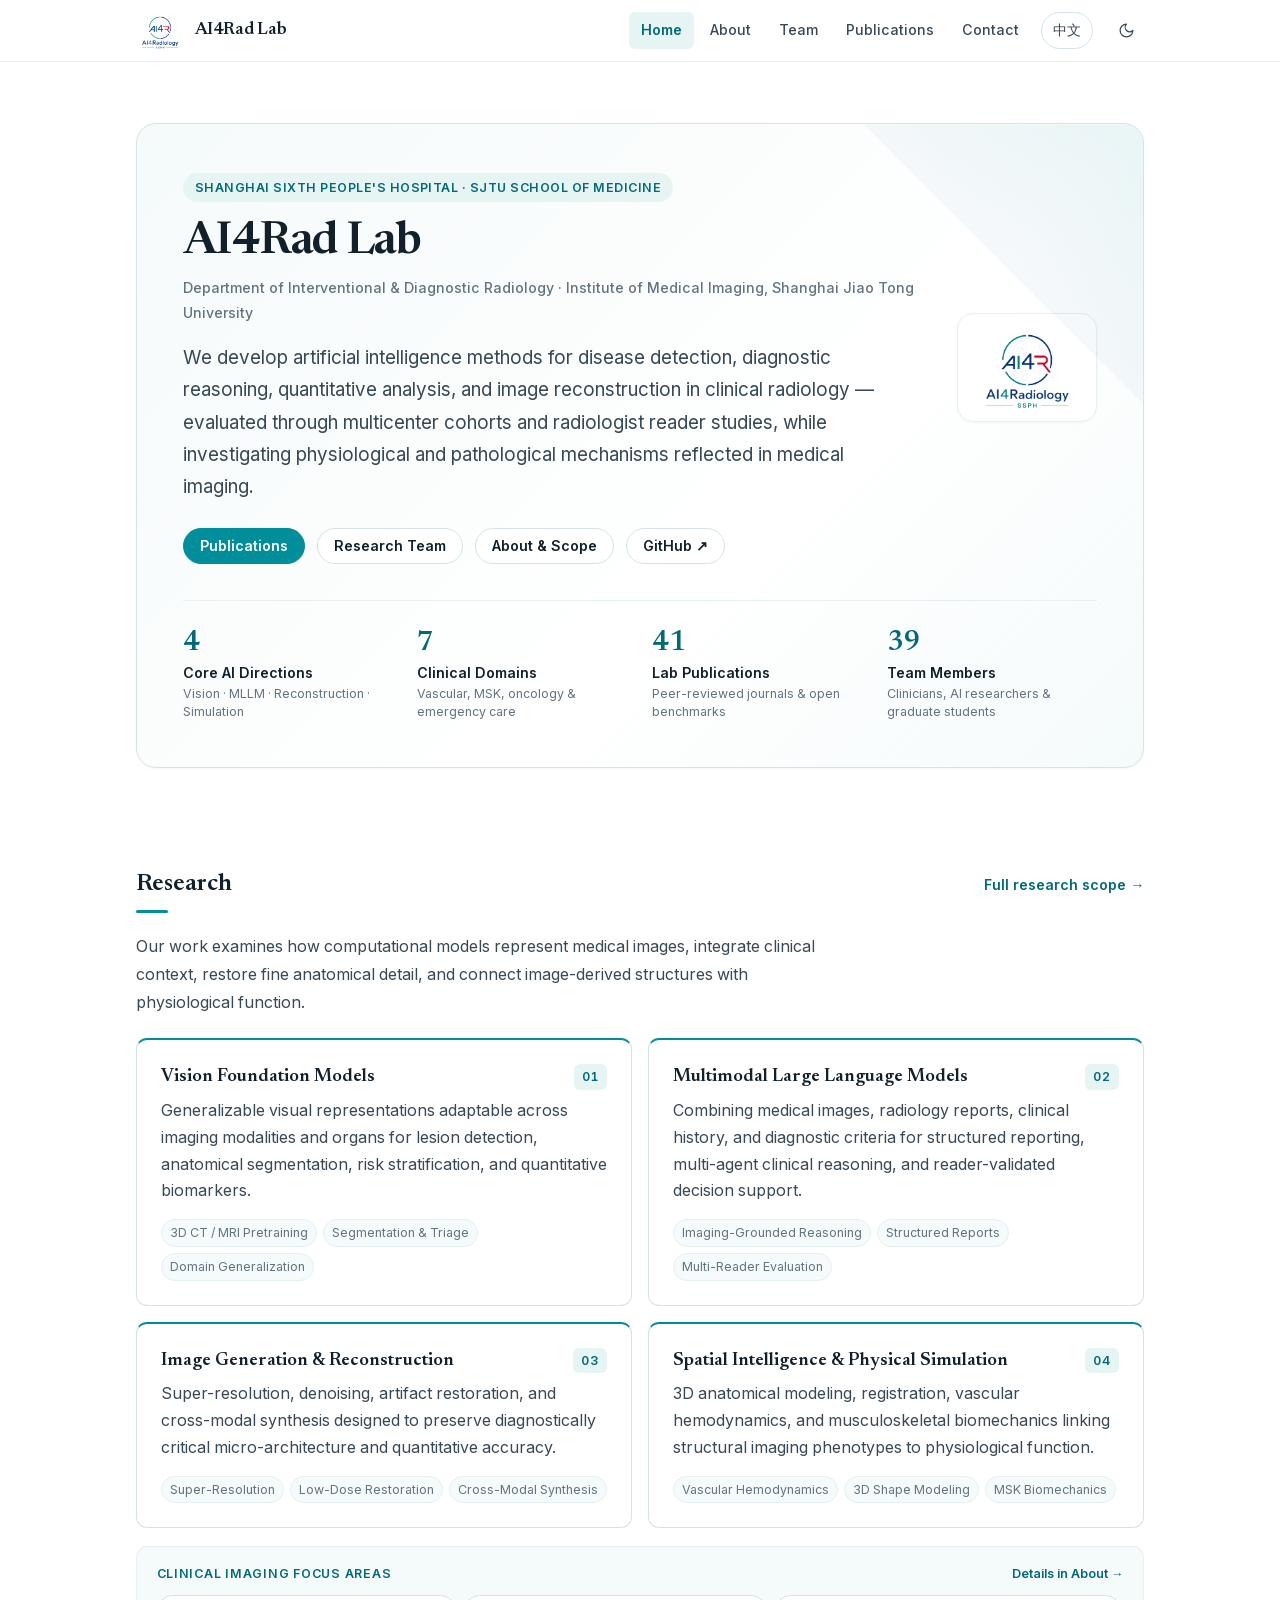
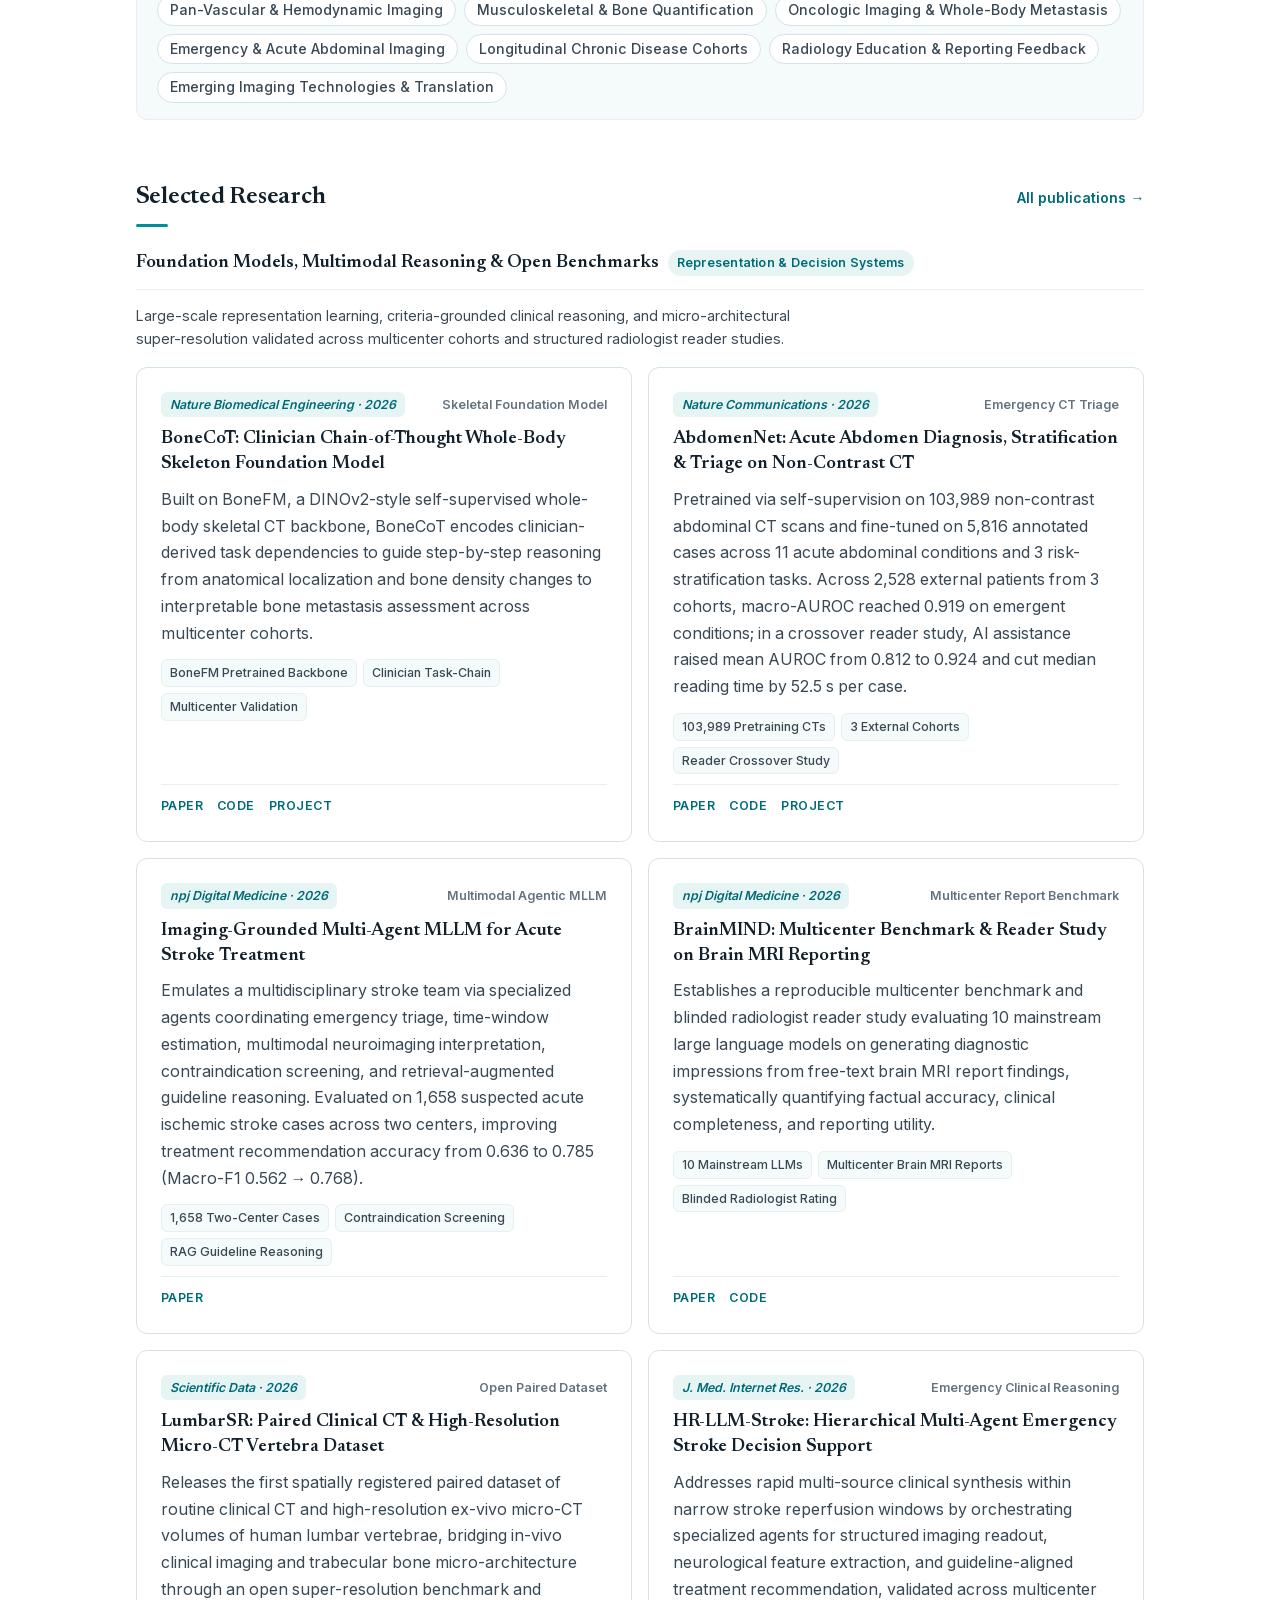
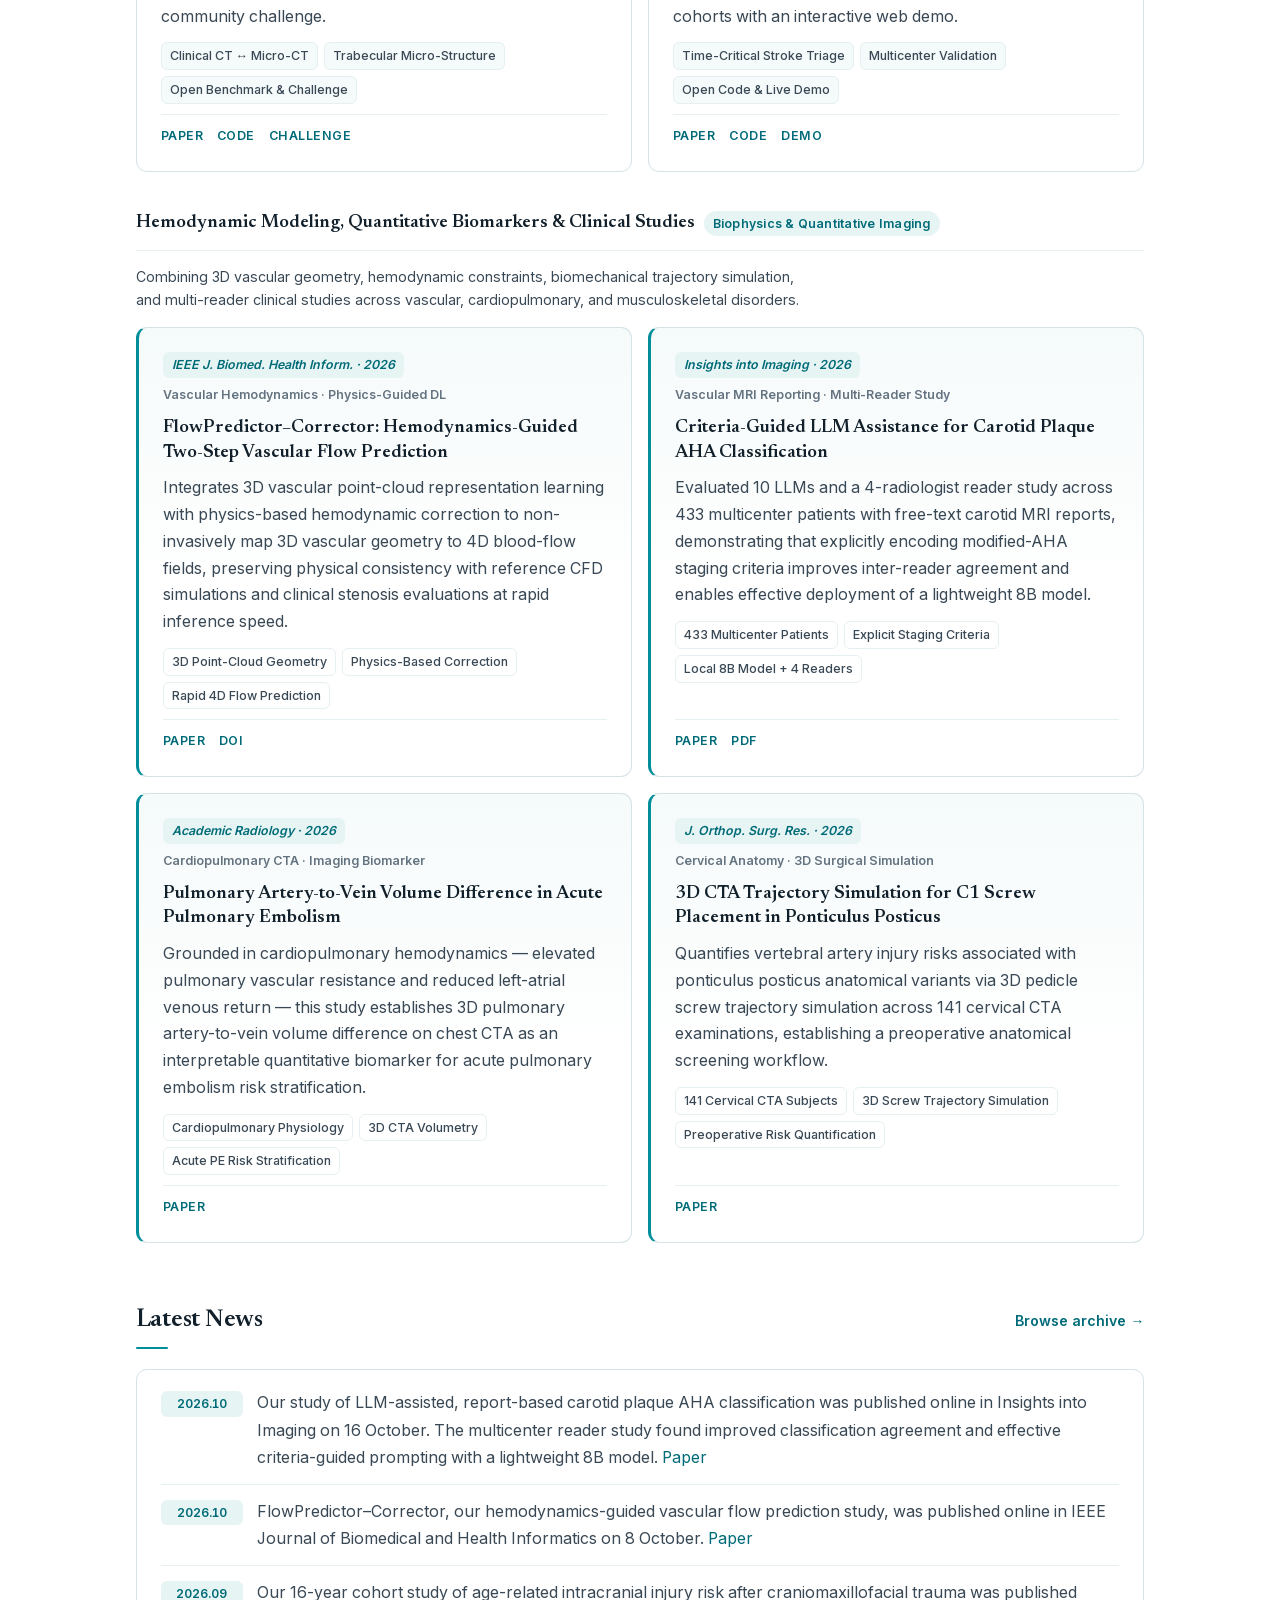
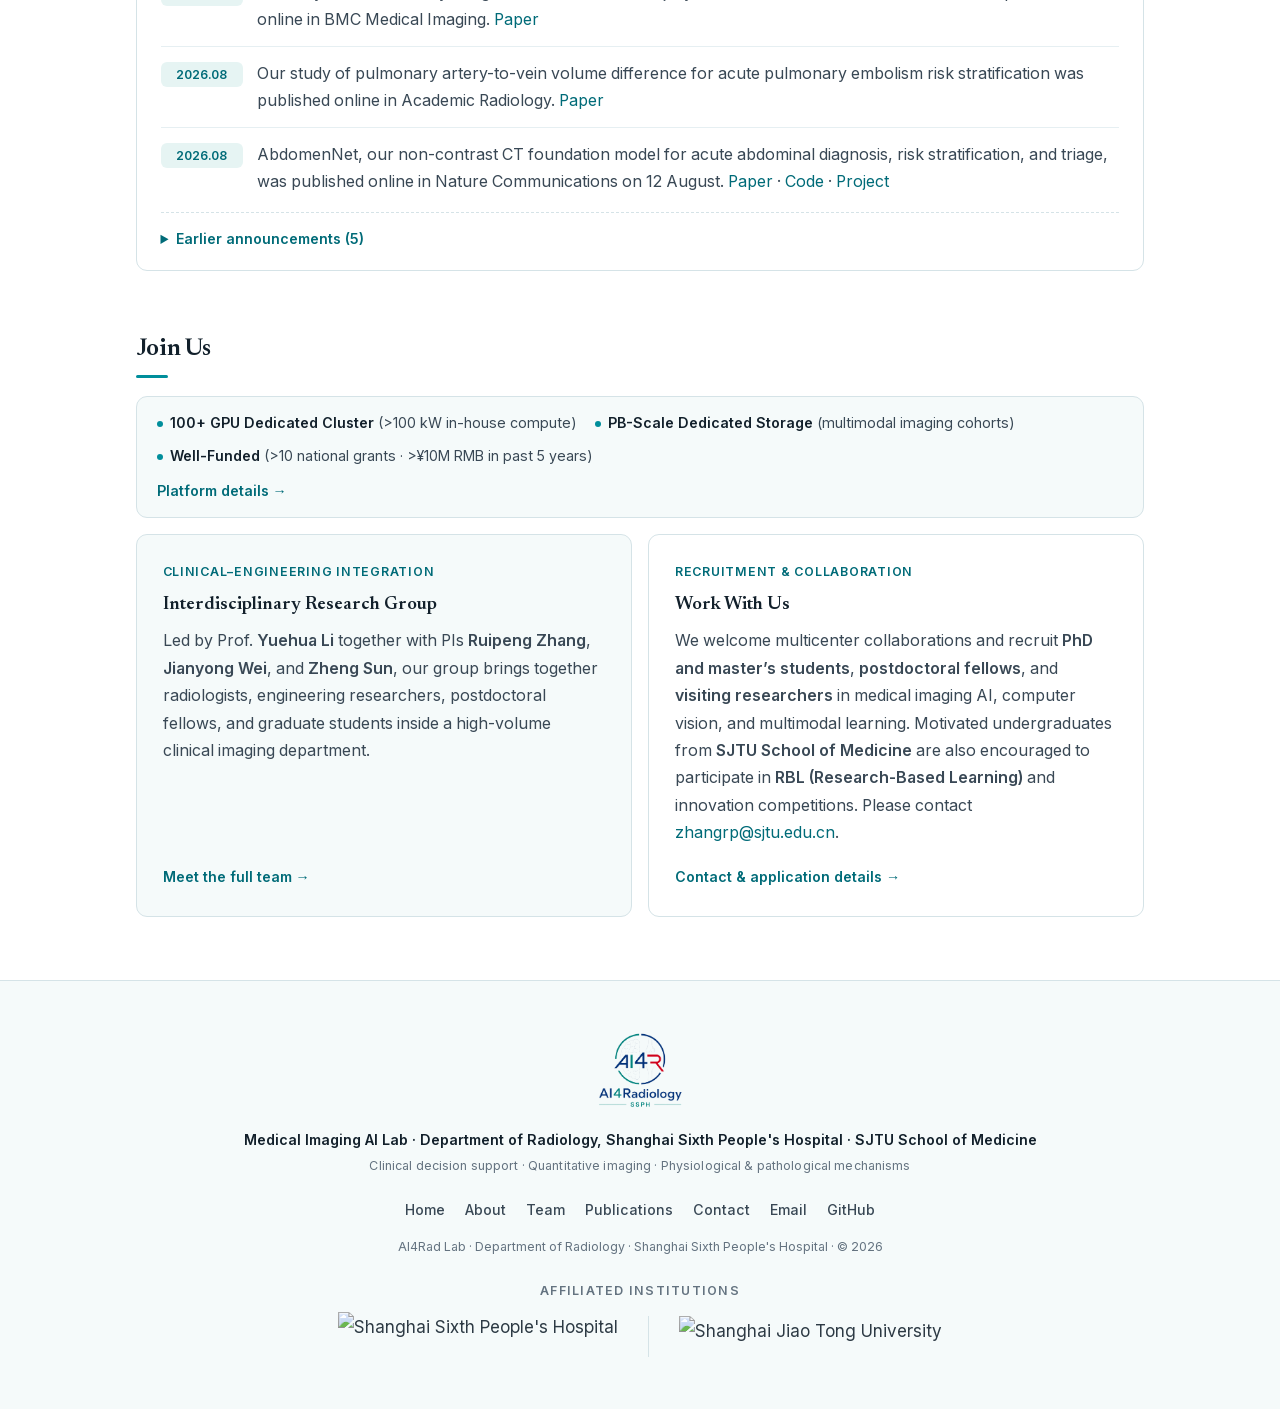
==== commit adc7c516: "Refine research scope tone, feature FlowPredictor-Corrector, and generalize emerging imaging technol" ====
--- a/index.html
+++ b/index.html
@@ -146,7 +146,7 @@
           <li>Emergency &amp; Acute Abdominal Imaging</li>
           <li>Longitudinal Chronic Disease Cohorts</li>
           <li>Radiology Education &amp; Reporting Feedback</li>
-          <li>Photon-Counting CT &amp; Emerging Modalities</li>
+          <li>Emerging Imaging Technologies &amp; Translation</li>
         </ul>
       </div>
     </section>
@@ -159,9 +159,9 @@
 
       <div class="subsec-block">
         <div class="subsec-head">
-          <h3 class="subsec-title">Foundation Models, Multimodal Agents &amp; Open Benchmarks <span class="subsec-badge">Flagship Systems</span></h3>
-        </div>
-        <p class="subsec-desc">Large-scale representation learning, imaging-grounded clinical reasoning, and micro-architectural super-resolution validated across multicenter cohorts and structured radiologist reader studies.</p>
+          <h3 class="subsec-title">Foundation Models, Multimodal Reasoning &amp; Open Benchmarks <span class="subsec-badge">Representation &amp; Decision Systems</span></h3>
+        </div>
+        <p class="subsec-desc">Large-scale representation learning, criteria-grounded clinical reasoning, and micro-architectural super-resolution validated across multicenter cohorts and structured radiologist reader studies.</p>
 
         <div class="project-grid">
           <article class="project-card">
@@ -242,8 +242,8 @@
               <span class="project-card__venue">Scientific Data · 2026</span>
               <span class="project-card__domain">Open Paired Dataset</span>
             </div>
-            <h4 class="project-card__title"><a href="https://www.nature.com/articles/s41597-026-07748-5" target="_blank" rel="noopener">LumbarSR: Paired Clinical CT &amp; Photon-Counting Micro-CT Vertebra Dataset</a></h4>
-            <p class="project-card__desc">Releases the first spatially registered paired dataset of routine clinical CT and high-resolution photon-counting micro-CT volumes of human lumbar vertebrae, bridging in-vivo clinical imaging and trabecular bone micro-architecture through an open super-resolution benchmark and community challenge.</p>
+            <h4 class="project-card__title"><a href="https://www.nature.com/articles/s41597-026-07748-5" target="_blank" rel="noopener">LumbarSR: Paired Clinical CT &amp; High-Resolution Micro-CT Vertebra Dataset</a></h4>
+            <p class="project-card__desc">Releases the first spatially registered paired dataset of routine clinical CT and high-resolution ex-vivo micro-CT volumes of human lumbar vertebrae, bridging in-vivo clinical imaging and trabecular bone micro-architecture through an open super-resolution benchmark and community challenge.</p>
             <div class="project-card__highlights">
               <span class="project-card__chip">Clinical CT ↔ Micro-CT</span>
               <span class="project-card__chip">Trabecular Micro-Structure</span>
@@ -279,21 +279,39 @@
 
       <div class="subsec-block">
         <div class="subsec-head">
-          <h3 class="subsec-title">Clinical Cohorts, Quantitative Biomarkers &amp; Applied Studies <span class="subsec-badge">Undergraduate / RBL Friendly</span></h3>
-        </div>
-        <p class="subsec-desc">Impactful radiology research does not always require 100,000-scan pretraining — starting from anatomical variants, cardiopulmonary physiology, and concrete clinical questions, students lead peer-reviewed studies via cohort analysis, 3D quantitative measurement, surgical trajectory simulation, and lightweight LLM prompting:</p>
+          <h3 class="subsec-title">Hemodynamic Modeling, Quantitative Biomarkers &amp; Clinical Studies <span class="subsec-badge">Biophysics &amp; Quantitative Imaging</span></h3>
+        </div>
+        <p class="subsec-desc">Combining 3D vascular geometry, hemodynamic constraints, biomechanical trajectory simulation, and multi-reader clinical studies across vascular, cardiopulmonary, and musculoskeletal disorders.</p>
 
         <div class="project-grid">
           <article class="project-card project-card--foundational">
             <div class="project-card__meta">
+              <span class="project-card__venue">IEEE J. Biomed. Health Inform. · 2026</span>
+              <span class="project-card__domain">Vascular Hemodynamics · Physics-Guided DL</span>
+            </div>
+            <h4 class="project-card__title"><a href="https://ieeexplore.ieee.org/document/11726865" target="_blank" rel="noopener">FlowPredictor–Corrector: Hemodynamics-Guided Two-Step Vascular Flow Prediction</a></h4>
+            <p class="project-card__desc">Integrates 3D vascular point-cloud representation learning with physics-based hemodynamic correction to non-invasively map 3D vascular geometry to 4D blood-flow fields, preserving physical consistency with reference CFD simulations and clinical stenosis evaluations at rapid inference speed.</p>
+            <div class="project-card__highlights">
+              <span class="project-card__chip">3D Point-Cloud Geometry</span>
+              <span class="project-card__chip">Physics-Based Correction</span>
+              <span class="project-card__chip">Rapid 4D Flow Prediction</span>
+            </div>
+            <div class="project-card__links">
+              <a href="https://ieeexplore.ieee.org/document/11726865" target="_blank" rel="noopener">Paper</a>
+              <a href="https://doi.org/10.1109/JBHI.2026.3741575" target="_blank" rel="noopener">DOI</a>
+            </div>
+          </article>
+
+          <article class="project-card project-card--foundational">
+            <div class="project-card__meta">
               <span class="project-card__venue">Insights into Imaging · 2026</span>
-              <span class="project-card__domain">Criteria Prompting · Lightweight LLM</span>
-            </div>
-            <h4 class="project-card__title"><a href="https://link.springer.com/article/10.1186/s13244-026-02421-2" target="_blank" rel="noopener">Criteria-Guided Lightweight LLM Assistance for Carotid Plaque AHA Classification</a></h4>
-            <p class="project-card__desc">Evaluated 10 LLMs and a 4-radiologist reader study across 433 multicenter patients with free-text carotid MRI reports, demonstrating that explicitly encoding clinical modified-AHA staging criteria enables a locally deployable lightweight 8B model to improve inter-reader classification agreement.</p>
+              <span class="project-card__domain">Vascular MRI Reporting · Multi-Reader Study</span>
+            </div>
+            <h4 class="project-card__title"><a href="https://link.springer.com/article/10.1186/s13244-026-02421-2" target="_blank" rel="noopener">Criteria-Guided LLM Assistance for Carotid Plaque AHA Classification</a></h4>
+            <p class="project-card__desc">Evaluated 10 LLMs and a 4-radiologist reader study across 433 multicenter patients with free-text carotid MRI reports, demonstrating that explicitly encoding modified-AHA staging criteria improves inter-reader agreement and enables effective deployment of a lightweight 8B model.</p>
             <div class="project-card__highlights">
               <span class="project-card__chip">433 Multicenter Patients</span>
-              <span class="project-card__chip">Explicit Clinical Criteria</span>
+              <span class="project-card__chip">Explicit Staging Criteria</span>
               <span class="project-card__chip">Local 8B Model + 4 Readers</span>
             </div>
             <div class="project-card__links">
@@ -305,14 +323,14 @@
           <article class="project-card project-card--foundational">
             <div class="project-card__meta">
               <span class="project-card__venue">Academic Radiology · 2026</span>
-              <span class="project-card__domain">Pathophysiology · 3D CTA Biomarker</span>
-            </div>
-            <h4 class="project-card__title"><a href="https://www.sciencedirect.com/science/article/pii/S1076633226005945" target="_blank" rel="noopener">Pulmonary Artery-to-Vein Volume Difference for Acute Pulmonary Embolism</a></h4>
-            <p class="project-card__desc">Grounded in cardiopulmonary hemodynamics — elevated pulmonary vascular resistance and reduced left-atrial venous return — this study extracts 3D pulmonary artery-to-vein volume difference on chest CTA as an interpretable quantitative biomarker for acute pulmonary embolism risk stratification.</p>
-            <div class="project-card__highlights">
-              <span class="project-card__chip">Physiology-Driven Hypothesis</span>
-              <span class="project-card__chip">3D Vascular Volumetry</span>
-              <span class="project-card__chip">Emergency Risk Stratification</span>
+              <span class="project-card__domain">Cardiopulmonary CTA · Imaging Biomarker</span>
+            </div>
+            <h4 class="project-card__title"><a href="https://www.sciencedirect.com/science/article/pii/S1076633226005945" target="_blank" rel="noopener">Pulmonary Artery-to-Vein Volume Difference in Acute Pulmonary Embolism</a></h4>
+            <p class="project-card__desc">Grounded in cardiopulmonary hemodynamics — elevated pulmonary vascular resistance and reduced left-atrial venous return — this study establishes 3D pulmonary artery-to-vein volume difference on chest CTA as an interpretable quantitative biomarker for acute pulmonary embolism risk stratification.</p>
+            <div class="project-card__highlights">
+              <span class="project-card__chip">Cardiopulmonary Physiology</span>
+              <span class="project-card__chip">3D CTA Volumetry</span>
+              <span class="project-card__chip">Acute PE Risk Stratification</span>
             </div>
             <div class="project-card__links">
               <a href="https://www.sciencedirect.com/science/article/pii/S1076633226005945" target="_blank" rel="noopener">Paper</a>
@@ -322,34 +340,17 @@
           <article class="project-card project-card--foundational">
             <div class="project-card__meta">
               <span class="project-card__venue">J. Orthop. Surg. Res. · 2026</span>
-              <span class="project-card__domain">Anatomical Variant · 3D Simulation</span>
+              <span class="project-card__domain">Cervical Anatomy · 3D Surgical Simulation</span>
             </div>
             <h4 class="project-card__title"><a href="https://doi.org/10.1186/s13018-026-07046-1" target="_blank" rel="noopener">3D CTA Trajectory Simulation for C1 Screw Placement in Ponticulus Posticus</a></h4>
-            <p class="project-card__desc">Addresses distorted cervical bony landmarks and vertebral artery injury risk in ponticulus posticus variants by performing 3D screw trajectory simulation across 141 cervical CTA examinations to establish a quantitative preoperative safety workflow.</p>
+            <p class="project-card__desc">Quantifies vertebral artery injury risks associated with ponticulus posticus anatomical variants via 3D pedicle screw trajectory simulation across 141 cervical CTA examinations, establishing a preoperative anatomical screening workflow.</p>
             <div class="project-card__highlights">
               <span class="project-card__chip">141 Cervical CTA Subjects</span>
               <span class="project-card__chip">3D Screw Trajectory Simulation</span>
-              <span class="project-card__chip">Spine Preoperative Planning</span>
+              <span class="project-card__chip">Preoperative Risk Quantification</span>
             </div>
             <div class="project-card__links">
               <a href="https://doi.org/10.1186/s13018-026-07046-1" target="_blank" rel="noopener">Paper</a>
-            </div>
-          </article>
-
-          <article class="project-card project-card--foundational">
-            <div class="project-card__meta">
-              <span class="project-card__venue">BMC Medical Imaging · 2026</span>
-              <span class="project-card__domain">Clinical Epidemiology · 16-Year Cohort</span>
-            </div>
-            <h4 class="project-card__title"><a href="https://link.springer.com/article/10.1186/s12880-026-02801-6" target="_blank" rel="noopener">16-Year Cohort on Craniomaxillofacial Trauma &amp; Acute Intracranial Injury</a></h4>
-            <p class="project-card__desc">Analyzes a consecutive 16-year hospital trauma imaging cohort to characterize age-dependent risks of acute intracranial injury, highlighting occult vulnerability in older adults presenting with isolated facial fractures to guide emergency head CT screening.</p>
-            <div class="project-card__highlights">
-              <span class="project-card__chip">16-Year Hospital Cohort</span>
-              <span class="project-card__chip">High-Risk Subgroup Discovery</span>
-              <span class="project-card__chip">Emergency CT Evidence</span>
-            </div>
-            <div class="project-card__links">
-              <a href="https://link.springer.com/article/10.1186/s12880-026-02801-6" target="_blank" rel="noopener">Paper</a>
             </div>
           </article>
         </div>
@@ -385,28 +386,10 @@
         </div>
 
         <div class="info-card">
-          <span class="info-card__eyebrow">Graduate &amp; Postdoctoral Openings</span>
-          <h3 class="info-card__title">PhD / Master’s, Postdocs &amp; Visiting Scholars</h3>
-          <p class="info-card__body">We welcome multicenter collaborations and recruit <strong>PhD and master’s students</strong>, <strong>postdoctoral fellows</strong>, and <strong>visiting researchers</strong> in medical imaging AI, computer vision, and multimodal learning. Send your CV and research interests to <a href="mailto:zhangrp@sjtu.edu.cn">zhangrp@sjtu.edu.cn</a>.</p>
+          <span class="info-card__eyebrow">Recruitment &amp; Collaboration</span>
+          <h3 class="info-card__title">Work With Us</h3>
+          <p class="info-card__body">We welcome multicenter collaborations and recruit <strong>PhD and master’s students</strong>, <strong>postdoctoral fellows</strong>, and <strong>visiting researchers</strong> in medical imaging AI, computer vision, and multimodal learning. Motivated undergraduates from <strong>SJTU School of Medicine</strong> are also encouraged to participate in <strong>RBL (Research-Based Learning)</strong> and innovation competitions. Please contact <a href="mailto:zhangrp@sjtu.edu.cn">zhangrp@sjtu.edu.cn</a>.</p>
           <div class="info-card__footer"><a href="./contact.html">Contact &amp; application details →</a></div>
-        </div>
-      </div>
-
-      <div class="ug-callout">
-        <div>
-          <span class="info-card__eyebrow">For SJTU School of Medicine Undergraduates · Open Year-Round</span>
-          <h3 class="ug-callout__title">Undergraduates Welcome: RBL &amp; Innovation Competitions</h3>
-          <p class="ug-callout__body">We warmly encourage undergraduates from <strong>SJTU School of Medicine</strong> (Clinical Medicine 5/8-year programs, Medical Imaging Technology, Biomedical Sciences, Stomatology, and Public Health) to join our lab! <strong>No prior deep-learning coding background is required</strong> — students receive dual mentorship from frontline radiologists and AI mentors, starting from clinical cohort curation, 3D anatomical quantification, surgical simulation, or LLM reader studies. Both individual students and pre-formed RBL / competition teams are welcome.</p>
-        </div>
-        <div class="ug-callout__side">
-          <span class="ug-callout__side-label">Supported Undergraduate Tracks</span>
-          <ul class="ug-tracks">
-            <li>RBL (Research-Based Learning)</li>
-            <li>National / Municipal Innovation Programs (大创)</li>
-            <li>Challenge Cup &amp; Innovation Competitions</li>
-            <li>Honors Program &amp; Senior Thesis</li>
-          </ul>
-          <p class="ug-callout__cta">Email a brief introduction (year, major &amp; interests) to Dr. Ruipeng Zhang: <a href="mailto:zhangrp@sjtu.edu.cn">zhangrp@sjtu.edu.cn</a></p>
         </div>
       </div>
     </section>
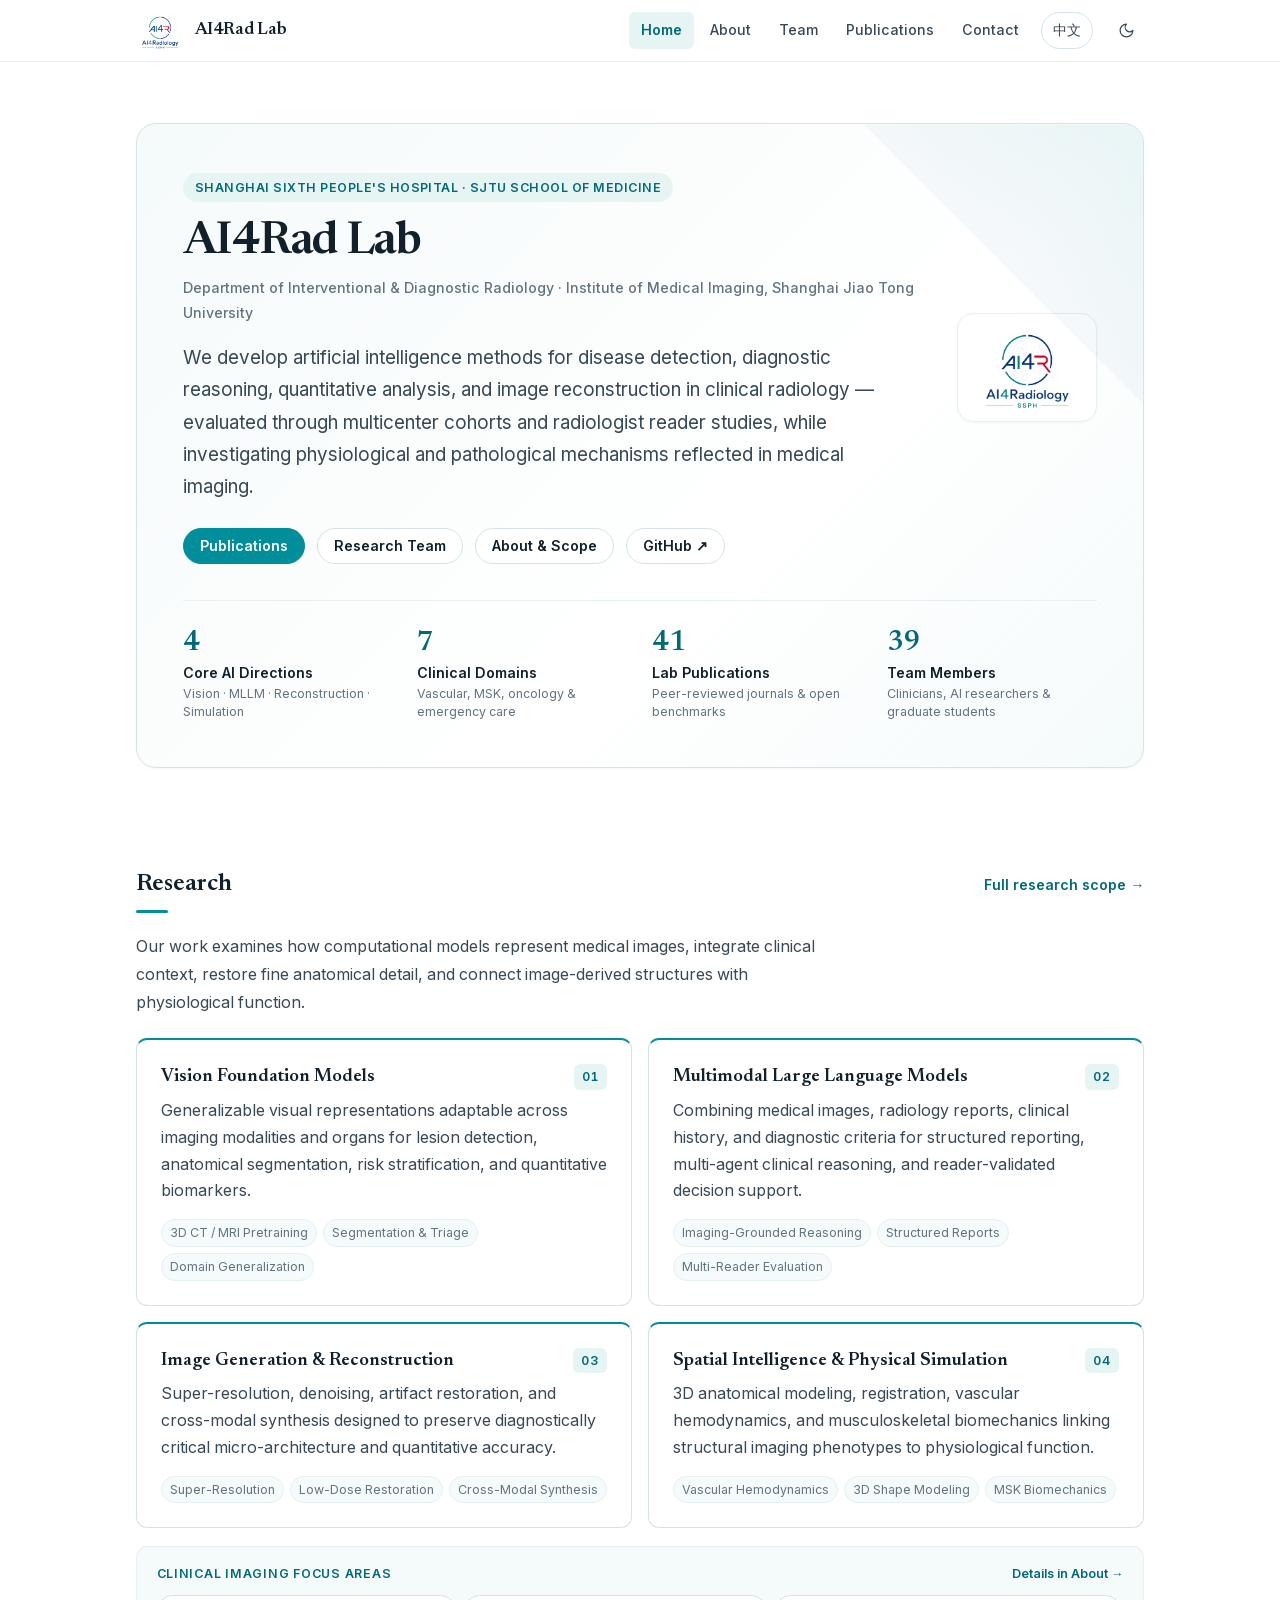
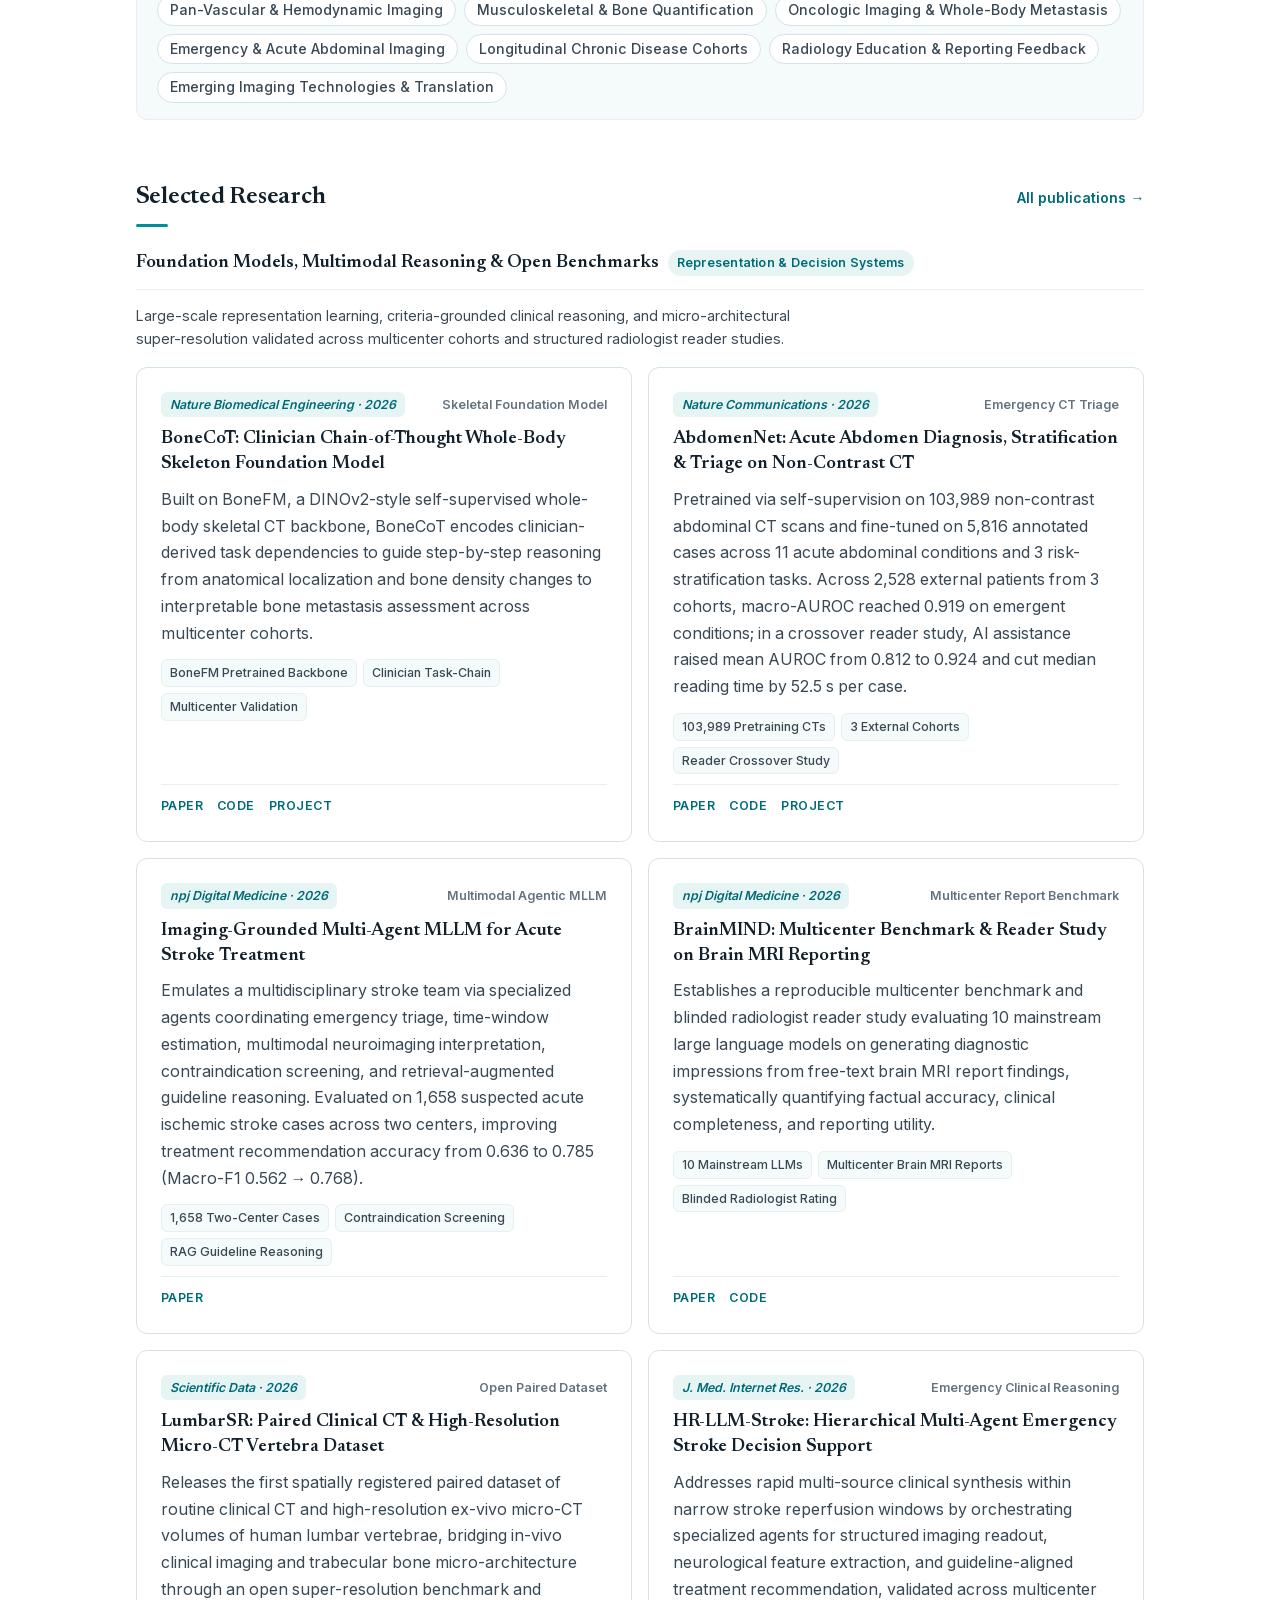
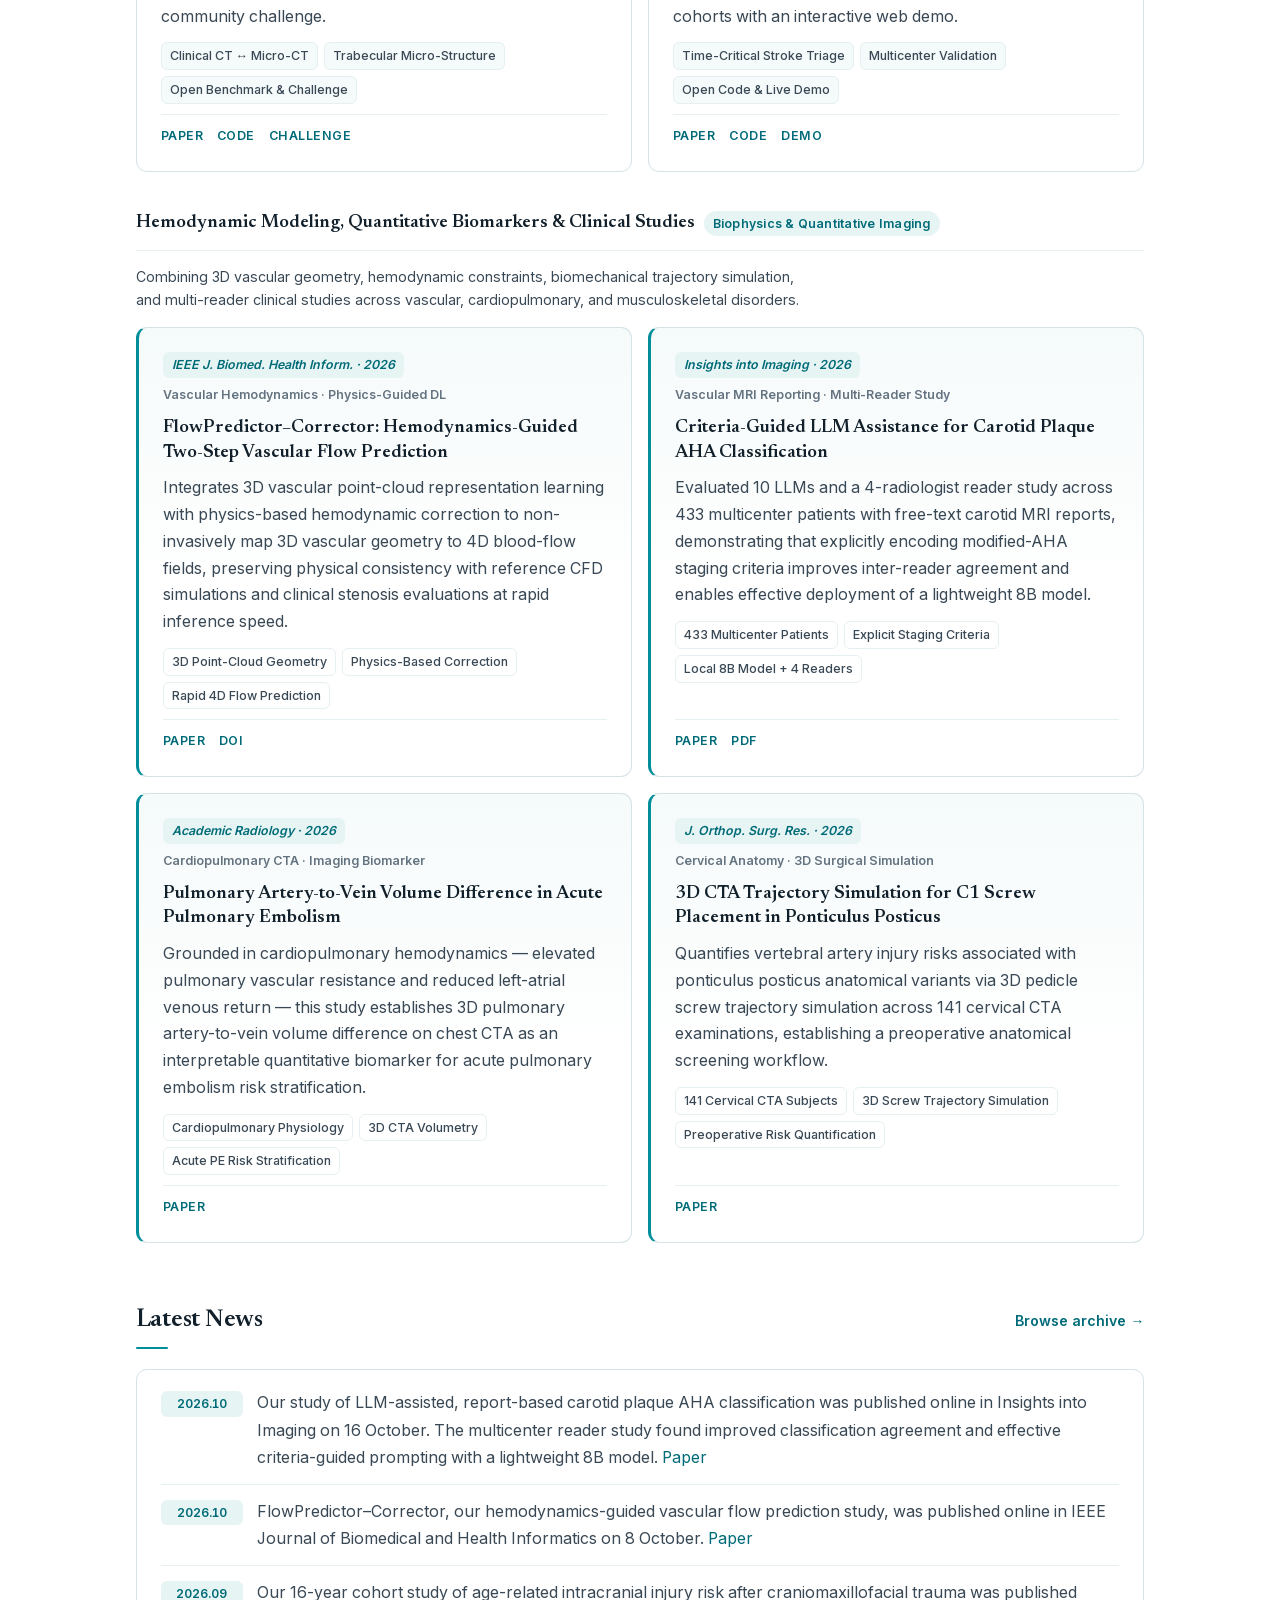
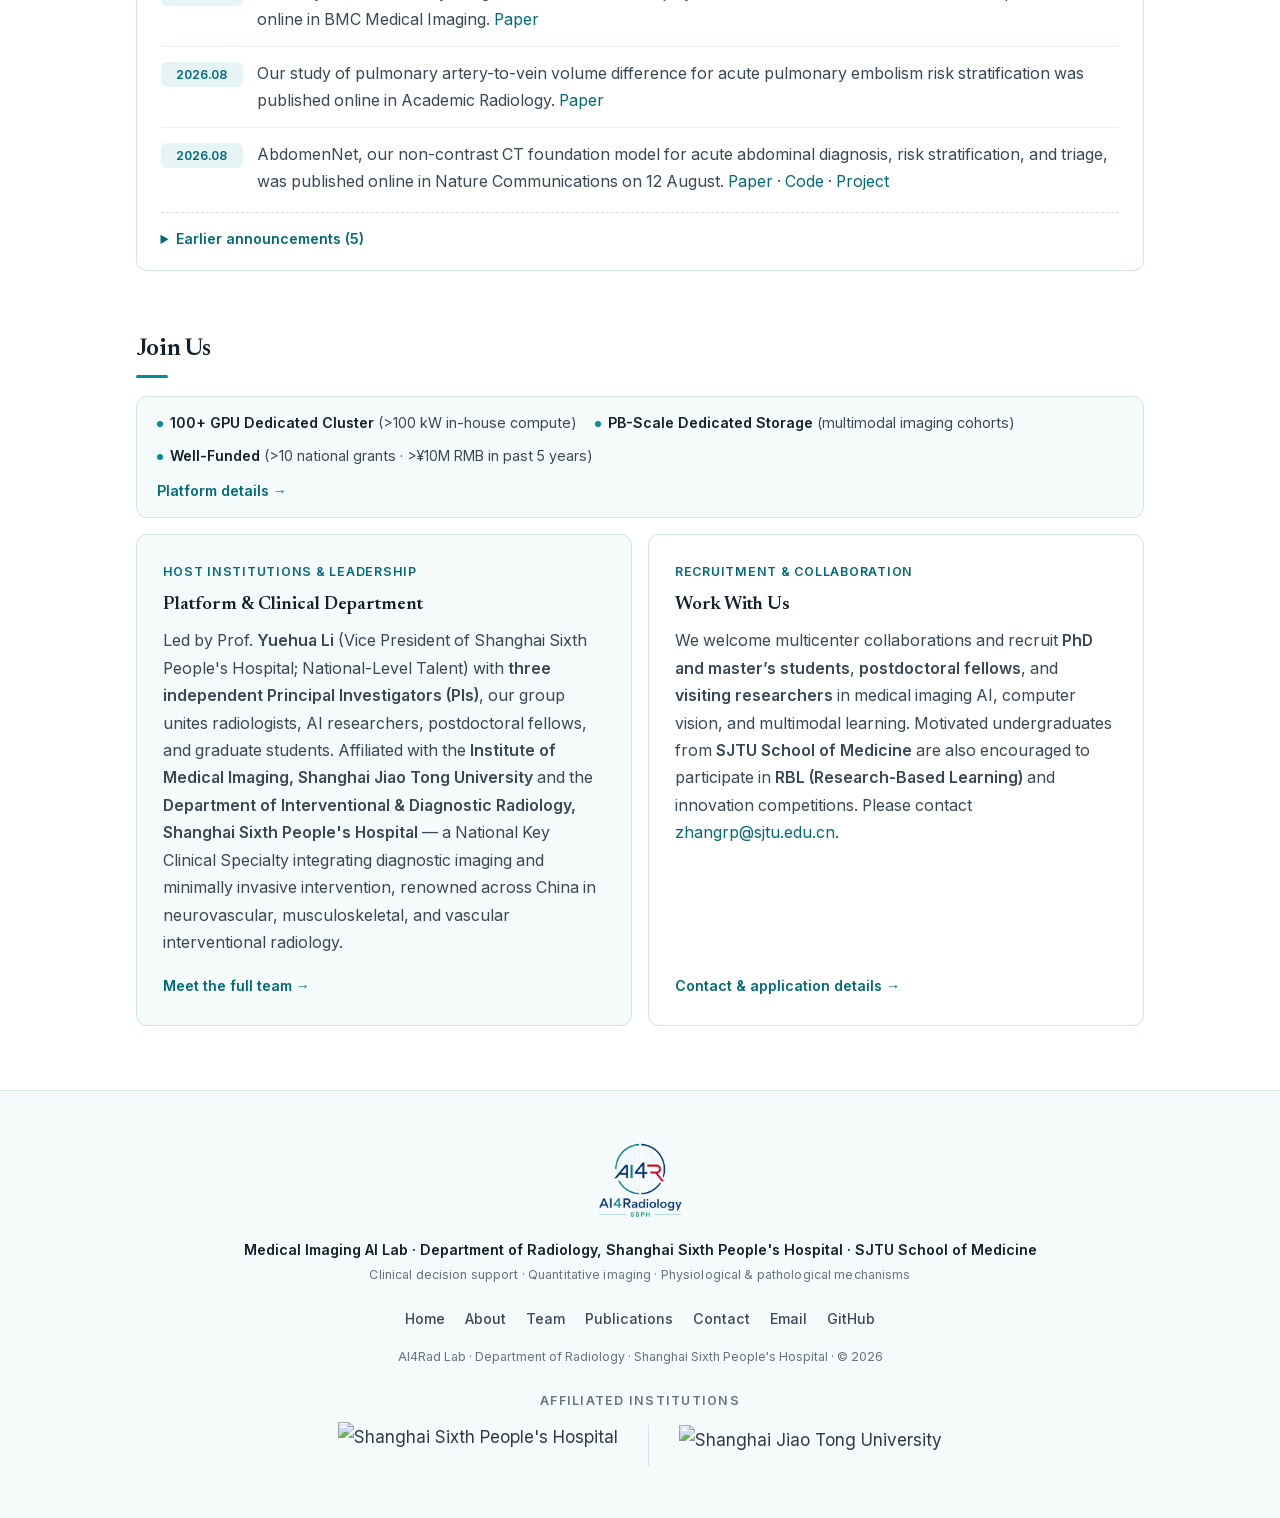
==== commit 16752c6b: "Refine leadership and host department introduction across pages" ====
--- a/index.html
+++ b/index.html
@@ -6,7 +6,7 @@
   <meta name="description" content="AI4Rad Lab — Medical imaging AI research in the Department of Radiology at Shanghai Sixth People's Hospital, Shanghai Jiao Tong University School of Medicine.">
   <title>AI4Rad Lab · Medical Imaging AI</title>
   <link rel="icon" href="images/brand/team-logo.png">
-  <link rel="stylesheet" href="css/style.css?v=20261121">
+  <link rel="stylesheet" href="css/style.css?v=20261121b">
 </head>
 <body>
   <nav class="nav">
@@ -379,9 +379,9 @@
       </div>
       <div class="info-grid">
         <div class="info-card info-card--subtle">
-          <span class="info-card__eyebrow">Clinical–Engineering Integration</span>
-          <h3 class="info-card__title">Interdisciplinary Research Group</h3>
-          <p class="info-card__body">Led by Prof. <strong>Yuehua Li</strong> together with PIs <strong>Ruipeng Zhang</strong>, <strong>Jianyong Wei</strong>, and <strong>Zheng Sun</strong>, our group brings together radiologists, engineering researchers, postdoctoral fellows, and graduate students inside a high-volume clinical imaging department.</p>
+          <span class="info-card__eyebrow">Host Institutions &amp; Leadership</span>
+          <h3 class="info-card__title">Platform &amp; Clinical Department</h3>
+          <p class="info-card__body">Led by Prof. <strong>Yuehua Li</strong> (Vice President of Shanghai Sixth People's Hospital; National-Level Talent) with <strong>three independent Principal Investigators (PIs)</strong>, our group unites radiologists, AI researchers, postdoctoral fellows, and graduate students. Affiliated with the <strong>Institute of Medical Imaging, Shanghai Jiao Tong University</strong> and the <strong>Department of Interventional &amp; Diagnostic Radiology, Shanghai Sixth People's Hospital</strong> — a National Key Clinical Specialty integrating diagnostic imaging and minimally invasive intervention, renowned across China in neurovascular, musculoskeletal, and vascular interventional radiology.</p>
           <div class="info-card__footer"><a href="./team.html">Meet the full team →</a></div>
         </div>
 
@@ -420,7 +420,7 @@
     </div>
   </footer>
 
-  <script src="js/main.js?v=20261121"></script>
-  <script src="js/home.js?v=20261121"></script>
+  <script src="js/main.js?v=20261121b"></script>
+  <script src="js/home.js?v=20261121b"></script>
 </body>
 </html>
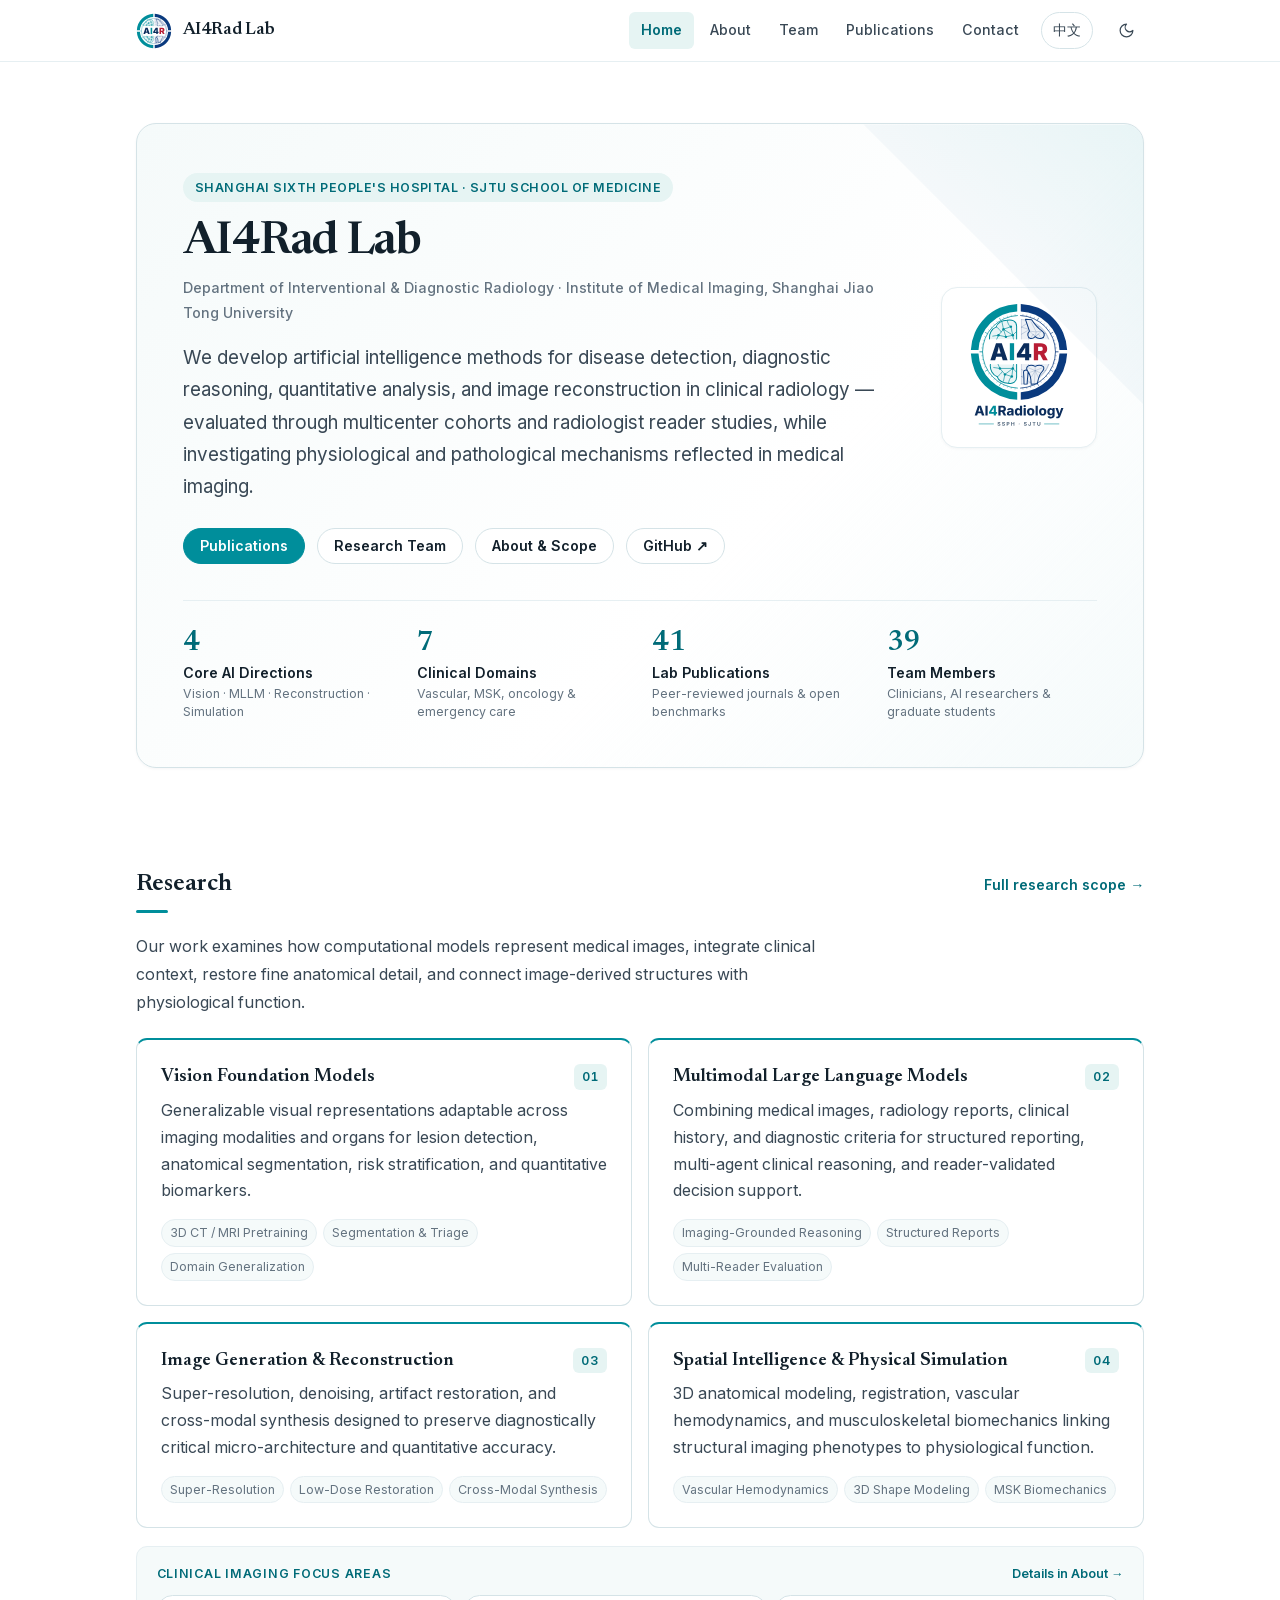
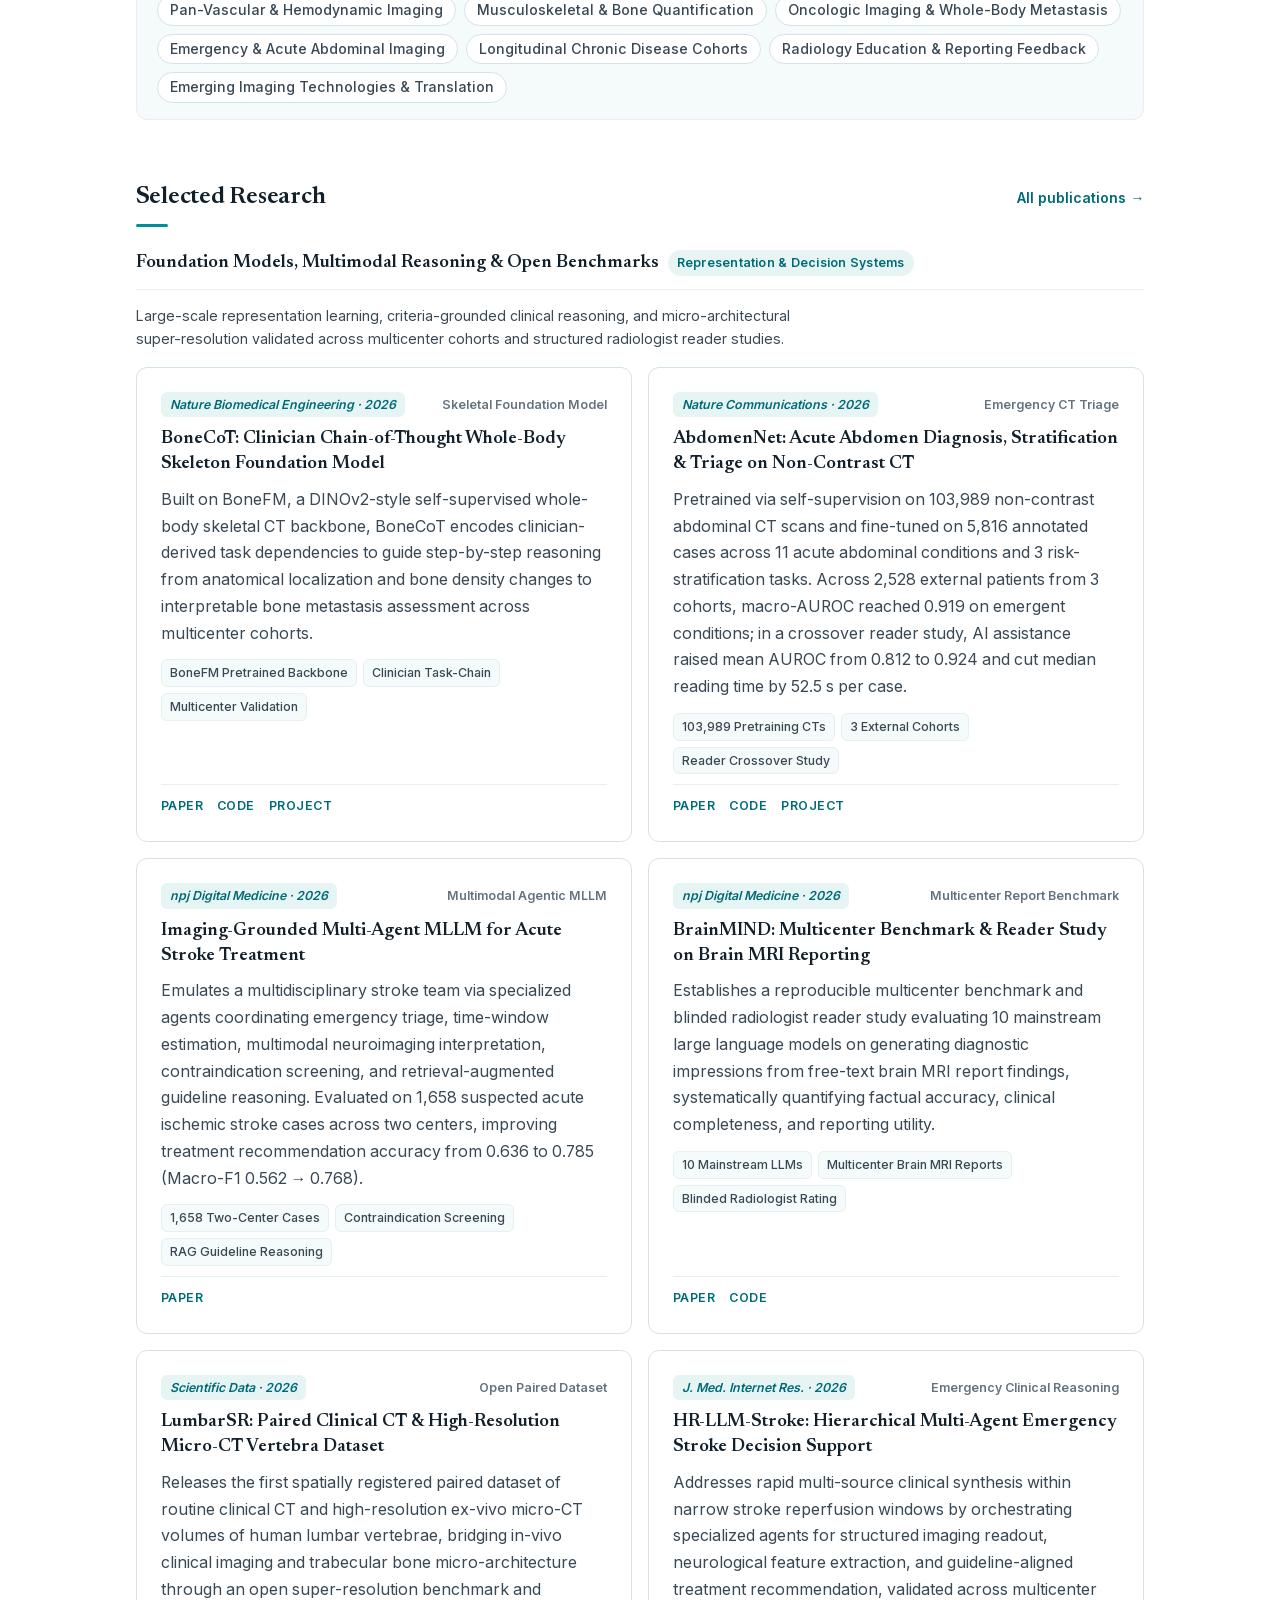
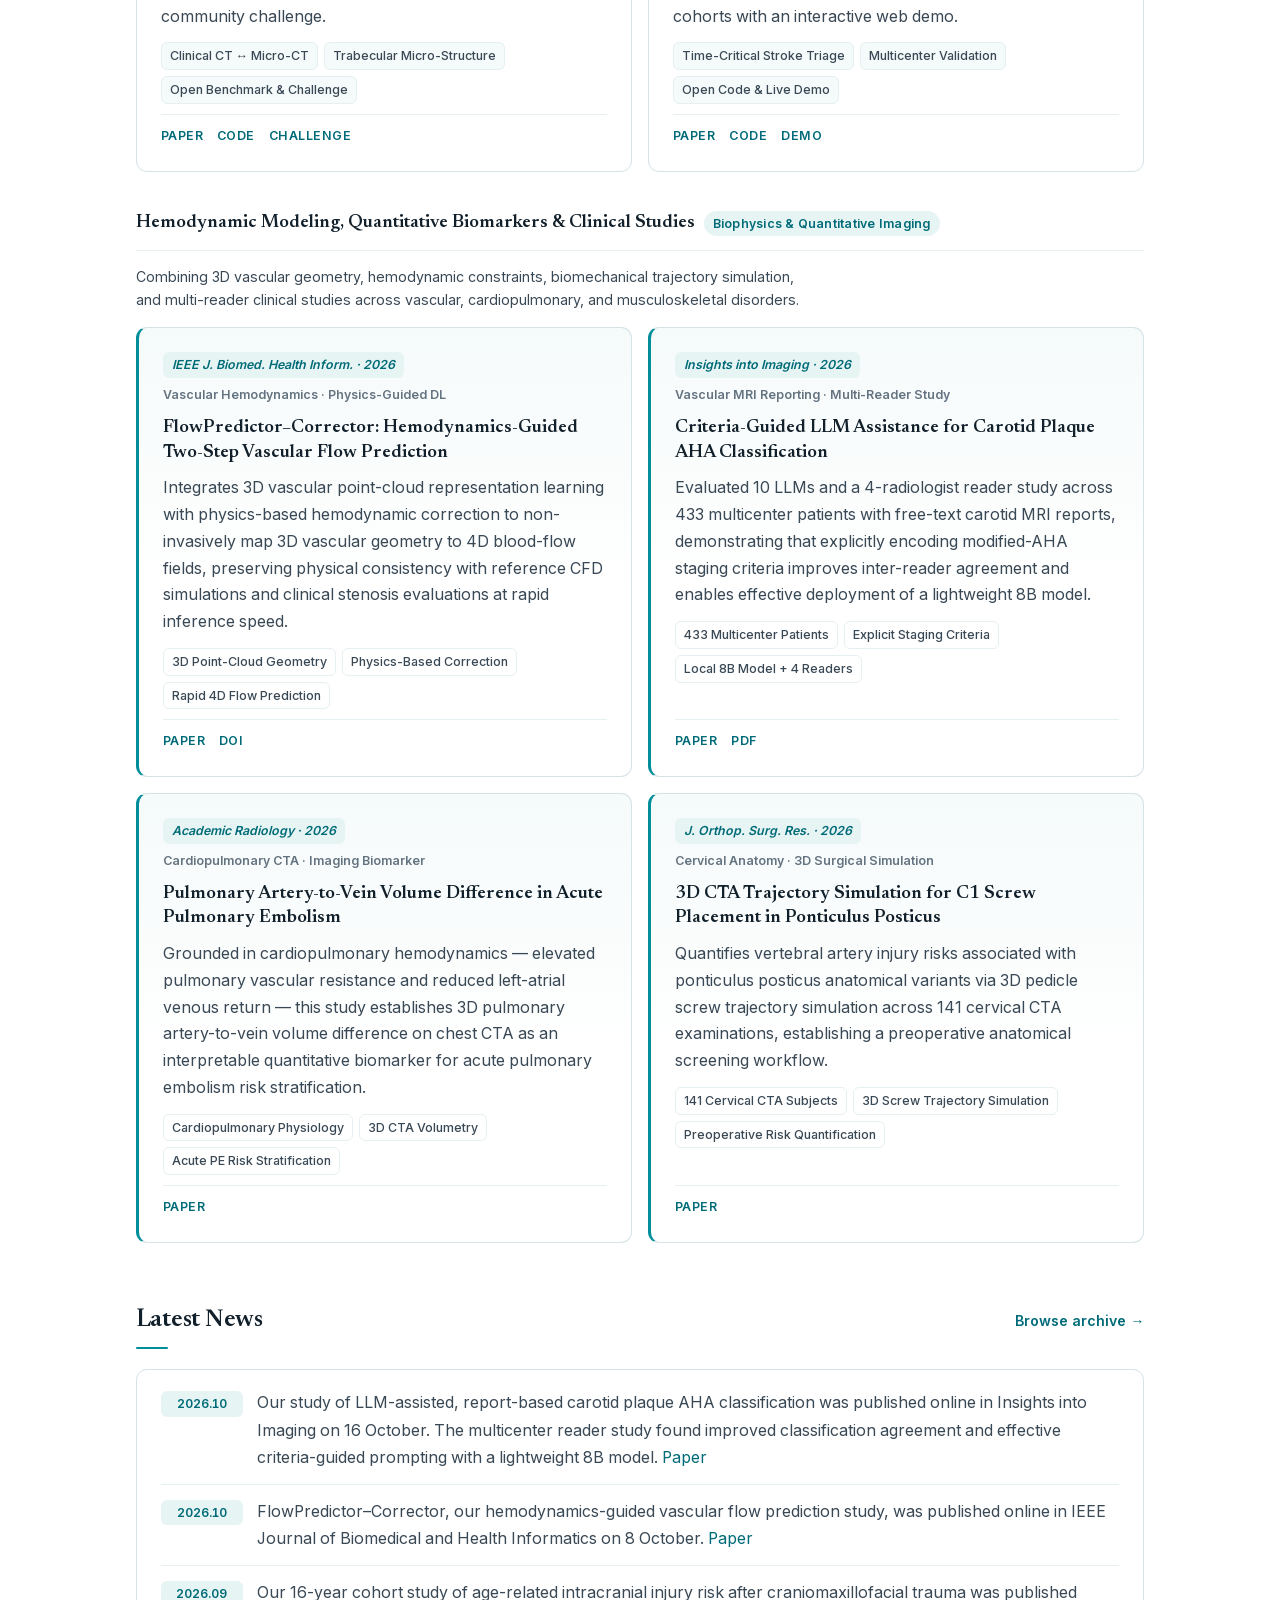
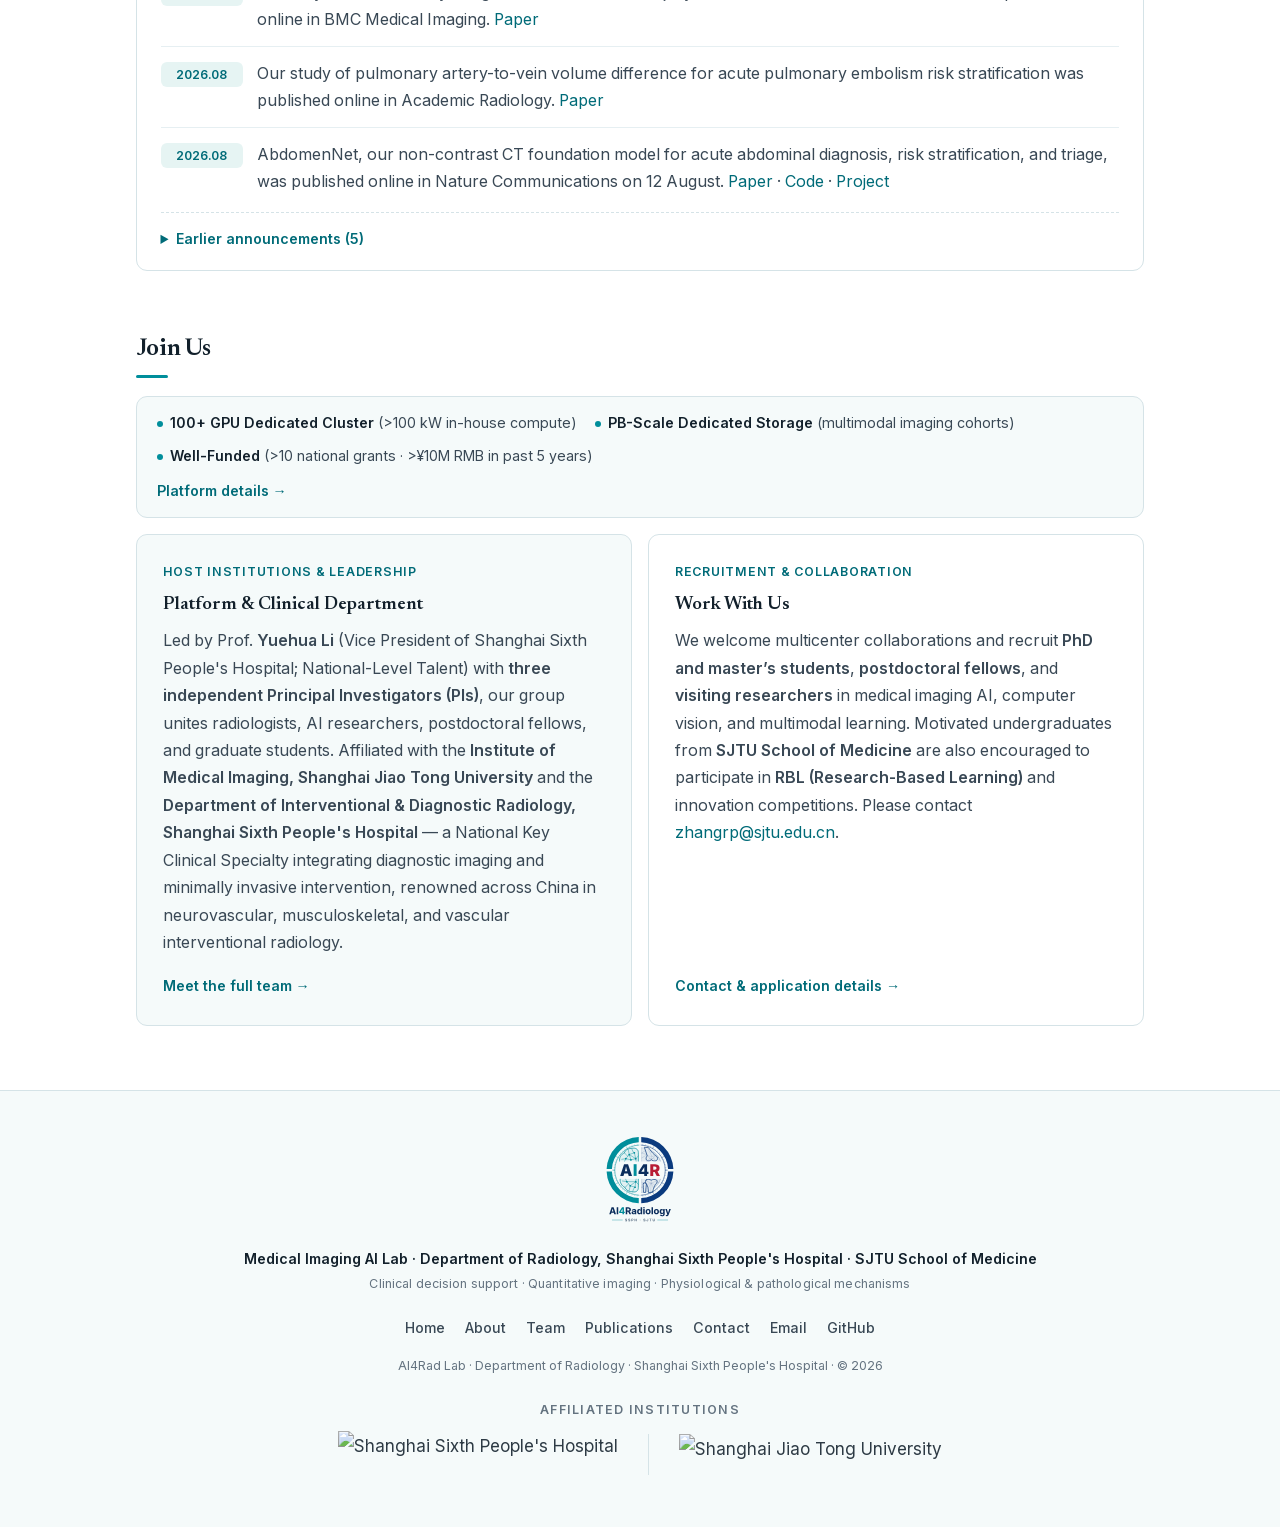
==== commit e1551537: "Upgrade lab logo and launch Unified Visual Identity System (VI v2.0)" ====
--- a/index.html
+++ b/index.html
@@ -5,14 +5,16 @@
   <meta name="viewport" content="width=device-width, initial-scale=1">
   <meta name="description" content="AI4Rad Lab — Medical imaging AI research in the Department of Radiology at Shanghai Sixth People's Hospital, Shanghai Jiao Tong University School of Medicine.">
   <title>AI4Rad Lab · Medical Imaging AI</title>
-  <link rel="icon" href="images/brand/team-logo.png">
-  <link rel="stylesheet" href="css/style.css?v=20261121b">
+  <link rel="icon" type="image/svg+xml" href="images/brand/vi/favicon.svg">
+  <link rel="icon" type="image/png" sizes="64x64" href="images/brand/vi/favicon-64.png">
+  <link rel="apple-touch-icon" href="images/brand/vi/apple-touch-icon.png">
+  <link rel="stylesheet" href="css/style.css?v=20261121c">
 </head>
 <body>
   <nav class="nav">
     <div class="nav__inner">
       <a href="./" class="nav__brand">
-        <img src="images/brand/team-logo.png" alt="AI4Rad" class="nav__brand-logo">
+        <img src="images/brand/vi/logo-mark-light.svg" alt="AI4Rad" class="nav__brand-logo logo-light"><img src="images/brand/vi/logo-mark-dark.svg" alt="AI4Rad" class="nav__brand-logo logo-dark">
         <span class="nav__brand-text">AI4Rad Lab</span>
       </a>
       <div class="nav__links">
@@ -44,7 +46,7 @@
             </div>
           </div>
           <div class="hero__brand-badge">
-            <img class="hero__emblem" src="images/brand/team-logo.png" alt="AI4Rad Lab">
+            <img class="hero__emblem logo-light" src="images/brand/team-logo.svg" alt="AI4Rad Lab"><img class="hero__emblem logo-dark" src="images/brand/team-logo-dark.svg" alt="AI4Rad Lab">
           </div>
         </div>
 
@@ -397,7 +399,7 @@
 
   <footer class="footer">
     <div class="footer__brand">
-      <img src="images/brand/team-logo.png" alt="AI4Rad Lab" class="footer__brandlogo">
+      <img src="images/brand/team-logo.svg" alt="AI4Rad Lab" class="footer__brandlogo logo-light"><img src="images/brand/team-logo-dark.svg" alt="AI4Rad Lab" class="footer__brandlogo logo-dark">
       <p class="footer__brand-cap"><span class="footer__brand-intro">Medical Imaging AI Lab · Department of Radiology, Shanghai Sixth People's Hospital · SJTU School of Medicine</span><span class="footer__brand-vision">Clinical decision support · Quantitative imaging · Physiological &amp; pathological mechanisms</span></p>
     </div>
     <div class="footer__links">
@@ -420,7 +422,7 @@
     </div>
   </footer>
 
-  <script src="js/main.js?v=20261121b"></script>
-  <script src="js/home.js?v=20261121b"></script>
+  <script src="js/main.js?v=20261121c"></script>
+  <script src="js/home.js?v=20261121c"></script>
 </body>
 </html>
--- a/css/style.css
+++ b/css/style.css
@@ -170,15 +170,17 @@
   color: var(--text-primary);
 }
 .nav__brand:hover { color: var(--text-primary); }
+.logo-dark { display: none !important; }
+[data-theme="dark"] .logo-light { display: none !important; }
+[data-theme="dark"] .logo-dark { display: inline-block !important; }
+.hero__brand-badge .logo-dark { display: none !important; }
+[data-theme="dark"] .hero__brand-badge .logo-dark { display: block !important; }
+
 .nav__brand-logo {
-  height: 34px;
+  height: 36px;
   width: auto;
   flex-shrink: 0;
-  border-radius: 6px;
-}
-[data-theme="dark"] .nav__brand-logo {
-  background: rgba(255, 255, 255, 0.92);
-  padding: 2px 5px;
+  display: inline-block;
 }
 .nav__brand-text {
   font-family: var(--font-display);
@@ -314,8 +316,8 @@
   align-items: center;
 }
 .hero__brand-badge {
-  width: clamp(104px, 11vw, 152px);
-  padding: 12px 14px;
+  width: clamp(118px, 12.2vw, 168px);
+  padding: 13px 15px;
   background: #ffffff;
   border: 1px solid var(--border-light);
   border-radius: var(--radius-lg);
@@ -326,8 +328,8 @@
   flex-shrink: 0;
 }
 [data-theme="dark"] .hero__brand-badge {
-  background: rgba(255, 255, 255, 0.95);
-  border-color: rgba(255, 255, 255, 0.15);
+  background: var(--bg-elevated);
+  border-color: var(--border);
 }
 .hero__emblem {
   width: 100%;
@@ -1047,14 +1049,9 @@
 .footer > * { position: relative; z-index: 1; }
 .footer__brand { margin-bottom: 22px; }
 .footer__brandlogo {
-  height: clamp(68px, 6.5vw, 96px);
+  height: clamp(78px, 7.2vw, 108px);
   width: auto;
   max-width: 100%;
-  border-radius: var(--radius-md);
-}
-[data-theme="dark"] .footer__brandlogo {
-  background: rgba(255, 255, 255, 0.94);
-  padding: 6px 12px;
 }
 .footer__brand-cap { margin-top: 12px; line-height: 1.6; color: var(--text-secondary); }
 .footer__brand-intro { display: block; font-size: var(--fs-meta); font-weight: 600; color: var(--text-primary); }
@@ -1534,6 +1531,126 @@
   .nav__brand-logo { height: 48px; }
 }
 
+/* ── Visual Identity System (VI v2.0) Showcase & Asset Downloads ── */
+.vi-swatches {
+  display: grid;
+  grid-template-columns: repeat(4, minmax(0, 1fr));
+  gap: 12px;
+  margin-bottom: 18px;
+}
+.vi-swatch {
+  display: flex;
+  align-items: center;
+  gap: 11px;
+  padding: 10px 13px;
+  background: var(--bg-card);
+  border: 1px solid var(--border);
+  border-radius: var(--radius-md);
+}
+.vi-swatch__chip {
+  width: 30px;
+  height: 30px;
+  border-radius: 7px;
+  flex-shrink: 0;
+  border: 1px solid rgba(0, 0, 0, 0.08);
+}
+.vi-swatch__name {
+  font-size: var(--fs-micro);
+  font-weight: 700;
+  color: var(--text-primary);
+  line-height: 1.3;
+}
+.vi-swatch__hex {
+  font-family: ui-monospace, SFMono-Regular, Menlo, monospace;
+  font-size: 0.72rem;
+  color: var(--text-muted);
+}
+.vi-grid {
+  display: grid;
+  grid-template-columns: repeat(3, minmax(0, 1fr));
+  gap: 16px;
+}
+.vi-card {
+  display: flex;
+  flex-direction: column;
+  background: var(--bg-card);
+  border: 1px solid var(--border);
+  border-radius: var(--radius-lg);
+  overflow: hidden;
+}
+.vi-card--wide {
+  grid-column: span 3;
+}
+.vi-card__stage {
+  min-height: 168px;
+  padding: 22px 20px;
+  display: flex;
+  align-items: center;
+  justify-content: center;
+  background: #ffffff;
+  border-bottom: 1px solid var(--border-light);
+}
+.vi-card__stage--dark {
+  background: #0b1418;
+}
+.vi-card__stage--teal {
+  background: linear-gradient(135deg, #00808d 0%, #0a3a7e 100%);
+}
+.vi-card__stage img {
+  max-height: 132px;
+  max-width: 100%;
+  width: auto;
+  height: auto;
+  display: block;
+}
+.vi-card--wide .vi-card__stage {
+  min-height: 136px;
+  padding: 20px 28px;
+}
+.vi-card--wide .vi-card__stage img {
+  max-height: 92px;
+}
+.vi-card__meta {
+  padding: 13px 16px;
+  display: flex;
+  align-items: center;
+  justify-content: space-between;
+  gap: 10px;
+  flex-wrap: wrap;
+}
+.vi-card__title {
+  font-size: var(--fs-meta);
+  font-weight: 600;
+  color: var(--text-primary);
+}
+.vi-card__sub {
+  display: block;
+  font-size: var(--fs-micro);
+  color: var(--text-muted);
+}
+.vi-card__links {
+  display: flex;
+  gap: 8px;
+  font-size: var(--fs-micro);
+  font-weight: 700;
+}
+.vi-card__links a {
+  padding: 3px 9px;
+  border-radius: 999px;
+  background: var(--ai4rad-teal-soft);
+  color: var(--ai4rad-teal-dark);
+}
+.vi-card__links a:hover {
+  background: var(--ai4rad-teal);
+  color: #ffffff;
+}
+
+@media (max-width: 768px) {
+  .vi-swatches { grid-template-columns: repeat(2, minmax(0, 1fr)); }
+  .vi-grid { grid-template-columns: 1fr; }
+  .vi-card--wide { grid-column: span 1; }
+}
+
 @media print {
   body { background: #fff; padding-top: 0; }
   .nav, .footer::after { display: none; }
